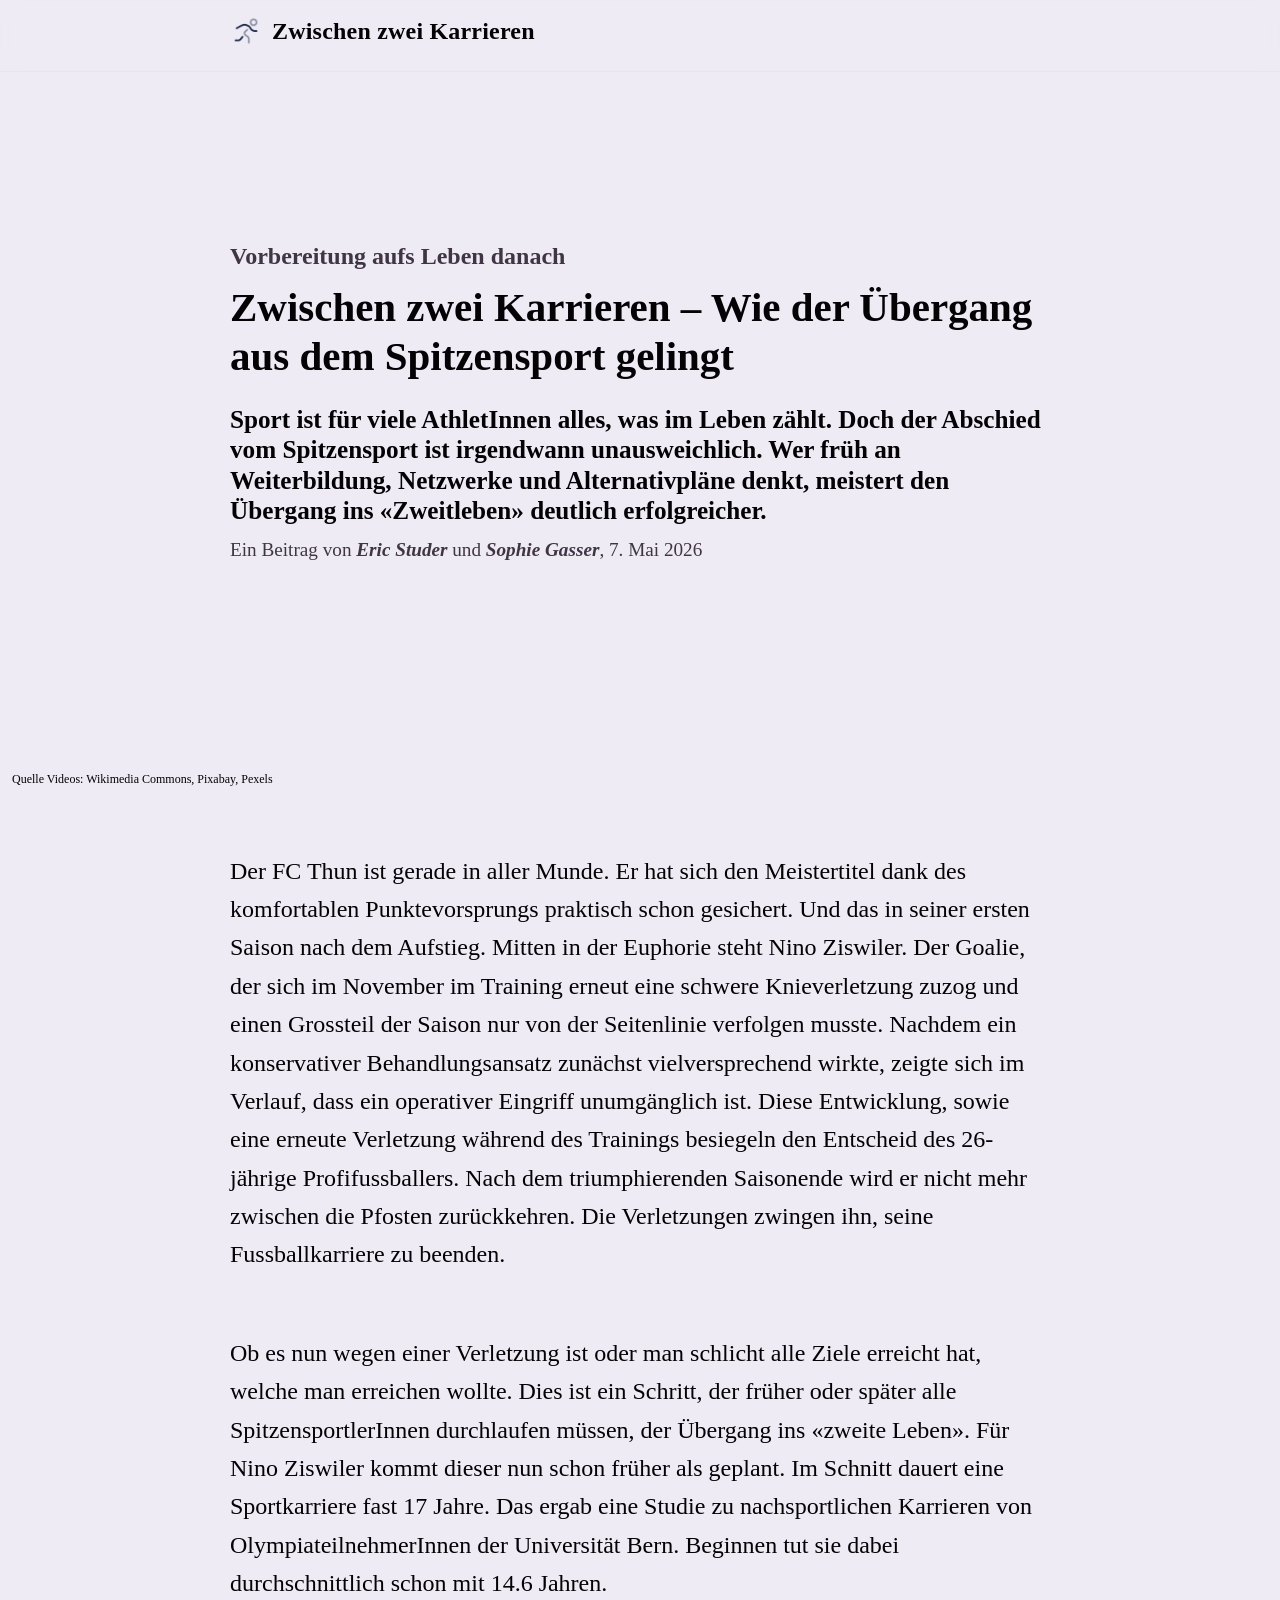
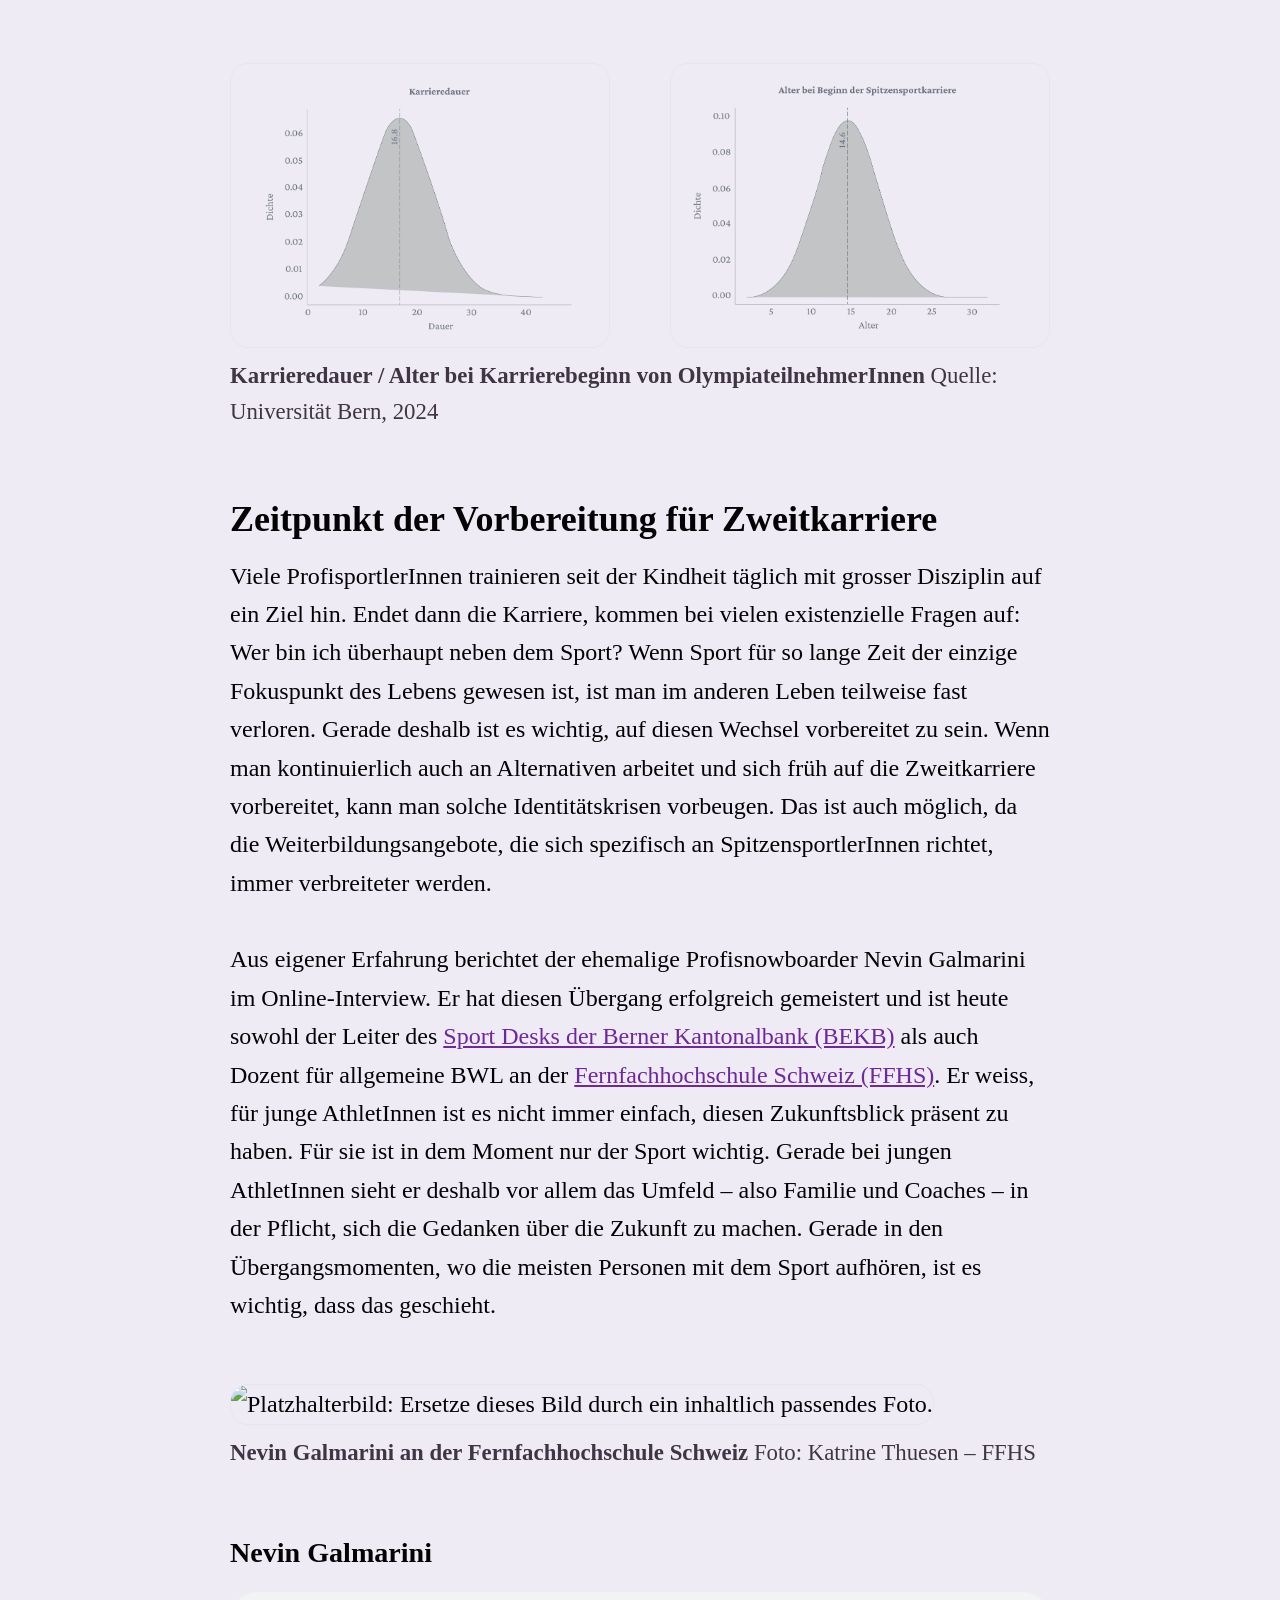
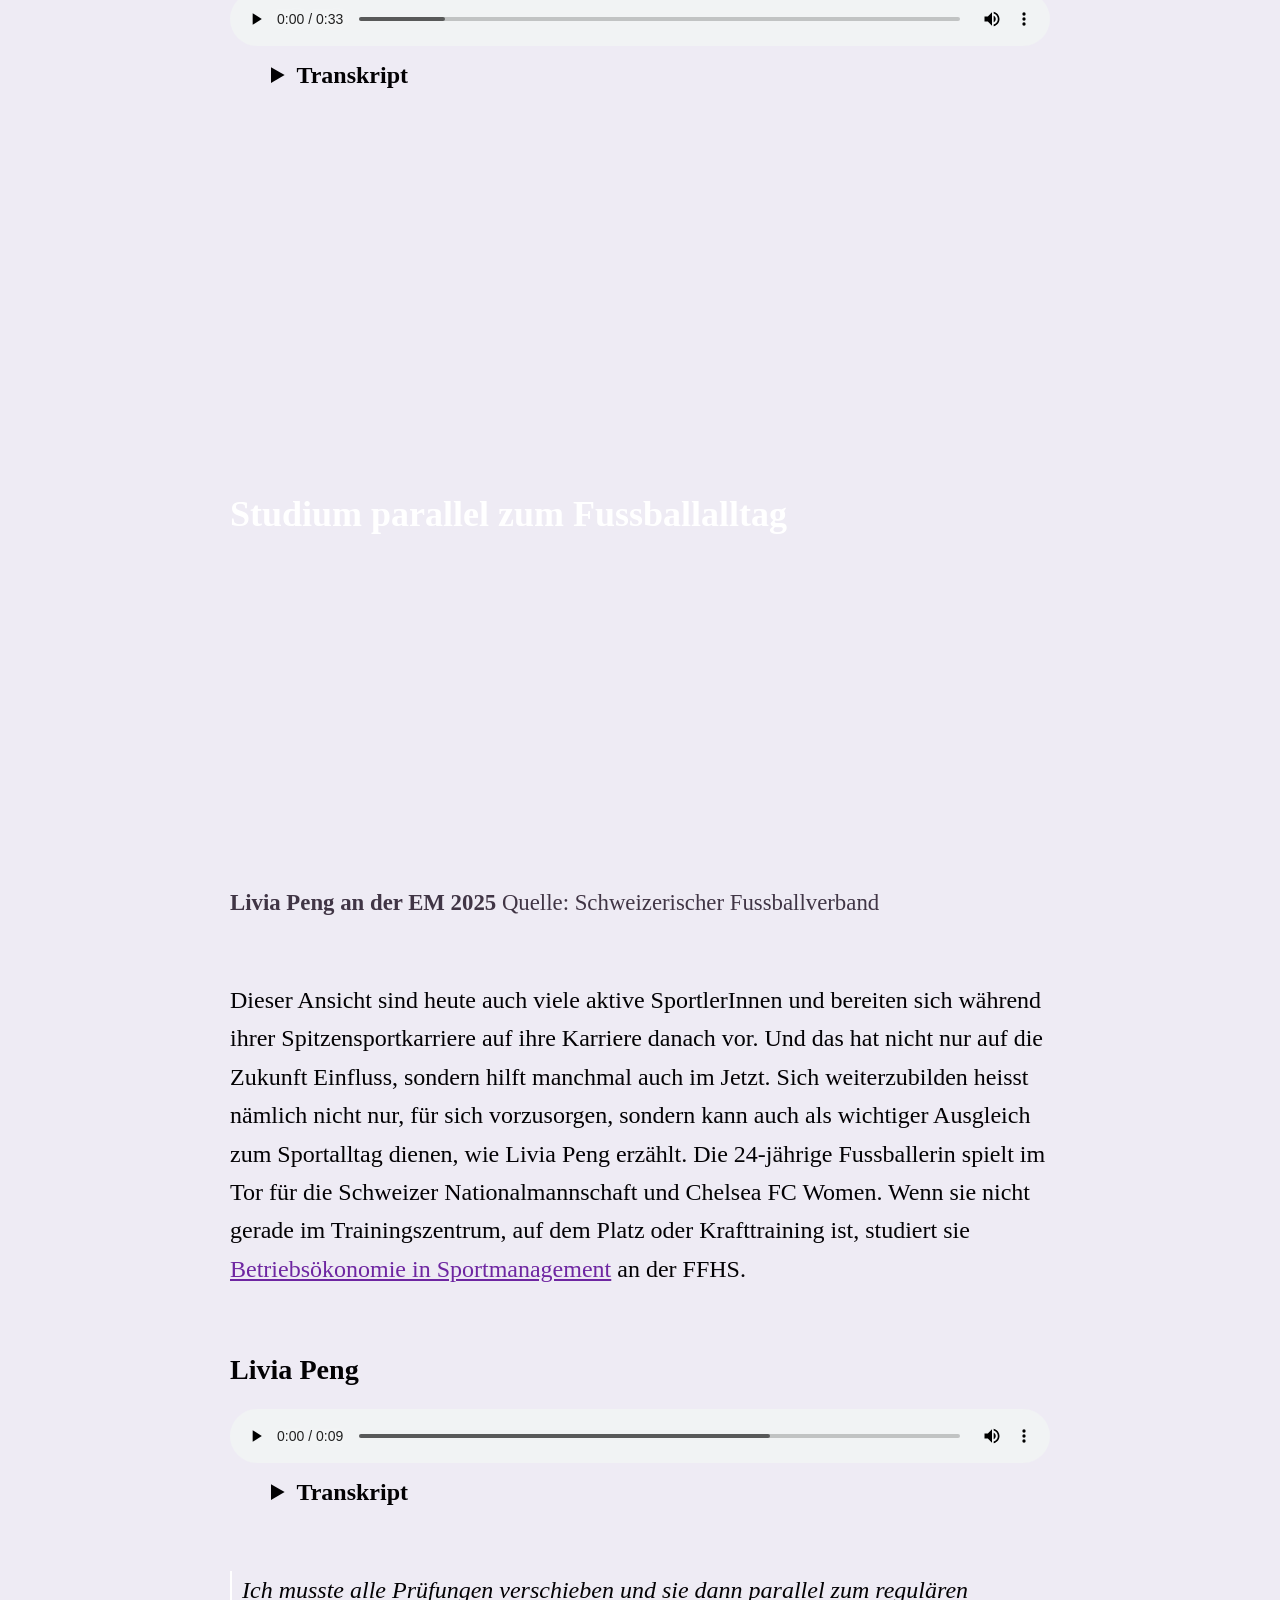
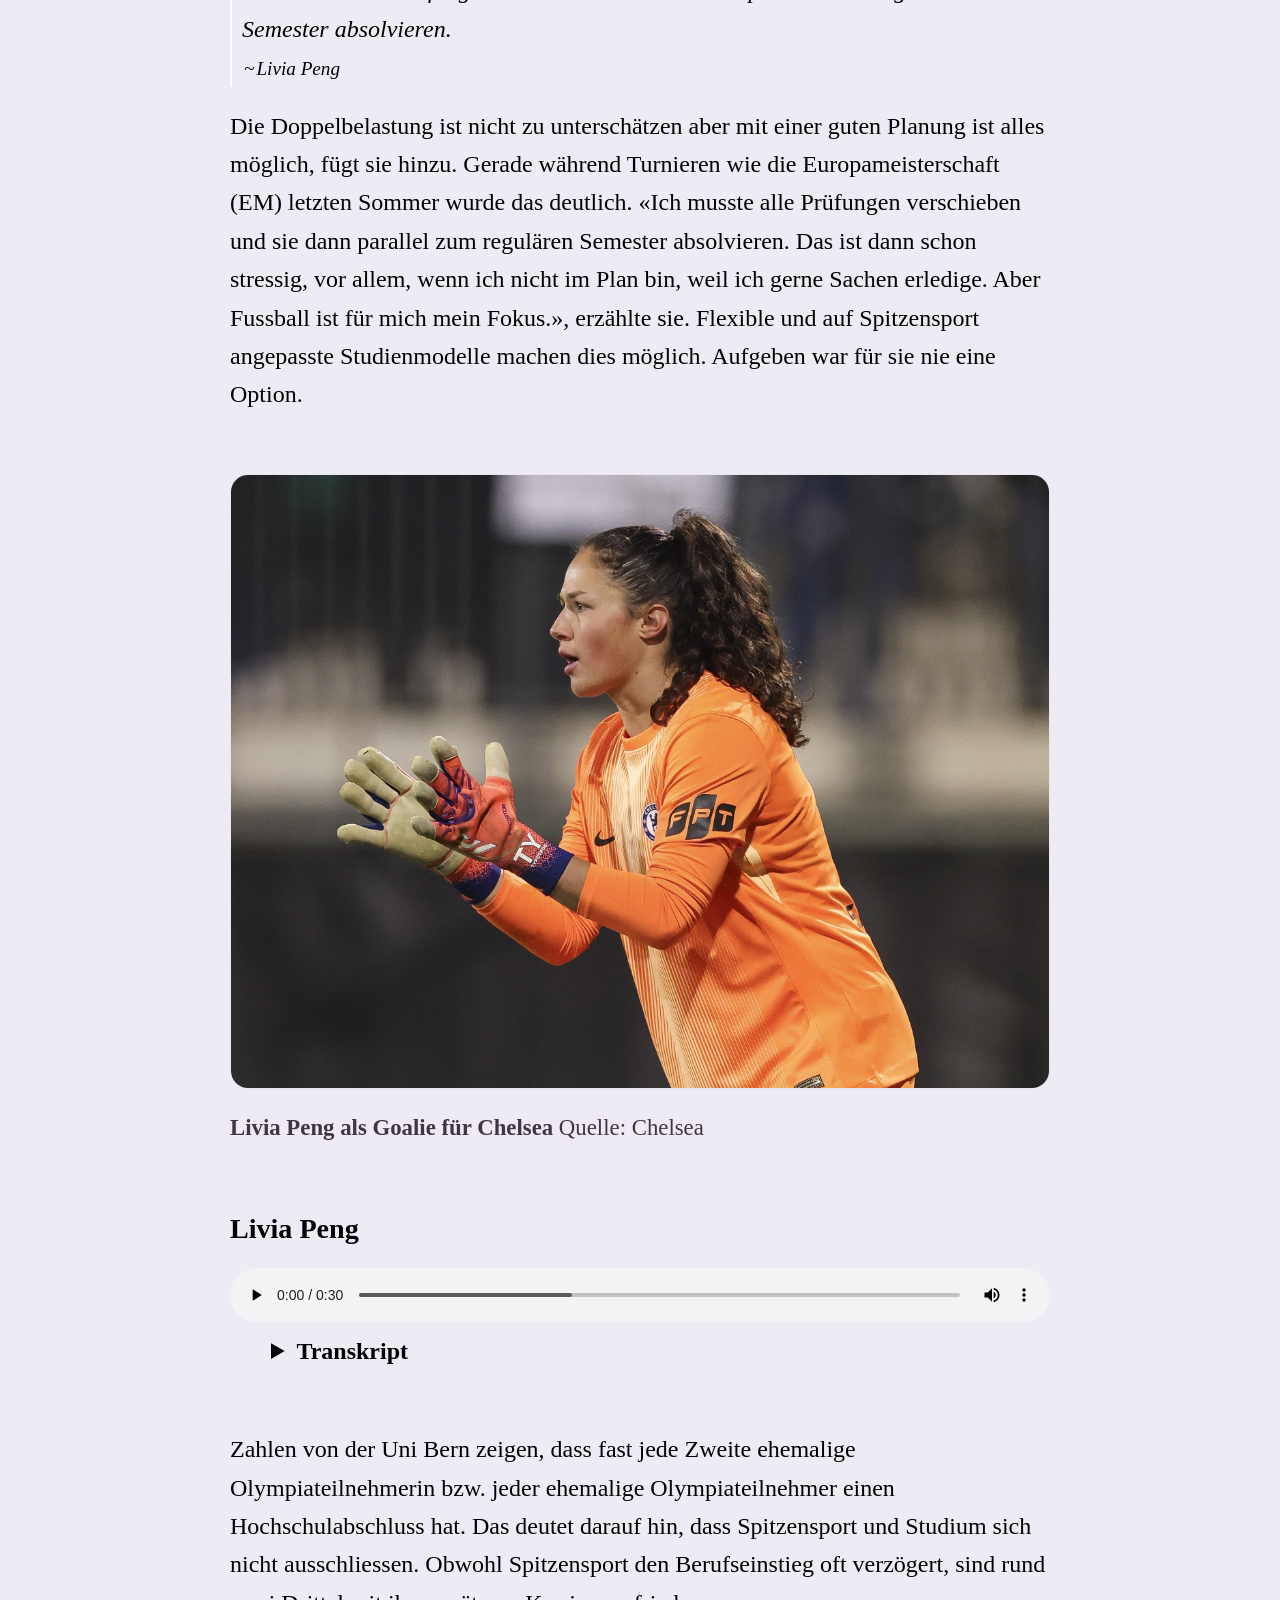
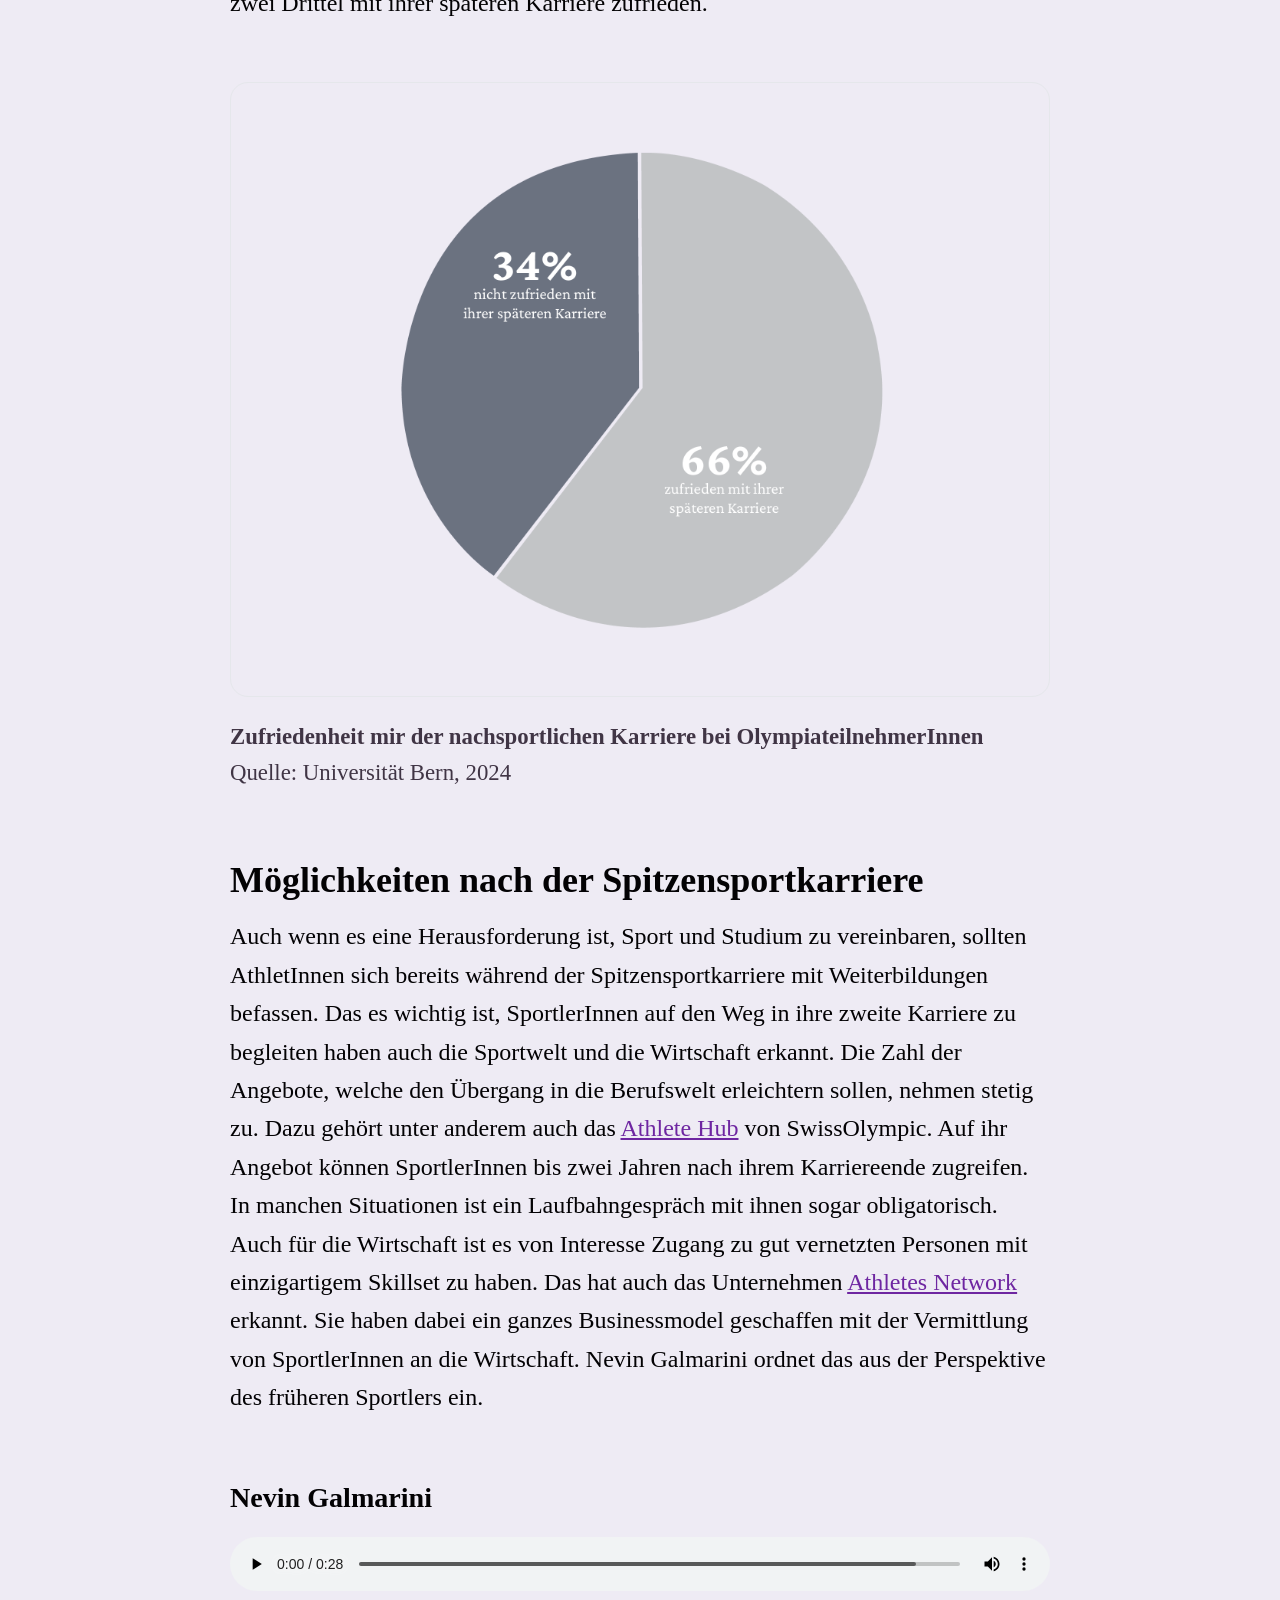
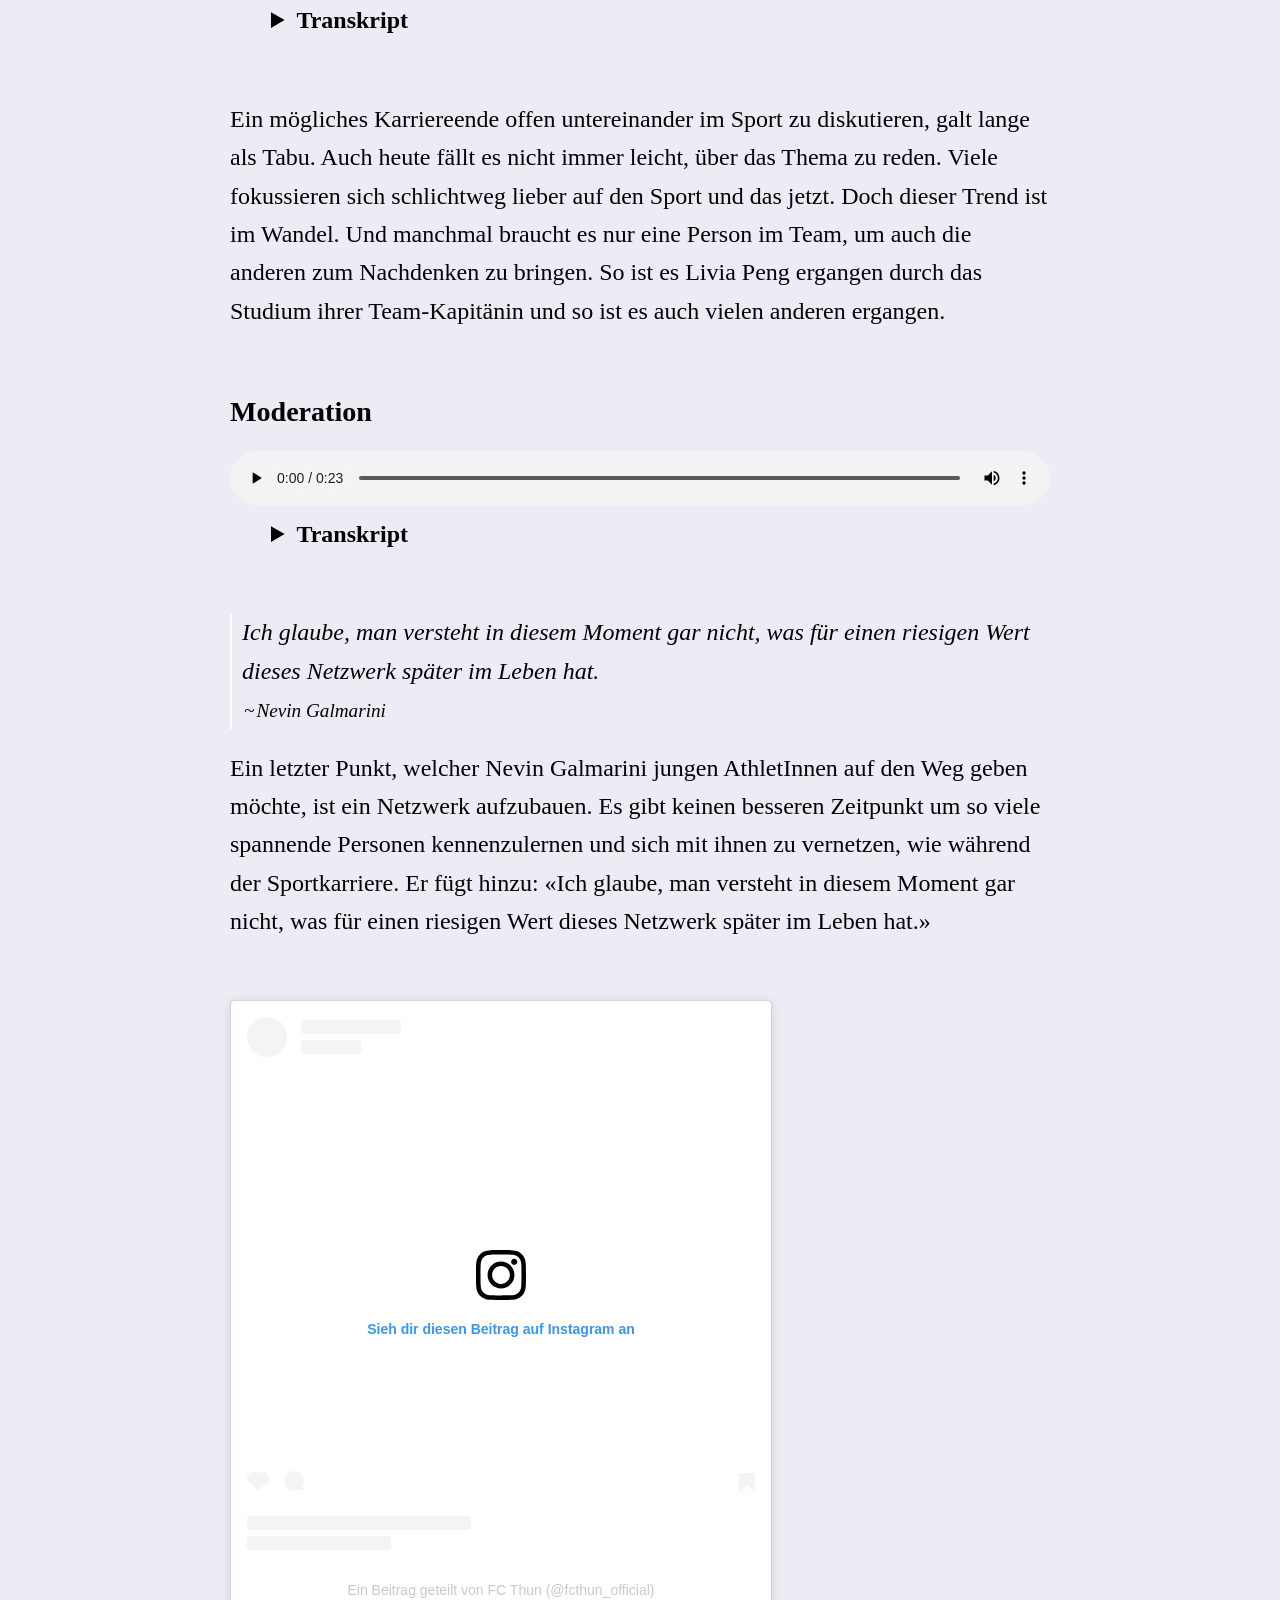
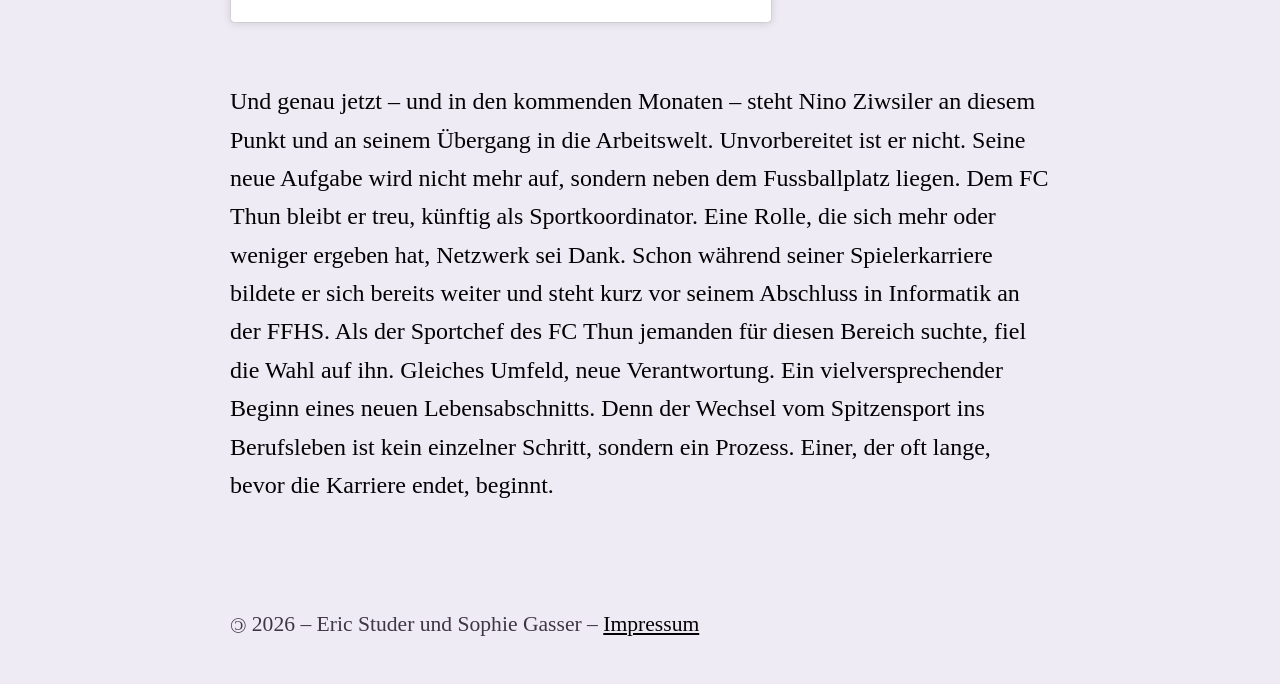
==== index.html @ c6b9bbf6 "Audio gekürzt Livia" ====
<!doctype html>
<html lang="de-CH">
  <head>
    <meta charset="utf-8" />
    <meta name="viewport" content="width=device-width, initial-scale=1" />
    <title>Zwischen zwei Karrieren</title>
    <link rel="icon" type="image/x-icon" href="assets/images/icon.ico">

    <meta name="description" content="Standardisierte Vorlage für einen Multimediabeitrag (Fokus: Inhalt)." />
    <link rel="stylesheet" href="css/style.css" />
    <link href="https://api.fontshare.com/v2/css?f[]=crimson-pro@1,2&display=swap" rel="stylesheet"> 
  </head>

  <body>
    <header class="site-header">
      <div class="container">
        <div class="brand"><img src="assets/images/logo.png" alt="Logo" class="logo"> Zwischen zwei Karrieren</div>
      </div>
    </header>

    <main class="page">
      <article>
          <!-- !!! FIX !!! Reihenfolge der Inhalte im content-header bis inkl. erstem Textblock ist vorgegeben !!! FIX !!! -->
          <!-- Content-Header -->
          <div class="background-container" id="header-container">
            <video src="assets/videos/header-video.webm" autoplay muted playsinline loop></video>
            <div class="overlay"></div>
            <span class="video-sources">Quelle Videos: Wikimedia Commons, Pixabay, Pexels</span>
          </div>
          
          <header class="content-header">
            <div class="header-top">
              <!-- Oberzeile -->
              <p class="preheadline">Vorbereitung aufs Leben danach</p>
              <!-- Ende - Oberzeile -->
    
              <!-- Titel -->
              <h1 class="headline" id="headline-title">Zwischen zwei Karrieren – Wie der Übergang aus dem Spitzensport gelingt</h1>
              <!-- Ende - Titel -->
    
              <!-- Lead -->
              <p class="lead">
                Sport ist für viele AthletInnen alles, was im Leben zählt. Doch der Abschied vom Spitzensport ist irgendwann unausweichlich. Wer früh an Weiterbildung, Netzwerke und Alternativpläne denkt, meistert den Übergang ins «Zweitleben» deutlich erfolgreicher. 
              </p>
              <!-- Ende - Lead -->
    
              <!-- Autor:innenzeile-->
              <p class="author-line content-block">
                Ein Beitrag von <span class="author-name">Eric Studer</span> und <span class="author-name">Sophie Gasser</span>,
                <time datetime="2026-05-07">7. Mai 2026</time>
              </p>
              <!-- Ende - Autor:innenzeile-->
            </div>
            
          </header>

          
        <section class="container">

            <div class="header-bottom">
              <p class="content-block">
                Der FC Thun ist gerade in aller Munde. Er hat sich den Meistertitel dank des komfortablen Punktevorsprungs praktisch schon gesichert. Und das in seiner ersten Saison nach dem Aufstieg. Mitten in der Euphorie steht Nino Ziswiler. Der Goalie, der sich im November im Training erneut eine schwere Knieverletzung zuzog und einen Grossteil der Saison nur von der Seitenlinie verfolgen musste. Nachdem ein konservativer Behandlungsansatz zunächst vielversprechend wirkte, zeigte sich im Verlauf, dass ein operativer Eingriff unumgänglich ist. Diese Entwicklung, sowie eine erneute Verletzung während des Trainings besiegeln den Entscheid des 26-jährige Profifussballers. Nach dem triumphierenden Saisonende wird er nicht mehr zwischen die Pfosten zurückkehren. Die Verletzungen zwingen ihn, seine Fussballkarriere zu beenden.
              </p>
            </div>
          <!-- Ende - Content-Header -->
  
          <!-- VARIABLE: Inhalte können ab hier in der Reihenfolge angepasst werden -->
  
          <div class="content-block text-block">
            <p>
Ob es nun wegen einer Verletzung ist oder man schlicht alle Ziele erreicht hat, welche man erreichen wollte. Dies ist ein Schritt, der früher oder später alle SpitzensportlerInnen durchlaufen müssen, der Übergang ins «zweite Leben». Für Nino Ziswiler kommt dieser nun schon früher als geplant. Im Schnitt dauert eine Sportkarriere fast 17 Jahre. Das ergab eine Studie zu nachsportlichen Karrieren von OlympiateilnehmerInnen der Universität Bern. Beginnen tut sie dabei durchschnittlich schon mit 14.6 Jahren.            </p>
          </div>

          <figure class="content-block">
            <div class="multiple-images">
              <img
              class="figure-image"
              src="assets/images/grafik_dauer.png"
              alt="Grafik, die die Dauer von Karrieren von SpitzensportlerInnen darstellt."
              loading="lazy" />
              <img
                class="figure-image"
                src="assets/images/grafik_alter.png"
                alt="Grafik, die das Alter von SpitzensportlerInnen darstellt."
                loading="lazy" />
            </div>
            <figcaption class="figure-caption">
              <strong>Karrieredauer / Alter bei Karrierebeginn von OlympiateilnehmerInnen</strong> Quelle: Universität Bern, 2024
            </figcaption>
          </figure>
  
          <div class="content-block text-block">          
            <h2 class="subheadline">Zeitpunkt der Vorbereitung für Zweitkarriere</h2>
            <p>
              Viele ProfisportlerInnen trainieren seit der Kindheit täglich mit grosser Disziplin auf ein Ziel hin. Endet dann die Karriere, kommen bei vielen existenzielle Fragen auf: Wer bin ich überhaupt neben dem Sport? Wenn Sport für so lange Zeit der einzige Fokuspunkt des Lebens gewesen ist, ist man im anderen Leben teilweise fast verloren. Gerade deshalb ist es wichtig, auf diesen Wechsel vorbereitet zu sein. Wenn man kontinuierlich auch an Alternativen arbeitet und sich früh auf die Zweitkarriere vorbereitet, kann man solche Identitätskrisen vorbeugen. Das ist auch möglich, da die Weiterbildungsangebote, die sich spezifisch an SpitzensportlerInnen richtet, immer verbreiteter werden. 
            </p>
            <br>
            <p>
              Aus eigener Erfahrung berichtet der ehemalige Profisnowboarder Nevin Galmarini im Online-Interview. Er hat diesen Übergang erfolgreich gemeistert und ist heute sowohl der Leiter des <a href="https://www.bekb.ch/de/sportdesk" target="_blank">Sport Desks der Berner Kantonalbank (BEKB)</a> als auch Dozent für allgemeine BWL an der <a href="https://www.ffhs.ch/de/studium/e-learning/sport-und-studium" target="_blank">Fernfachhochschule Schweiz (FFHS)</a>. Er weiss, für junge AthletInnen ist es nicht immer einfach, diesen Zukunftsblick präsent zu haben. Für sie ist in dem Moment nur der Sport wichtig. Gerade bei jungen AthletInnen sieht er deshalb vor allem das Umfeld – also Familie und Coaches – in der Pflicht, sich die Gedanken über die Zukunft zu machen. Gerade in den Übergangsmomenten, wo die meisten Personen mit dem Sport aufhören, ist es wichtig, dass das geschieht. 
            </p>
          </div>
  
          <figure class="content-block">
            <img
              class="figure-image"
              src="assets/images/nevin-laptop-2.jpg"
              alt="Platzhalterbild: Ersetze dieses Bild durch ein inhaltlich passendes Foto."
              loading="lazy" />
            <figcaption class="figure-caption">
              <strong>Nevin Galmarini an der Fernfachhochschule Schweiz</strong> Foto: Katrine Thuesen – FFHS
            </figcaption>
          </figure>
  
          <div class="audio-card content-block">
            <h3 class="audio-label">Nevin Galmarini</h3>
            <audio class="audio" controls preload="metadata">
              <source src="assets/audio/nevin-transitions.mp3" type="audio/mpeg" />
              Dein Browser unterstützt das Audio-Element nicht.
            </audio>
            <details class="text-toggle">
              <summary>Transkript</summary>
              <p>
                Nevin Galmarini: In diesen Transitions ist es wichtig, um sich diese Gedanken zu machen, und zu sehen: Was habe ich für Optionen? Was gibt es überhaupt? Was gibt es für Wege? Ist es schlimm, wenn ich ein, zwei Jahre nicht studieren gehe, und vielleicht erst später mit dem Studium anfange? Ist es schlimm, wenn ich eine Lehre mache, die vielleicht etwas verzögert ist, in einem Sportlehrebetrieb? Gibt es das überhaupt? Ich glaube, dort ist es wichtig, dass man gute Informationen bekommt, und sich auch dann diese Gedanken macht.
              </p>
            </details>
          </div>
        
        </section>
        
        <section class="container">
          <div id="subheadline-2">
            <h2>Studium parallel zum Fussballalltag </h2>
          </div>
          <figure class="content-block">
            
            <figcaption class="figure-caption">
              <strong>Livia Peng an der EM 2025</strong> Quelle: Schweizerischer Fussballverband
            </figcaption>
          </figure>
          <div class="content-block text-block">          
            
            <p>
              Dieser Ansicht sind heute auch viele aktive SportlerInnen und bereiten sich während ihrer Spitzensportkarriere auf ihre Karriere danach vor. Und das hat nicht nur auf die Zukunft Einfluss, sondern hilft manchmal auch im Jetzt. Sich weiterzubilden heisst nämlich nicht nur, für sich vorzusorgen, sondern kann auch als wichtiger Ausgleich zum Sportalltag dienen, wie Livia Peng erzählt. Die 24-jährige Fussballerin spielt im Tor für die Schweizer Nationalmannschaft und Chelsea FC Women. Wenn sie nicht gerade im Trainingszentrum, auf dem Platz oder Krafttraining ist, studiert sie <a href="https://www.ffhs.ch/de/bachelor/bsc-betriebsoekonomie-sportmanagement" target="_blank">Betriebsökonomie in Sportmanagement</a> an der FFHS. 
            </p>
          </div>
  
          <div class="audio-card content-block">
            <h3 class="audio-label">Livia Peng</h3>
            <audio class="audio" controls preload="metadata">
              <source src="assets/audio/livia-zitat-1.mp3" type="audio/mpeg" />
              Dein Browser unterstützt das Audio-Element nicht.
            </audio>
            <details class="text-toggle">
              <summary>Transkript</summary>
              <p>
                Livia Peng: Es bringt eine neue Energie und hilft mir, auf andere Gedanken zu kommen. Wenn ich im Fussball ein wenig Ausgleich brauche und ich mich mit dem Studium beschäftigen kann, macht mich das immer wieder glücklich.
              </p>
            </details>
          </div>
  
          <div class="content-block text-block">
            <div class="quote">
              <p>
                Ich musste alle Prüfungen verschieben und sie dann parallel zum regulären Semester absolvieren. 
              </p>
              <span class="small">Livia Peng</span>
            </div>
            <p>
              Die Doppelbelastung ist nicht zu unterschätzen aber mit einer guten Planung ist alles möglich, fügt sie hinzu. Gerade während Turnieren wie die Europameisterschaft (EM) letzten Sommer wurde das deutlich. «Ich musste alle Prüfungen verschieben und sie dann parallel zum regulären Semester absolvieren. Das ist dann schon stressig, vor allem, wenn ich nicht im Plan bin, weil ich gerne Sachen erledige. Aber Fussball ist für mich mein Fokus.», erzählte sie.  Flexible und auf Spitzensport angepasste Studienmodelle machen dies möglich. Aufgeben war für sie nie eine Option.
            </p>
          </div>

          <figure class="content-block">
            <img
              class="figure-image"
              src="assets/images/livia-2.jpeg"
              alt="Platzhalterbild: Ersetze dieses Bild durch ein inhaltlich passendes Foto."
              loading="lazy" />
            <figcaption class="figure-caption">
              <strong>Livia Peng als Goalie für Chelsea</strong> Quelle: Chelsea
            </figcaption>
          </figure>
  
          <div class="audio-card content-block">
            <h3 class="audio-label">Livia Peng</h3>
            <audio class="audio" controls preload="metadata">
              <source src="assets/audio/livia-zitat-2.mp3" type="audio/mpeg" />
              Dein Browser unterstützt das Audio-Element nicht.
            </audio>
            <details class="text-toggle">
              <summary>Transkript</summary>
              <p>
                Livia Peng: Ganz ehrlich, Zweifel hatte ich schon. Aber wenn ich etwas anfange, mache ich es auch fertig. Manchmal denke ich mir schon, es wäre schön, einfach mal nichts zu machen. Einfach mal entspannen. Aber ich glaube nicht, dass ich glücklicher wäre.
              </p>
            </details>
          </div>
  
          <div class="content-block text-block">          
            <p>
              Zahlen von der Uni Bern zeigen, dass fast jede Zweite ehemalige Olympiateilnehmerin bzw. jeder ehemalige Olympiateilnehmer einen Hochschulabschluss hat. Das deutet darauf hin, dass Spitzensport und Studium sich nicht ausschliessen. Obwohl Spitzensport den Berufseinstieg oft verzögert, sind rund zwei Drittel mit ihrer späteren Karriere zufrieden.
            </p>
          </div>
  
          <figure class="content-block">
            <img
              class="figure-image "
              src="assets/images/grafik-zufriedenheit-karriere.png"
              alt="Platzhalterbild: Ersetze dieses Bild durch ein inhaltlich passendes Foto."
              loading="lazy" />
            <figcaption class="figure-caption">
              <strong>Zufriedenheit mir der nachsportlichen Karriere bei OlympiateilnehmerInnen</strong> Quelle: Universität Bern, 2024
            </figcaption>
          </figure>
        </section>
        
        <section class="container">
          <div class="content-block text-block">          
            <h2 class="subheadline">Möglichkeiten nach der Spitzensportkarriere</h2>
            <p>
              Auch wenn es eine Herausforderung ist, Sport und Studium zu vereinbaren, sollten AthletInnen sich bereits während der Spitzensportkarriere mit Weiterbildungen befassen. Das es wichtig ist, SportlerInnen auf den Weg in ihre zweite Karriere zu begleiten haben auch die Sportwelt und die Wirtschaft erkannt. Die Zahl der Angebote, welche den Übergang in die Berufswelt erleichtern sollen, nehmen stetig zu. Dazu gehört unter anderem auch das <a href="https://www.swissolympic.ch/athlete-hub">Athlete Hub</a> von SwissOlympic. Auf ihr Angebot können SportlerInnen bis zwei Jahren nach ihrem Karriereende zugreifen. In manchen Situationen ist ein Laufbahngespräch mit ihnen sogar obligatorisch. Auch für die Wirtschaft ist es von Interesse Zugang zu gut vernetzten Personen mit einzigartigem Skillset zu haben. Das hat auch das Unternehmen <a href="https://www.athletes-network.com/">Athletes Network</a> erkannt. Sie haben dabei ein ganzes Businessmodel geschaffen mit der Vermittlung von SportlerInnen an die Wirtschaft. Nevin Galmarini ordnet das aus der Perspektive des früheren Sportlers ein. 
            </p>
          </div>
  
          <div class="audio-card content-block">
            <h3 class="audio-label">Nevin Galmarini</h3>
            <audio class="audio" controls preload="metadata">
              <source src="assets/audio/nevin-angebote.mp3" type="audio/mpeg" />
              Dein Browser unterstützt das Audio-Element nicht.
            </audio>
            <details class="text-toggle">
              <summary>Transkript</summary>
              <p>
                Nevin Galmarini: Ob es bei den Angeboten für Athletinnen und Athleten eigentlich etwas fehlt, glaube ich, ehrlich gesagt, nicht. Sondern spannend ist, es gibt zum Beispiel von SwissOlympic, ein ganzer Prospekt und Varianten von Angeboten, die man beziehen kann. Die Realität ist einfach, die werden nicht genutzt, oder die werden erst viel, viel zu spät genutzt, oder man schämt sich so fest und nutzt sie gar nicht und hätte eigentlich sollen.
              </p>
            </details>
          </div>
  
          <div class="content-block text-block">
            <p>
              Ein mögliches Karriereende offen untereinander im Sport zu diskutieren, galt lange als Tabu. Auch heute fällt es nicht immer leicht, über das Thema zu reden. Viele fokussieren sich schlichtweg lieber auf den Sport und das jetzt. Doch dieser Trend ist im Wandel. Und manchmal braucht es nur eine Person im Team, um auch die anderen zum Nachdenken zu bringen. So ist es Livia Peng ergangen durch das Studium ihrer Team-Kapitänin und so ist es auch vielen anderen ergangen.
            </p>
          </div>

          <div class="audio-card content-block">
            <h3 class="audio-label">Moderation</h3>
            <audio class="audio" controls preload="metadata">
              <source src="assets/audio/moderation.mp3" type="audio/mpeg" />
              Dein Browser unterstützt das Audio-Element nicht.
            </audio>
            <details class="text-toggle">
              <summary>Transkript</summary>
              <p>
                In unseren Gesprächen kamen viele Möglichkeiten für Sportlerinnen und Sportlern auf. In einem Punkt sind sich jedoch alle einig. Wie wichtig es ist, sich vorzubereiten und damit auch möglichst früh zu starten. Dabei muss man nicht von Anfang an wissen, wo man am Schluss sein möchte. Was wichtig ist, ist, sich selbst mögliche Wege zu öffnen und wertvolle Kontakte zu knüpfen.
              </p>
            </details>
          </div>

          <div class="content-block text-block">
            <div class="quote">
              <p>
                Ich glaube, man versteht in diesem Moment gar nicht, was für einen riesigen Wert dieses Netzwerk später im Leben hat.
              </p>
              <span class="small">Nevin Galmarini</span>
            </div>
            <p>
              Ein letzter Punkt, welcher Nevin Galmarini jungen AthletInnen auf den Weg geben möchte, ist ein Netzwerk aufzubauen. Es gibt keinen besseren Zeitpunkt um so viele spannende Personen kennenzulernen und sich mit ihnen zu vernetzen, wie während der Sportkarriere. Er fügt hinzu: «Ich glaube, man versteht in diesem Moment gar nicht, was für einen riesigen Wert dieses Netzwerk später im Leben hat.»
            </p>
          </div>
  
          <div class="content-block social-block">
            <blockquote class="instagram-media" data-instgrm-captioned data-instgrm-permalink="https://www.instagram.com/reel/DWT8vRECIku/?utm_source=ig_embed&amp;utm_campaign=loading" data-instgrm-version="14" style=" background:#FFF; border:0; border-radius:3px; box-shadow:0 0 1px 0 rgba(0,0,0,0.5),0 1px 10px 0 rgba(0,0,0,0.15); margin: 1px; max-width:540px; min-width:326px; padding:0; width:99.375%; width:-webkit-calc(100% - 2px); width:calc(100% - 2px);"><div style="padding:16px;"> <a href="https://www.instagram.com/reel/DWT8vRECIku/?utm_source=ig_embed&amp;utm_campaign=loading" style=" background:#FFFFFF; line-height:0; padding:0 0; text-align:center; text-decoration:none; width:100%;" target="_blank"> <div style=" display: flex; flex-direction: row; align-items: center;"> <div style="background-color: #F4F4F4; border-radius: 50%; flex-grow: 0; height: 40px; margin-right: 14px; width: 40px;"></div> <div style="display: flex; flex-direction: column; flex-grow: 1; justify-content: center;"> <div style=" background-color: #F4F4F4; border-radius: 4px; flex-grow: 0; height: 14px; margin-bottom: 6px; width: 100px;"></div> <div style=" background-color: #F4F4F4; border-radius: 4px; flex-grow: 0; height: 14px; width: 60px;"></div></div></div><div style="padding: 19% 0;"></div> <div style="display:block; height:50px; margin:0 auto 12px; width:50px;"><svg width="50px" height="50px" viewBox="0 0 60 60" version="1.1" xmlns="https://www.w3.org/2000/svg" xmlns:xlink="https://www.w3.org/1999/xlink"><g stroke="none" stroke-width="1" fill="none" fill-rule="evenodd"><g transform="translate(-511.000000, -20.000000)" fill="#000000"><g><path d="M556.869,30.41 C554.814,30.41 553.148,32.076 553.148,34.131 C553.148,36.186 554.814,37.852 556.869,37.852 C558.924,37.852 560.59,36.186 560.59,34.131 C560.59,32.076 558.924,30.41 556.869,30.41 M541,60.657 C535.114,60.657 530.342,55.887 530.342,50 C530.342,44.114 535.114,39.342 541,39.342 C546.887,39.342 551.658,44.114 551.658,50 C551.658,55.887 546.887,60.657 541,60.657 M541,33.886 C532.1,33.886 524.886,41.1 524.886,50 C524.886,58.899 532.1,66.113 541,66.113 C549.9,66.113 557.115,58.899 557.115,50 C557.115,41.1 549.9,33.886 541,33.886 M565.378,62.101 C565.244,65.022 564.756,66.606 564.346,67.663 C563.803,69.06 563.154,70.057 562.106,71.106 C561.058,72.155 560.06,72.803 558.662,73.347 C557.607,73.757 556.021,74.244 553.102,74.378 C549.944,74.521 548.997,74.552 541,74.552 C533.003,74.552 532.056,74.521 528.898,74.378 C525.979,74.244 524.393,73.757 523.338,73.347 C521.94,72.803 520.942,72.155 519.894,71.106 C518.846,70.057 518.197,69.06 517.654,67.663 C517.244,66.606 516.755,65.022 516.623,62.101 C516.479,58.943 516.448,57.996 516.448,50 C516.448,42.003 516.479,41.056 516.623,37.899 C516.755,34.978 517.244,33.391 517.654,32.338 C518.197,30.938 518.846,29.942 519.894,28.894 C520.942,27.846 521.94,27.196 523.338,26.654 C524.393,26.244 525.979,25.756 528.898,25.623 C532.057,25.479 533.004,25.448 541,25.448 C548.997,25.448 549.943,25.479 553.102,25.623 C556.021,25.756 557.607,26.244 558.662,26.654 C560.06,27.196 561.058,27.846 562.106,28.894 C563.154,29.942 563.803,30.938 564.346,32.338 C564.756,33.391 565.244,34.978 565.378,37.899 C565.522,41.056 565.552,42.003 565.552,50 C565.552,57.996 565.522,58.943 565.378,62.101 M570.82,37.631 C570.674,34.438 570.167,32.258 569.425,30.349 C568.659,28.377 567.633,26.702 565.965,25.035 C564.297,23.368 562.623,22.342 560.652,21.575 C558.743,20.834 556.562,20.326 553.369,20.18 C550.169,20.033 549.148,20 541,20 C532.853,20 531.831,20.033 528.631,20.18 C525.438,20.326 523.257,20.834 521.349,21.575 C519.376,22.342 517.703,23.368 516.035,25.035 C514.368,26.702 513.342,28.377 512.574,30.349 C511.834,32.258 511.326,34.438 511.181,37.631 C511.035,40.831 511,41.851 511,50 C511,58.147 511.035,59.17 511.181,62.369 C511.326,65.562 511.834,67.743 512.574,69.651 C513.342,71.625 514.368,73.296 516.035,74.965 C517.703,76.634 519.376,77.658 521.349,78.425 C523.257,79.167 525.438,79.673 528.631,79.82 C531.831,79.965 532.853,80.001 541,80.001 C549.148,80.001 550.169,79.965 553.369,79.82 C556.562,79.673 558.743,79.167 560.652,78.425 C562.623,77.658 564.297,76.634 565.965,74.965 C567.633,73.296 568.659,71.625 569.425,69.651 C570.167,67.743 570.674,65.562 570.82,62.369 C570.966,59.17 571,58.147 571,50 C571,41.851 570.966,40.831 570.82,37.631"></path></g></g></g></svg></div><div style="padding-top: 8px;"> <div style=" color:#3897f0; font-family:Arial,sans-serif; font-size:14px; font-style:normal; font-weight:550; line-height:18px;">Sieh dir diesen Beitrag auf Instagram an</div></div><div style="padding: 12.5% 0;"></div> <div style="display: flex; flex-direction: row; margin-bottom: 14px; align-items: center;"><div> <div style="background-color: #F4F4F4; border-radius: 50%; height: 12.5px; width: 12.5px; transform: translateX(0px) translateY(7px);"></div> <div style="background-color: #F4F4F4; height: 12.5px; transform: rotate(-45deg) translateX(3px) translateY(1px); width: 12.5px; flex-grow: 0; margin-right: 14px; margin-left: 2px;"></div> <div style="background-color: #F4F4F4; border-radius: 50%; height: 12.5px; width: 12.5px; transform: translateX(9px) translateY(-18px);"></div></div><div style="margin-left: 8px;"> <div style=" background-color: #F4F4F4; border-radius: 50%; flex-grow: 0; height: 20px; width: 20px;"></div> <div style=" width: 0; height: 0; border-top: 2px solid transparent; border-left: 6px solid #f4f4f4; border-bottom: 2px solid transparent; transform: translateX(16px) translateY(-4px) rotate(30deg)"></div></div><div style="margin-left: auto;"> <div style=" width: 0px; border-top: 8px solid #F4F4F4; border-right: 8px solid transparent; transform: translateY(16px);"></div> <div style=" background-color: #F4F4F4; flex-grow: 0; height: 12px; width: 16px; transform: translateY(-4px);"></div> <div style=" width: 0; height: 0; border-top: 8px solid #F4F4F4; border-left: 8px solid transparent; transform: translateY(-4px) translateX(8px);"></div></div></div> <div style="display: flex; flex-direction: column; flex-grow: 1; justify-content: center; margin-bottom: 24px;"> <div style=" background-color: #F4F4F4; border-radius: 4px; flex-grow: 0; height: 14px; margin-bottom: 6px; width: 224px;"></div> <div style=" background-color: #F4F4F4; border-radius: 4px; flex-grow: 0; height: 14px; width: 144px;"></div></div></a><p style=" color:#c9c8cd; font-family:Arial,sans-serif; font-size:14px; line-height:17px; margin-bottom:0; margin-top:8px; overflow:hidden; padding:8px 0 7px; text-align:center; text-overflow:ellipsis; white-space:nowrap;"><a href="https://www.instagram.com/reel/DWT8vRECIku/?utm_source=ig_embed&amp;utm_campaign=loading" style=" color:#c9c8cd; font-family:Arial,sans-serif; font-size:14px; font-style:normal; font-weight:normal; line-height:17px; text-decoration:none;" target="_blank">Ein Beitrag geteilt von FC Thun (@fcthun_official)</a></p></div></blockquote>
            <script async src="https://www.instagram.com/embed.js"></script>
          </div>
  
          <div class="content-block text-block">          
            <p>
              Und genau jetzt – und in den kommenden Monaten – steht Nino Ziwsiler an diesem Punkt und an seinem Übergang in die Arbeitswelt. Unvorbereitet ist er nicht. Seine neue Aufgabe wird nicht mehr auf, sondern neben dem Fussballplatz liegen. Dem FC Thun bleibt er treu, künftig als Sportkoordinator. Eine Rolle, die sich mehr oder weniger ergeben hat, Netzwerk sei Dank. Schon während seiner Spielerkarriere bildete er sich bereits weiter und steht kurz vor seinem Abschluss in Informatik an der FFHS. Als der Sportchef des FC Thun jemanden für diesen Bereich suchte, fiel die Wahl auf ihn. Gleiches Umfeld, neue Verantwortung. Ein vielversprechender Beginn eines neuen Lebensabschnitts.  Denn der Wechsel vom Spitzensport ins Berufsleben ist kein einzelner Schritt, sondern ein Prozess. Einer, der oft lange, bevor die Karriere endet, beginnt.
            </p>
          </div>
        </section>

        <!-- Footer ist OPTIONAL -->
        
      </article>
    </main>
    <footer >
      <p class="small">
        <span class="copyleft">©</span> 2026 – Eric Studer und Sophie Gasser – <a href="impressum.html">Impressum</a>
      </p>
    </footer>
  </body>
</html>
---- css/style.css ----
:root{
  font-size: 24px;

  --max-width: 820px;
  --page-pad: clamp(1rem, 3vw, 2rem);

  --bg: #030204;
  --surface: #1b131a;
  --text: #eeebf4;
  --muted: #ece5f5;
  --line: #332a3a;
  --accent: #bb68f7;

  --ga-large: 2.5rem;
  --ga-medium: 1rem;
  --ga-small: 0.5rem;

  --radius: 18px;
  --shadow: 0 10px 30px rgba(0,0,0,.35);
  --logo-bg: var(--text);
}

@media (prefers-color-scheme: light){
  :root{
    --bg: #eeebf4;
    --surface: #faf8fc;
    --text: #030204;
    --muted: #403545;
    --line: #e5e7eb;
    --accent: #6e26a1;
    --shadow: 0 12px 30px rgba(2, 6, 23, .08);
    --logo-bg: #00000000;
  }
}

/* reset */
*{ 
  margin: 0 0;
  padding: 0 0;
  box-sizing: border-box;
}

html{ 
  scroll-behavior: smooth; 
}

body{
  margin: 0;
  font-family: 'Crimson Pro', serif;
  line-height: 1.6;
  background: var(--bg);
  color: var(--text);
  -webkit-font-smoothing: antialiased;
  -moz-osx-font-smoothing: grayscale;
}

.container{
  margin-inline: auto;
}

article {
  display: flex;
  flex-direction: column;
  position: relative;
  z-index: 0;
}

.container>*,
.content-header>*,
.site-header>*,
footer>*,
#subheadline-2 h2,
#impressum {
  width: min(var(--max-width), 100% - 2*var(--page-pad));
  margin: auto;
}

details {
  width: 90%;
  margin: auto;
}

/* Logo Icon */

.brand {
  display: flex;
  align-items: center;
  gap: 8px;
  text-decoration: none;
  color: var(--text);
}

.logo {
  width: 32px;
  height: 32px;
  background: var(--logo-bg);
  border-radius: 4px;
  padding: 2px;
}

/* Header */

.background-container {
  height: 80vh;
  width: 100vw;
  position: fixed;
  z-index: -1;
  margin-bottom: 20vh;
  background: var(--bg);
}

#image-fullscreen-1 {
height: 0;
  position: sticky;
  top: 70px;
  z-index: -1;
  margin:0;
  pointer-events:none;
}

#image-fullscreen-1 img {
  display:block;
  min-height: 80vh;
  width:100%;
  height:auto;
}

#subheadline-2 {
	width: 100%;
	position: relative;
	z-index: 0;
	margin: 0;
	height: 80vh;
	display: flex;
	align-items: center;
	justify-content: center;
	background-image: linear-gradient(to right, rgba(0,0,0,0.55), rgba(0,0,0,0.35)), url("../assets/images/livia-1.jpeg");
	background-attachment: fixed;
	background-size: cover;
	background-position: center;
	color: white;
}

video {
  height: 80vh;
  position: absolute;
  z-index: -3;
  min-width: 100%;
  object-fit: cover;
}

.video-sources {
  position: absolute;
  bottom: 2px;
  font-size: 12px;
  font-weight: 300;
  left: 12px;
}

.overlay {
  background: var(--bg);
  opacity: 0.55;
  width: 100%;
  height: 100%;
  position: absolute;
  z-index: -2;
}

.header-top {
  height: 80vh;
  display: flex;
  flex-direction: column;
  justify-content: center;
}

.header-bottom {
  margin-top: var(--ga-large);
  background: var(--bg);
}

section {
  background: var(--bg);
}

.image-small {
  max-width: 650px;
  margin: auto;
  display: block;
}

.site-header {
  position: sticky;
  top: 0;
  z-index: 50;
  background: color-mix(in srgb, var(--bg) 35%, transparent);
  backdrop-filter: blur(10px);
  border-bottom: 1px solid var(--line);
}

.site-header .container{
  padding-block: 12px;
}

.brand{
  display: inline-flex;
  align-items: center;
  gap: 10px;
  font-weight: 700;
  letter-spacing: .2px;
}


/* Inhalt */
.page{
  padding-block: 0 60px 28px;
}

.content-block{
  margin-bottom: var(--ga-large);
}

/* Inhalt -Header */

.content-header {
  line-height: 1.2;
}

.preheadline{
  margin: 0 0 var(--ga-small);
  color: var(--muted);
  font-weight: 800;
}

.headline{
  margin: 0 auto var(--ga-medium);
  font-size: clamp(1.5rem, 3.2vw, 2.3rem);
  line-height: 1.2;
  font-weight: 650;
}

.lead{
  margin: 0 auto var(--ga-small);
  font-size: 1.05rem;
  font-weight: 600;
}

.author-line{
  color: var(--muted);
  font-size: .8rem;
  margin-bottom: var(--ga-large);
}

.author-name {
  font-style: italic;
  font-weight: 800;
}


/* Audio */
.audio-card{
  margin: var(--ga-large) auto;
  display: grid;
  gap: 10px;
}

.audio-label{
  margin: 0;
}

.audio{
  width: 100%;
  height: var(--ga-large);
}


/* Text */
.text-block .subheadline{
  margin-top: 0;
}

.subheadline{
  margin: 0 auto 8px;
}

.quote {
  border-left: 2px solid white;
  margin: 20px auto;
  padding: 0 10px;
  font-style: italic;
}

a {
  color: var(--accent);
}

span.small {
  font-size: 0.8rem;
}

span.small::before {
  content: "~";
  position: relative;
  padding: 2px;
}

/* Bild */

.social-block iframe {
  margin-left: auto !important;
  margin-right: auto !important;
  max-width: 450px;
  min-width: 300px;
}

figure {
    margin-inline-start: 0px;
    margin-inline-end: 0px;
}

.figure-image{
  width: 100%;
  height: auto;
  border-radius: var(--radius);
  border: 1px solid var(--line);
}

.figure-graph {
  width: 80%;
  height: auto;
  margin: auto;
  display: block;
}

.figure-caption{
  margin-top: 10px;
  color: var(--muted);
  font-size: .95rem;
}

.multiple-images {
  display: flex;
  gap: var(--ga-large);
}

.multiple-images > .figure-image {
  flex: 1 1 0;
  min-width: 0; /* important so Chrome can shrink it */
  max-width: 100%;
}


/* Zusammenfassung oder Transkription 
für Menschen mit Hörbeeinträchtigung */
.text-toggle summary {
  cursor: pointer;
  font-weight: 700;
}

.text-toggle[open] summary {
  margin-bottom: .5rem;
}


/* Footer */
footer{
  color: var(--muted);
  font-size: .9rem;
  padding-inline: 6px;
  height: calc(2 * var(--ga-large));
  background: var(--bg);
  display: flex;
  align-items: center;
  position: relative;
  z-index: 1;
}

footer>* {
  margin-inline: auto;
  width: min(var(--max-width), 100% - 2*var(--page-pad));
}

.copyleft {
  display: inline-block;   /* wichtig, damit transform sauber greift */
  transform: rotate(180deg);
}

footer a {
  color: var(--text);
}

#impressum {
  margin-top: 20vh;
}

@media screen and (max-width: 650px) {
  :root{
    font-size: 20px;
  }
  .multiple-images {
    flex-direction: column;
  }
  #subheadline-2 {
    background-position-x: center, 62%;
    max-height: 50vh;
    background-attachment: scroll;
  }
}

@media screen and (max-width: 500px) {
  .background-container,
  .header-top,
  video {
    height: 100vh;
  }
  .video-sources {
    bottom: calc(2 * var(--ga-large));
  }
}

@media screen and (max-width: 350px) {
  .preheadline {
    padding-top: 10vh;
  }
  #subheadline-2 {
    background-position-x: center, 65%;
  }
}
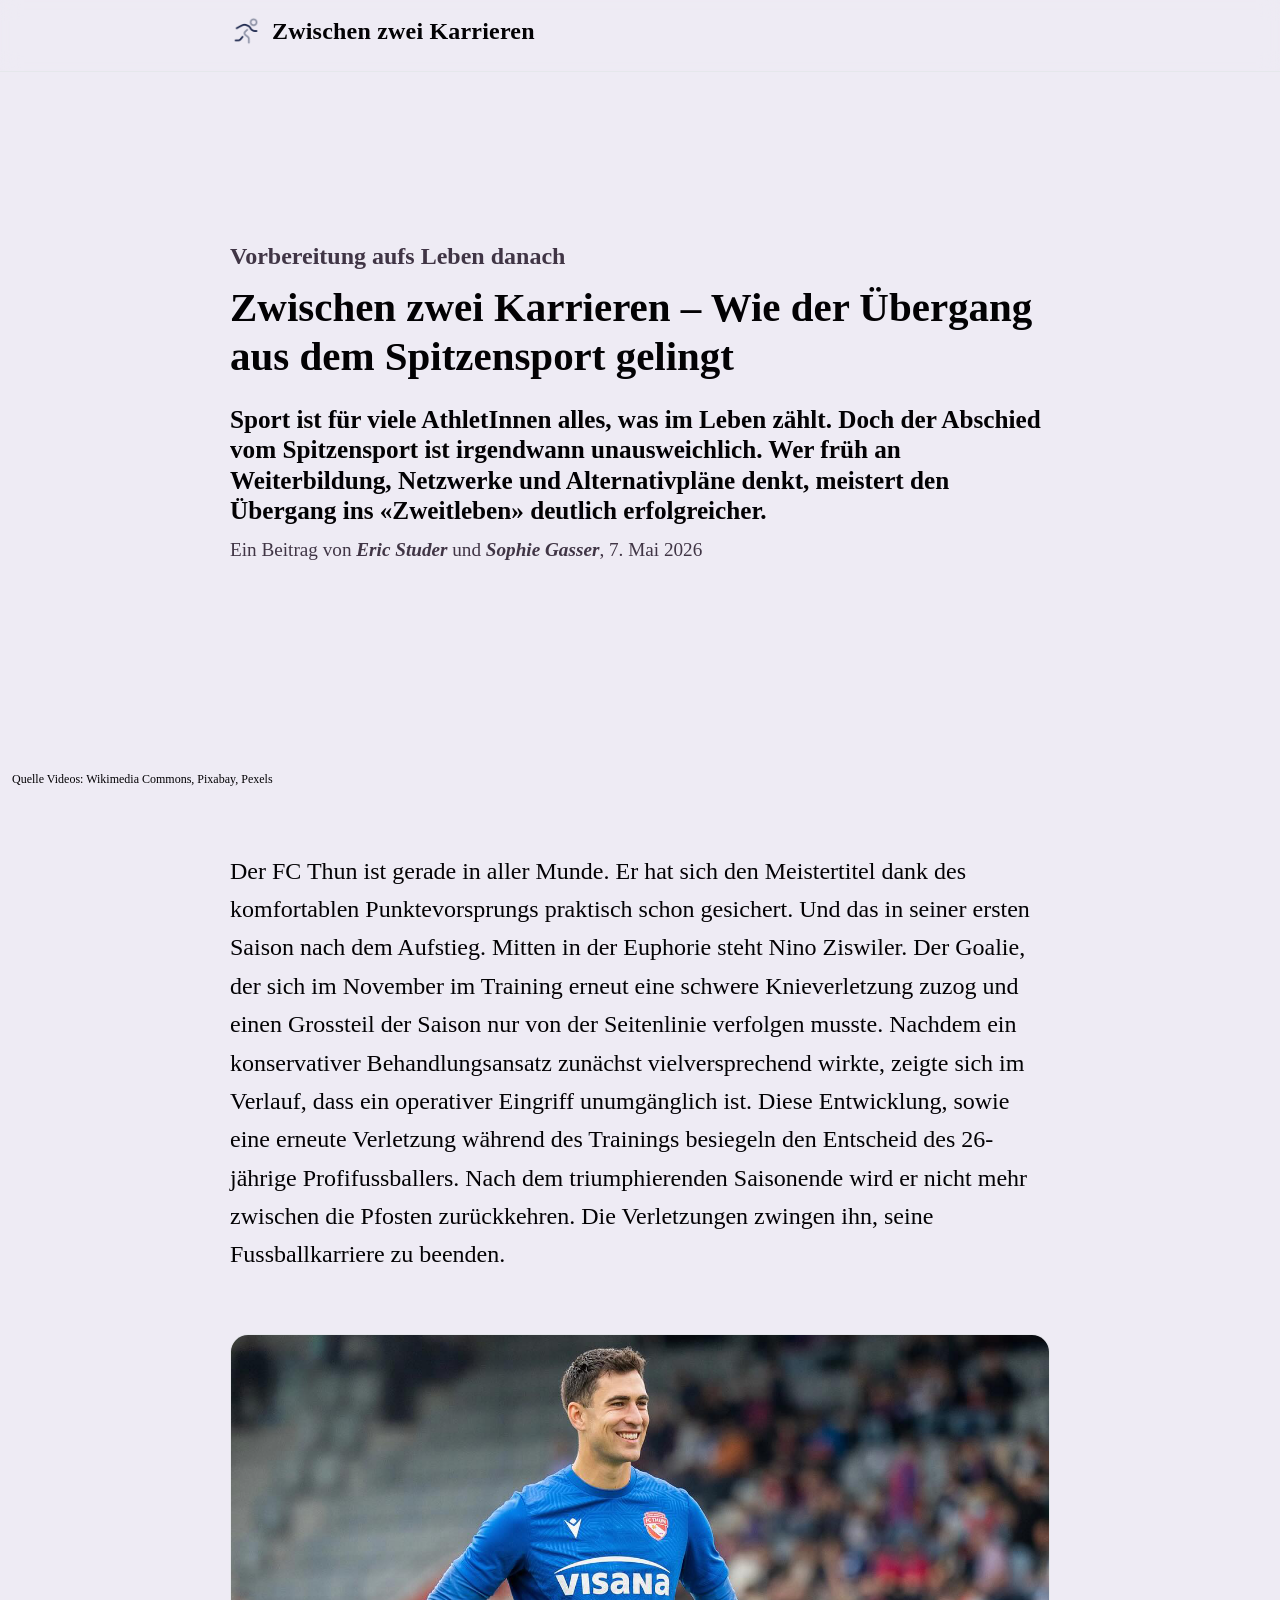
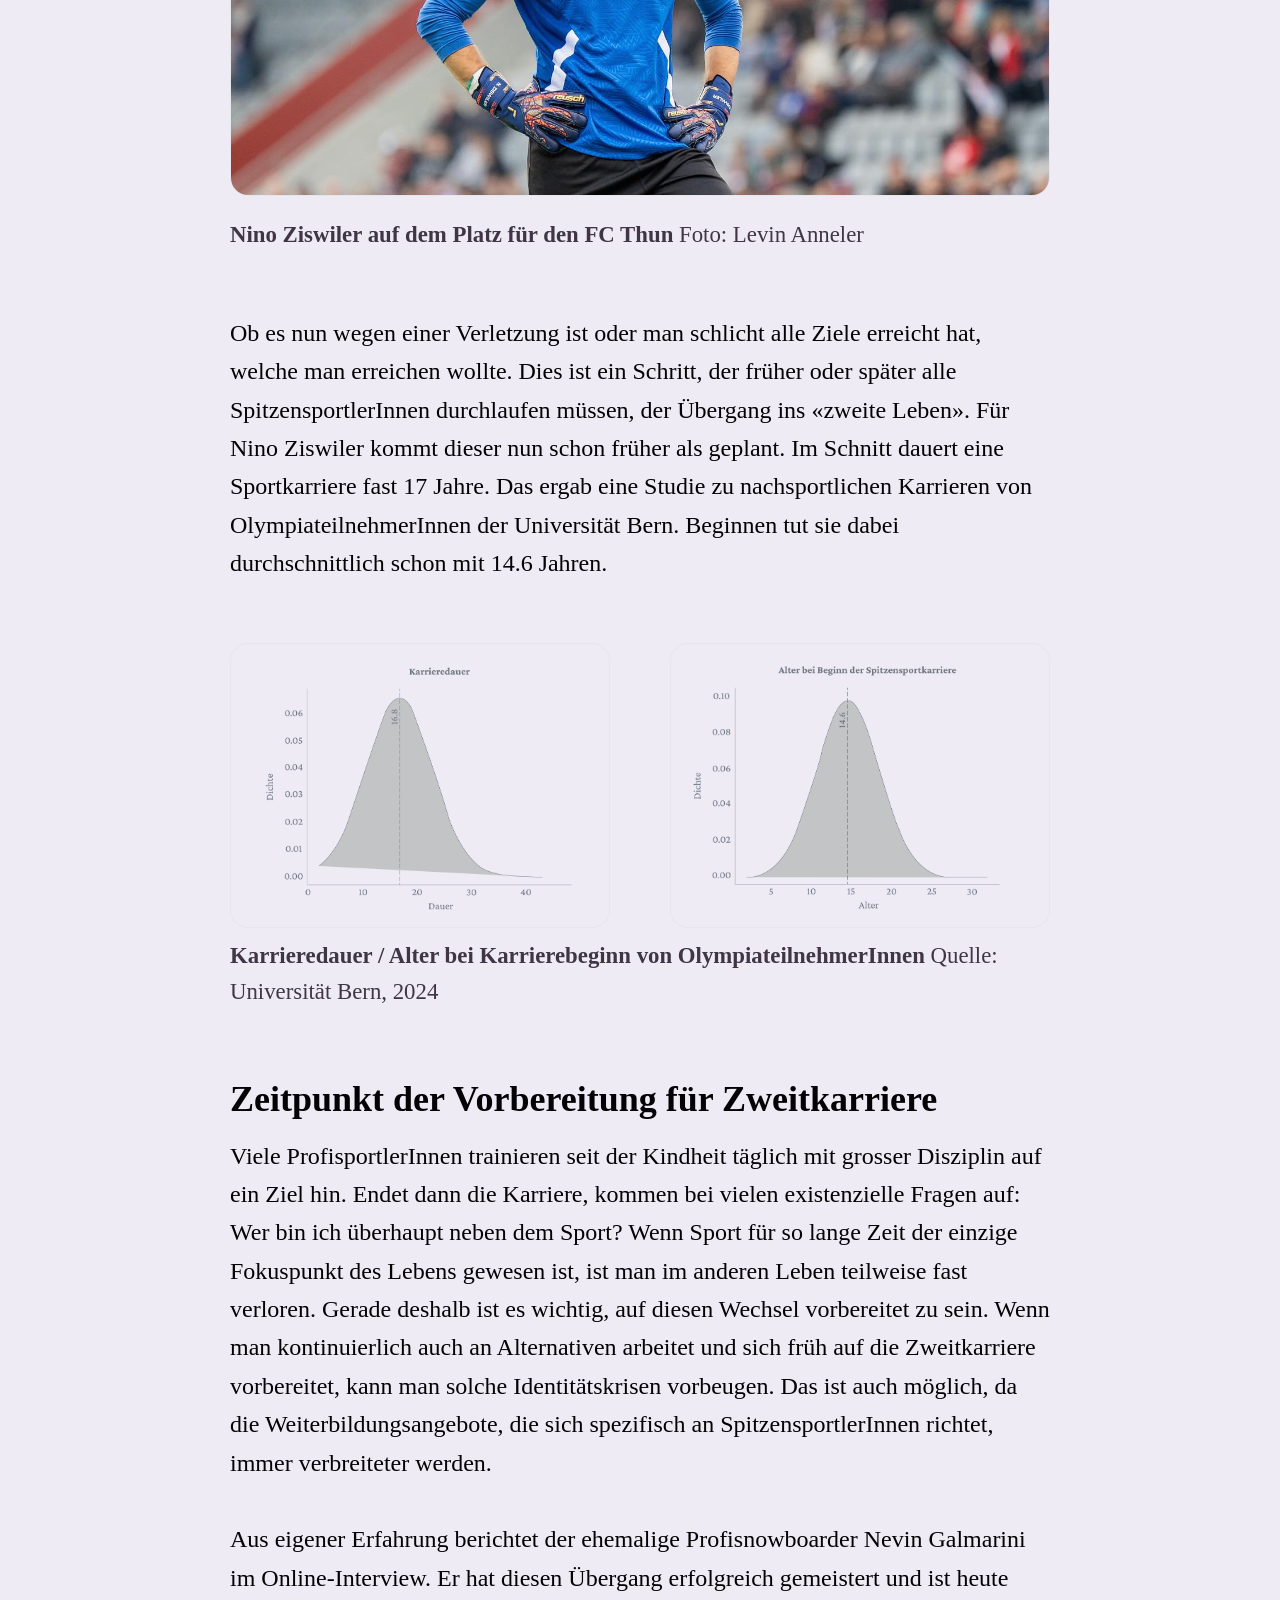
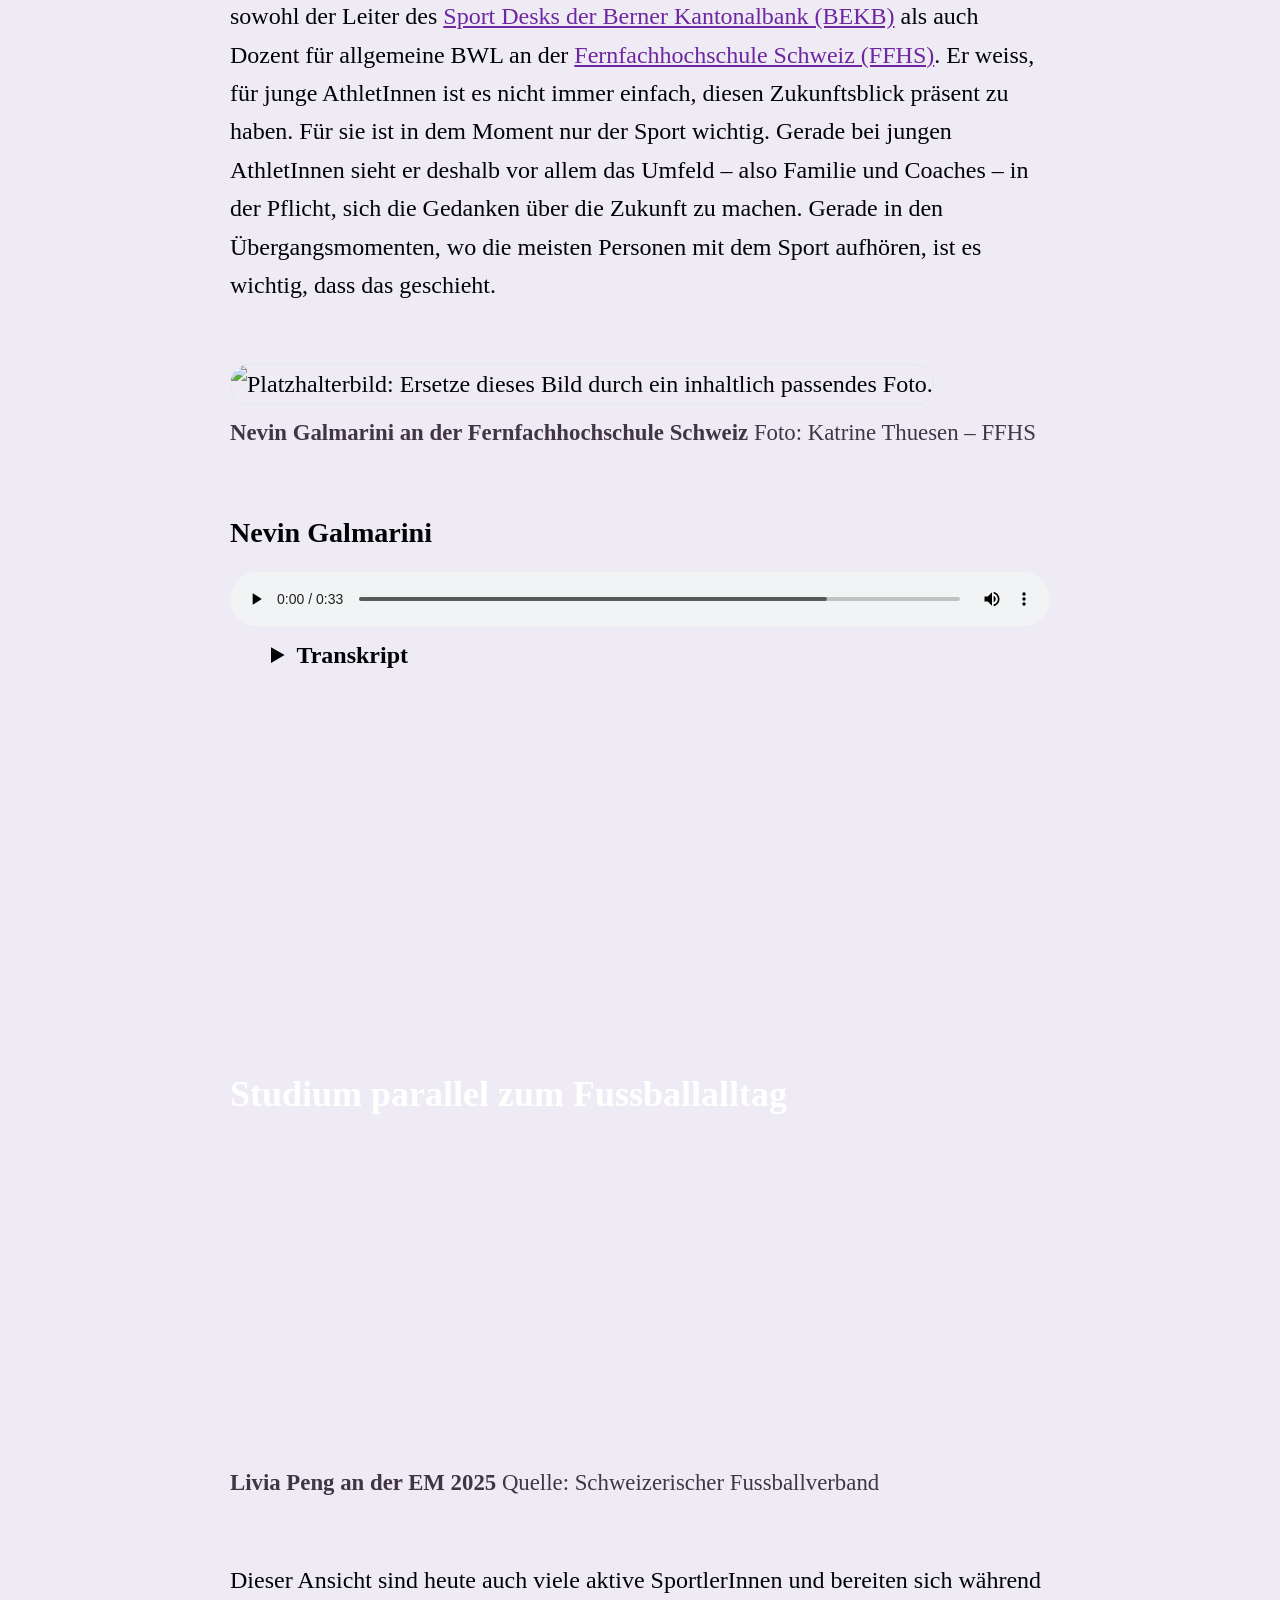
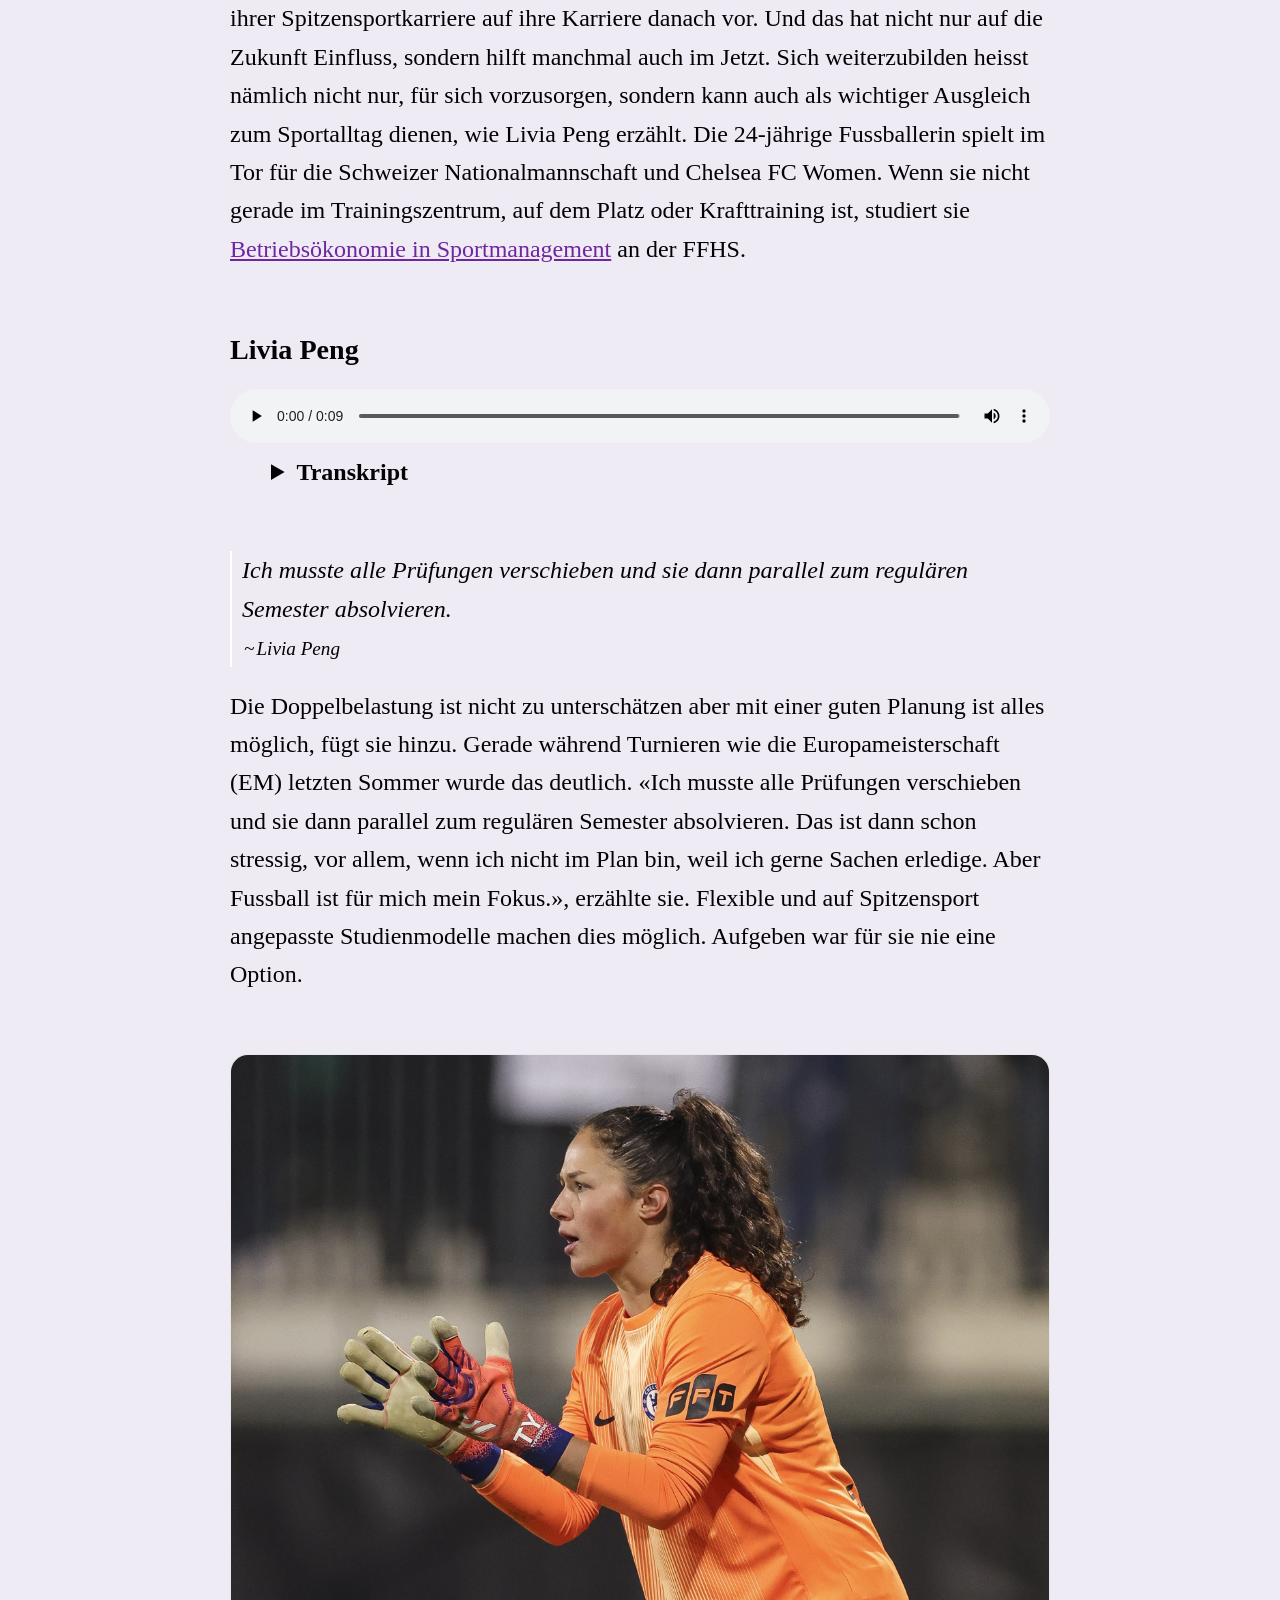
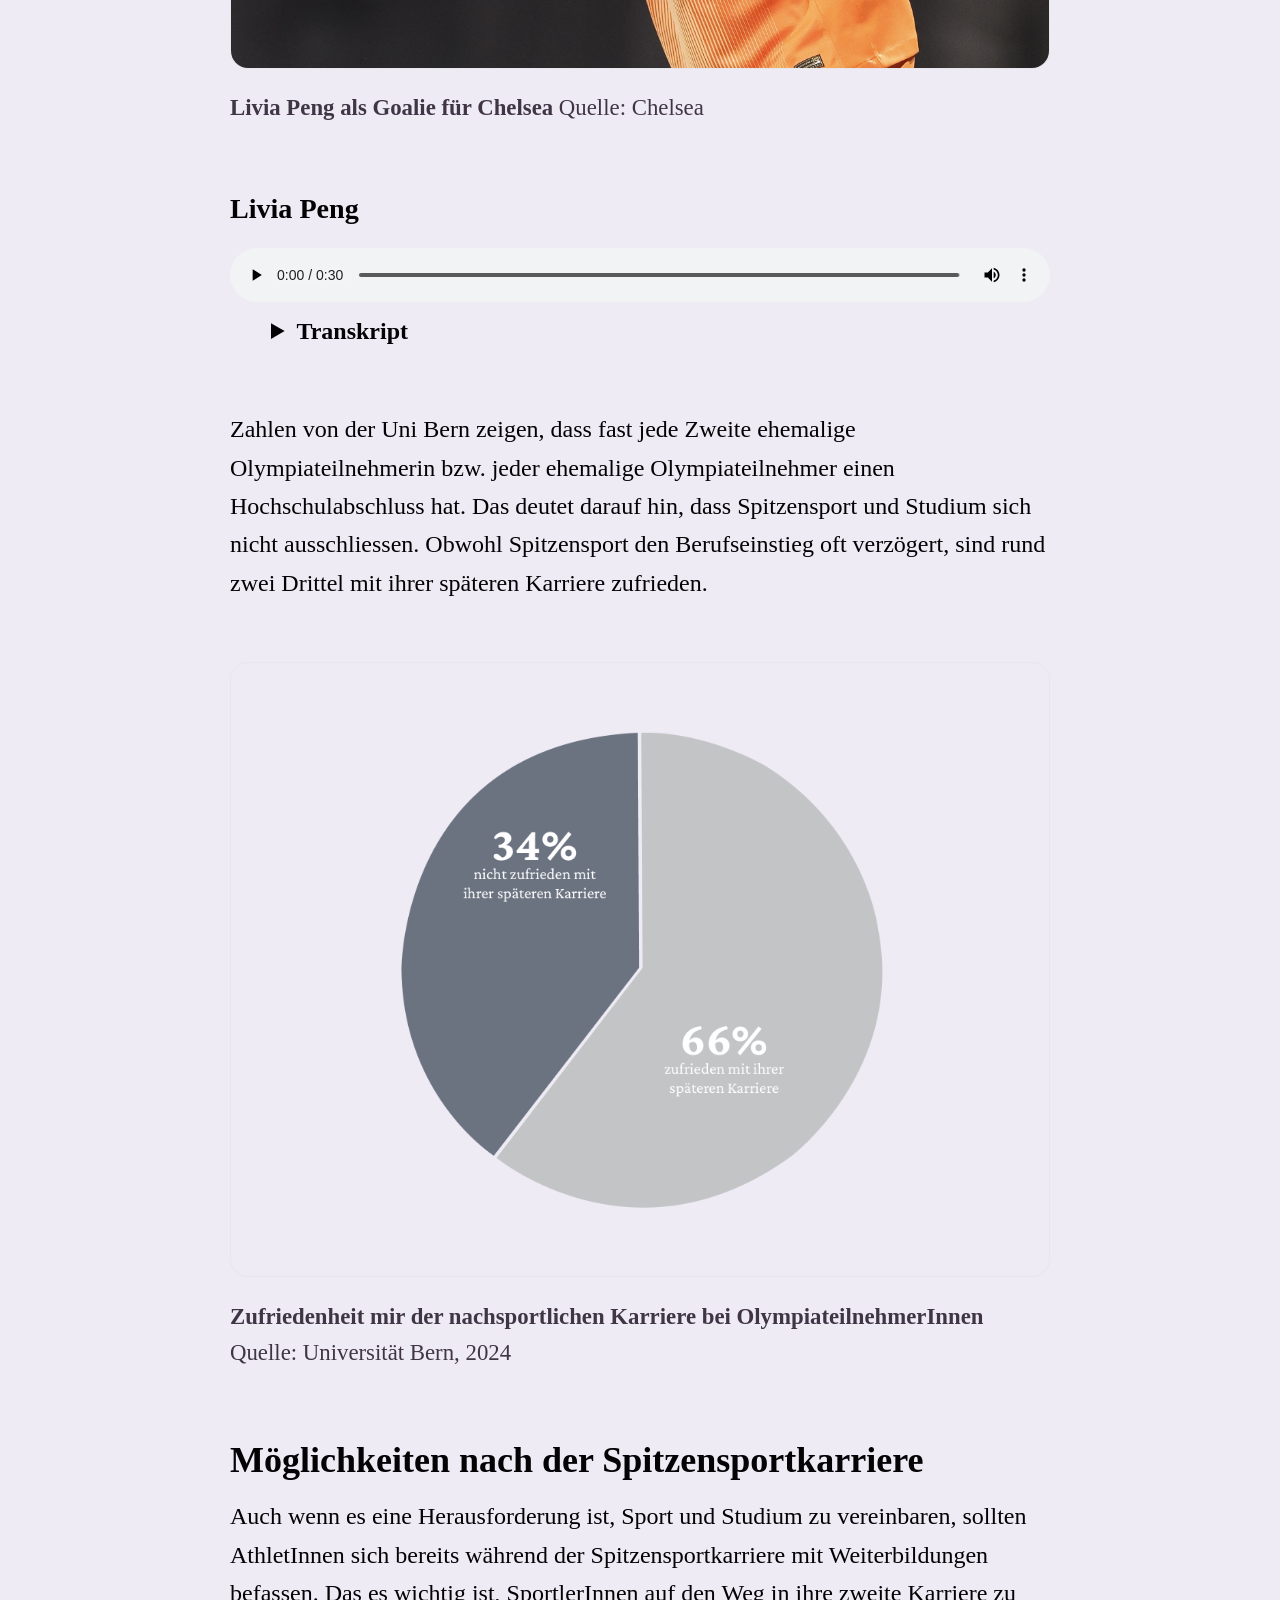
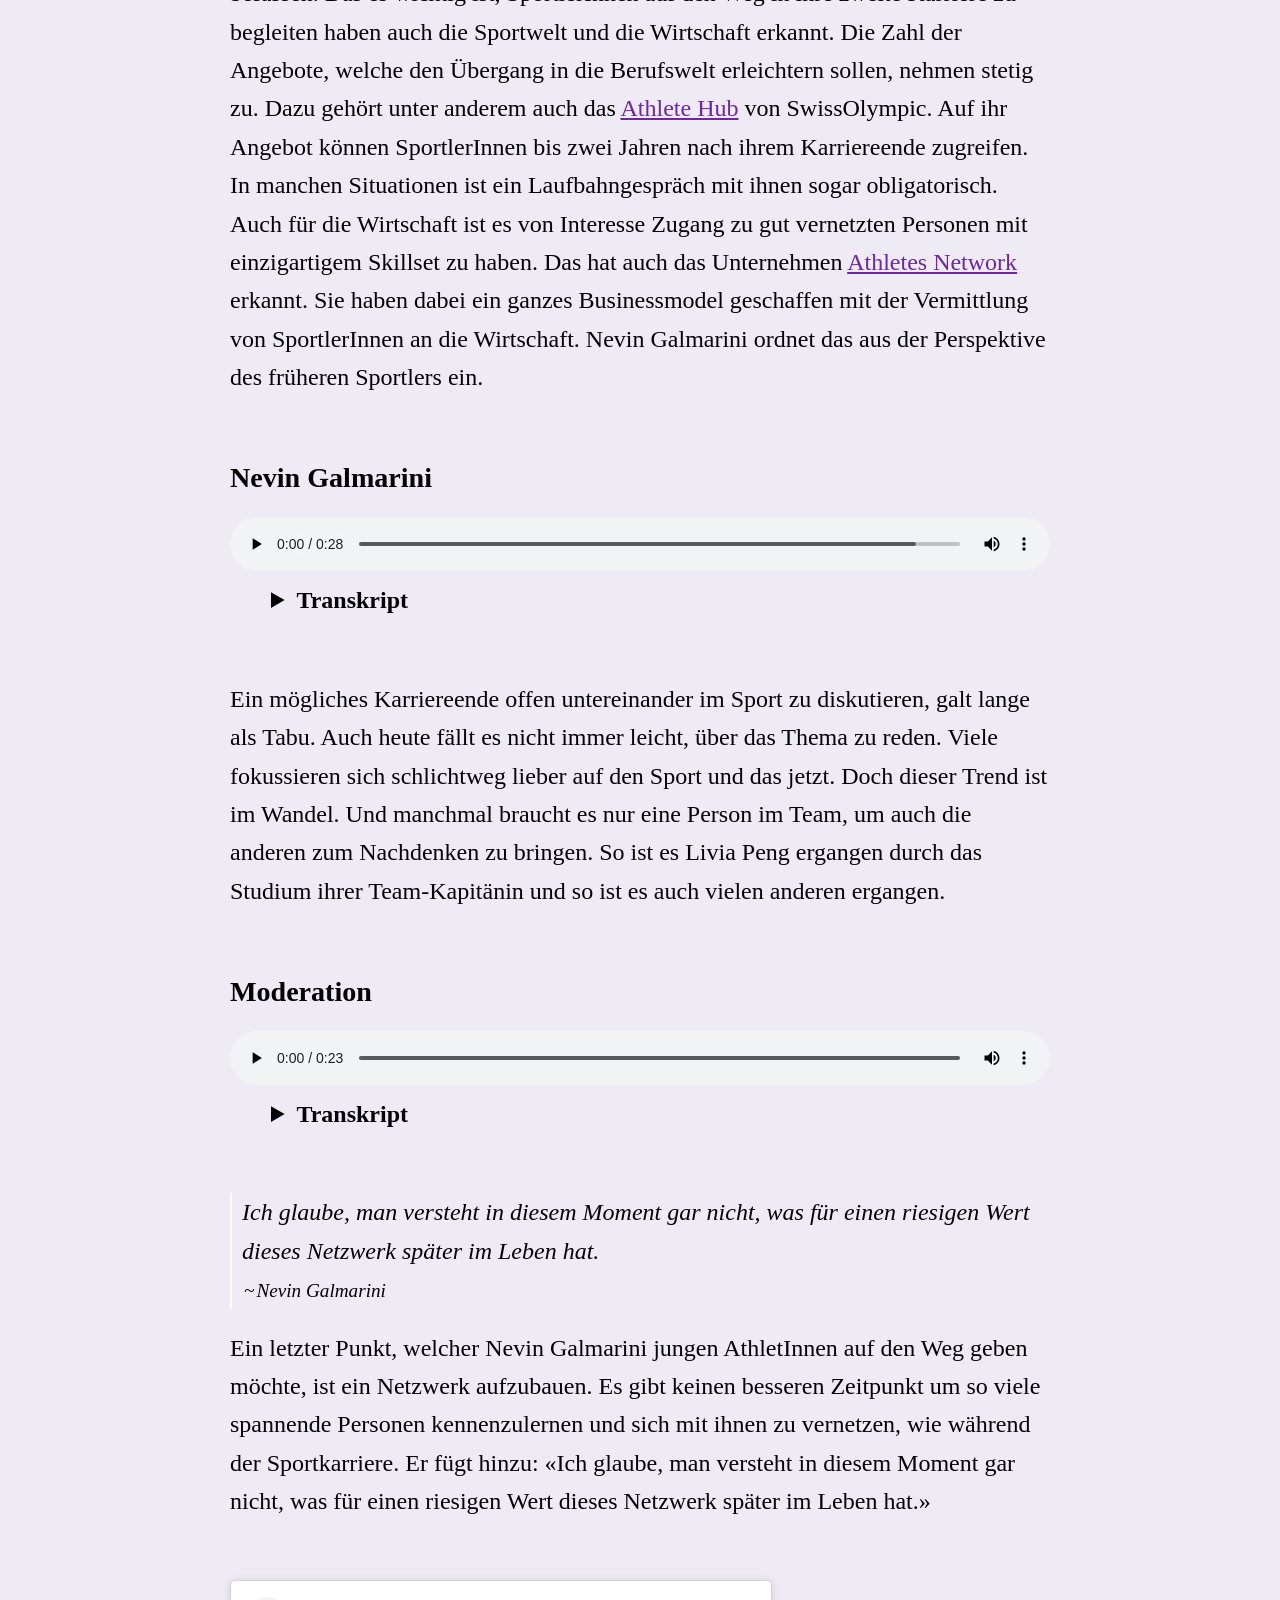
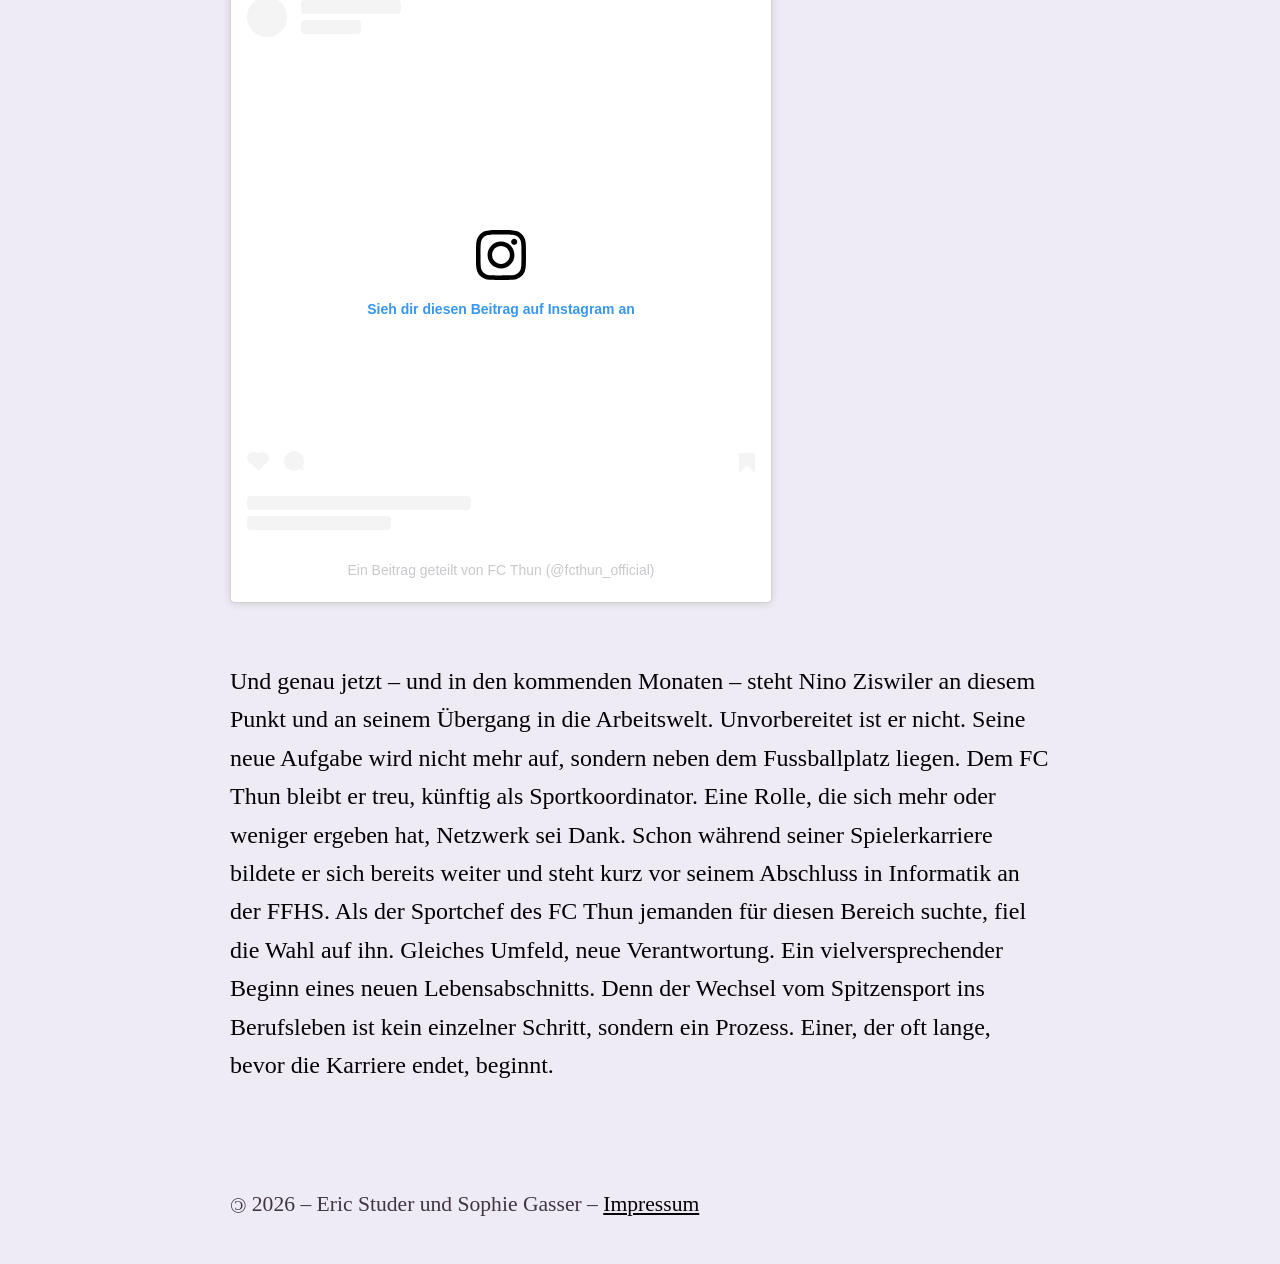
==== commit 21534b6b: "Bild NIno" ====
--- a/index.html
+++ b/index.html
@@ -65,6 +65,17 @@
           <!-- Ende - Content-Header -->
   
           <!-- VARIABLE: Inhalte können ab hier in der Reihenfolge angepasst werden -->
+
+          <figure class="content-block">
+            <img
+              class="figure-image"
+              src="assets/images/nino-1.png"
+              alt="Nino Ziswiler auf dem Platz für den FC Thun."
+              loading="lazy" />
+            <figcaption class="figure-caption">
+              <strong>Nino Ziswiler auf dem Platz für den FC Thun</strong> Foto: Levin Anneler
+            </figcaption>
+          </figure>
   
           <div class="content-block text-block">
             <p>
@@ -274,7 +285,7 @@
   
           <div class="content-block text-block">          
             <p>
-              Und genau jetzt – und in den kommenden Monaten – steht Nino Ziwsiler an diesem Punkt und an seinem Übergang in die Arbeitswelt. Unvorbereitet ist er nicht. Seine neue Aufgabe wird nicht mehr auf, sondern neben dem Fussballplatz liegen. Dem FC Thun bleibt er treu, künftig als Sportkoordinator. Eine Rolle, die sich mehr oder weniger ergeben hat, Netzwerk sei Dank. Schon während seiner Spielerkarriere bildete er sich bereits weiter und steht kurz vor seinem Abschluss in Informatik an der FFHS. Als der Sportchef des FC Thun jemanden für diesen Bereich suchte, fiel die Wahl auf ihn. Gleiches Umfeld, neue Verantwortung. Ein vielversprechender Beginn eines neuen Lebensabschnitts.  Denn der Wechsel vom Spitzensport ins Berufsleben ist kein einzelner Schritt, sondern ein Prozess. Einer, der oft lange, bevor die Karriere endet, beginnt.
+              Und genau jetzt – und in den kommenden Monaten – steht Nino Ziswiler an diesem Punkt und an seinem Übergang in die Arbeitswelt. Unvorbereitet ist er nicht. Seine neue Aufgabe wird nicht mehr auf, sondern neben dem Fussballplatz liegen. Dem FC Thun bleibt er treu, künftig als Sportkoordinator. Eine Rolle, die sich mehr oder weniger ergeben hat, Netzwerk sei Dank. Schon während seiner Spielerkarriere bildete er sich bereits weiter und steht kurz vor seinem Abschluss in Informatik an der FFHS. Als der Sportchef des FC Thun jemanden für diesen Bereich suchte, fiel die Wahl auf ihn. Gleiches Umfeld, neue Verantwortung. Ein vielversprechender Beginn eines neuen Lebensabschnitts.  Denn der Wechsel vom Spitzensport ins Berufsleben ist kein einzelner Schritt, sondern ein Prozess. Einer, der oft lange, bevor die Karriere endet, beginnt.
             </p>
           </div>
         </section>
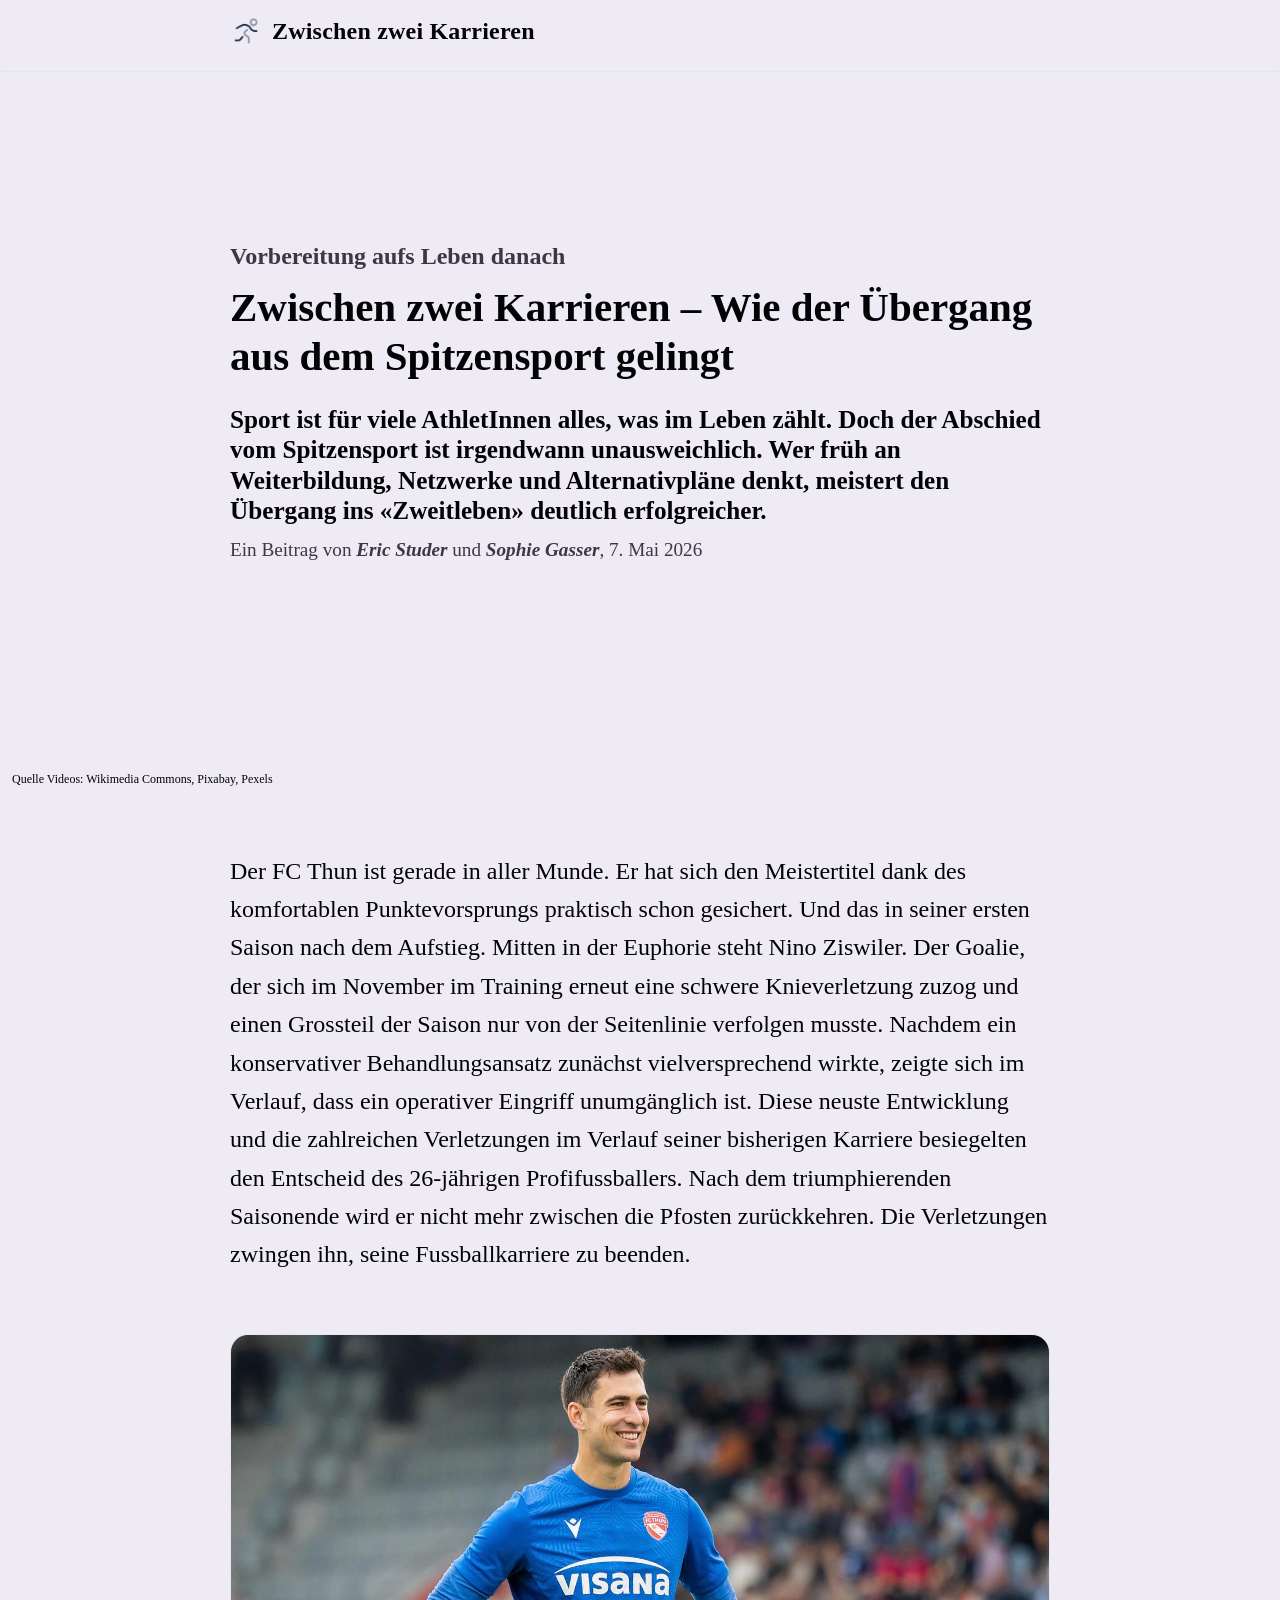
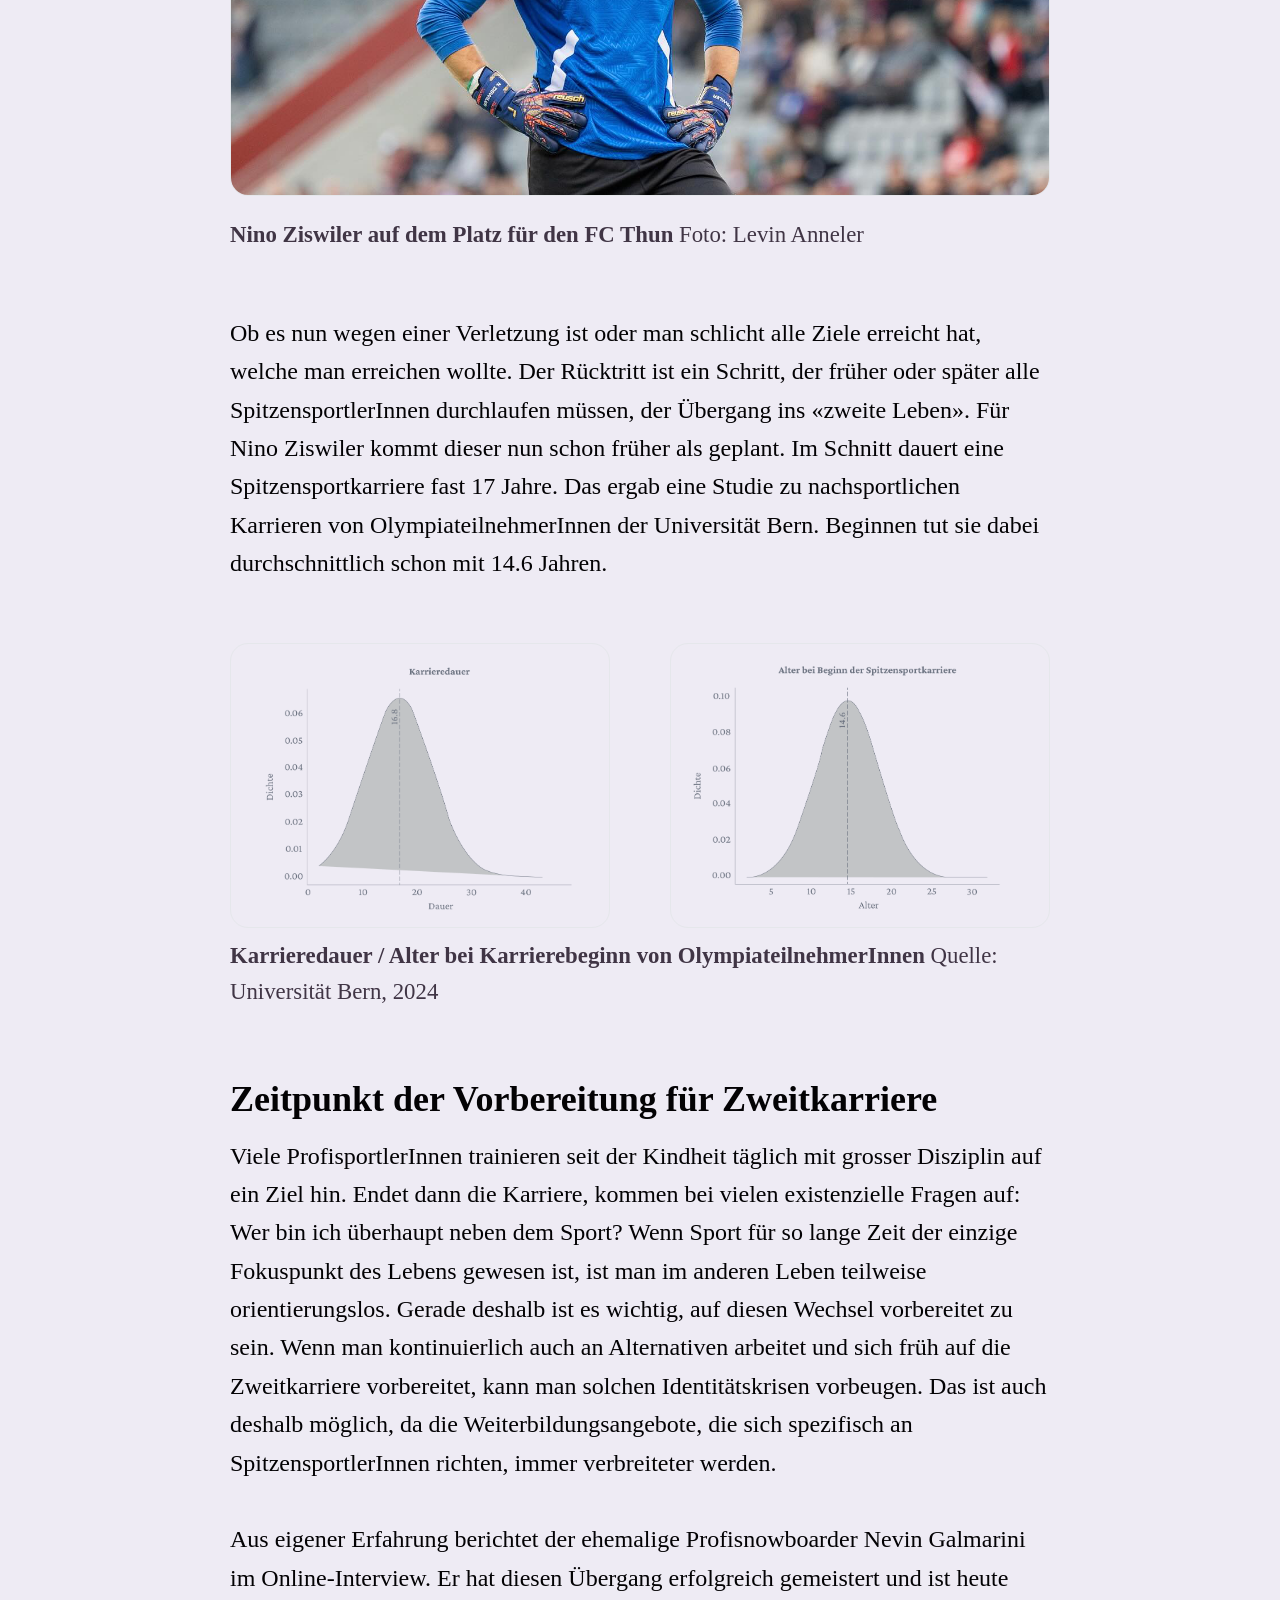
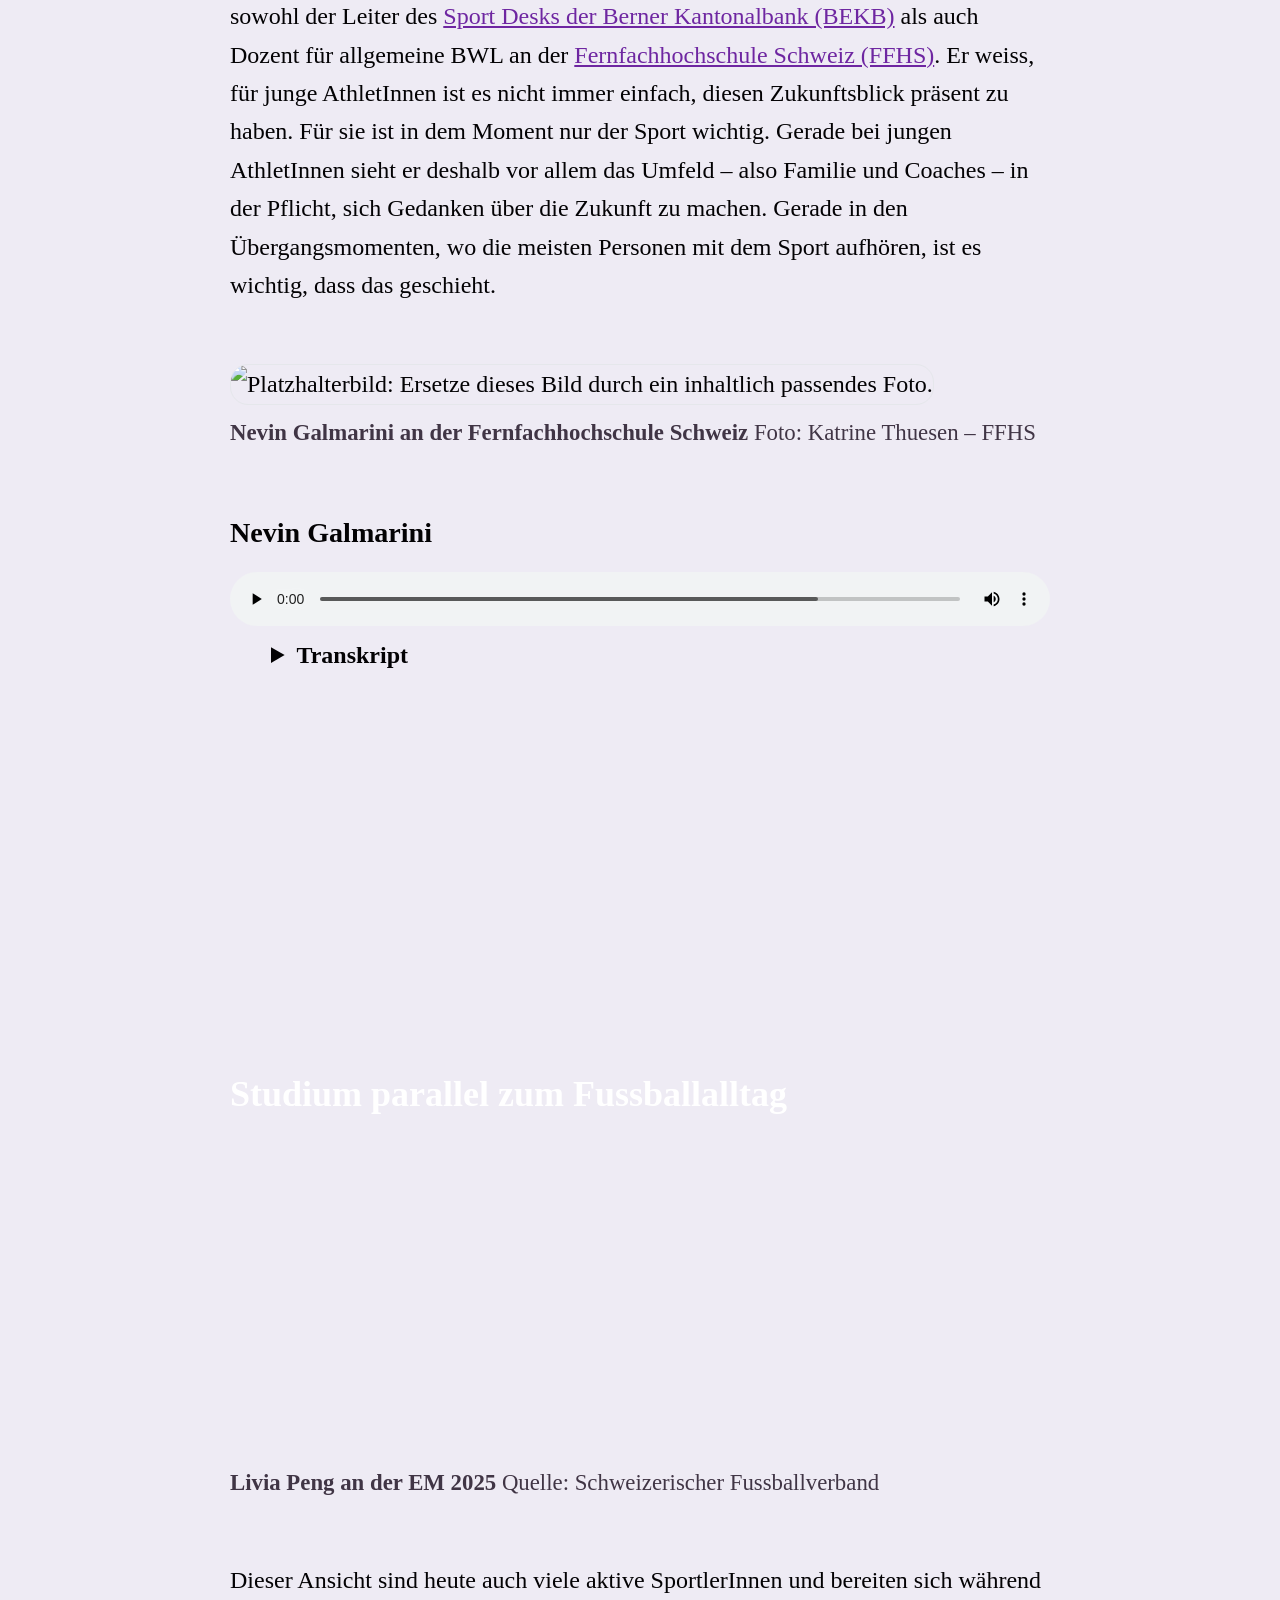
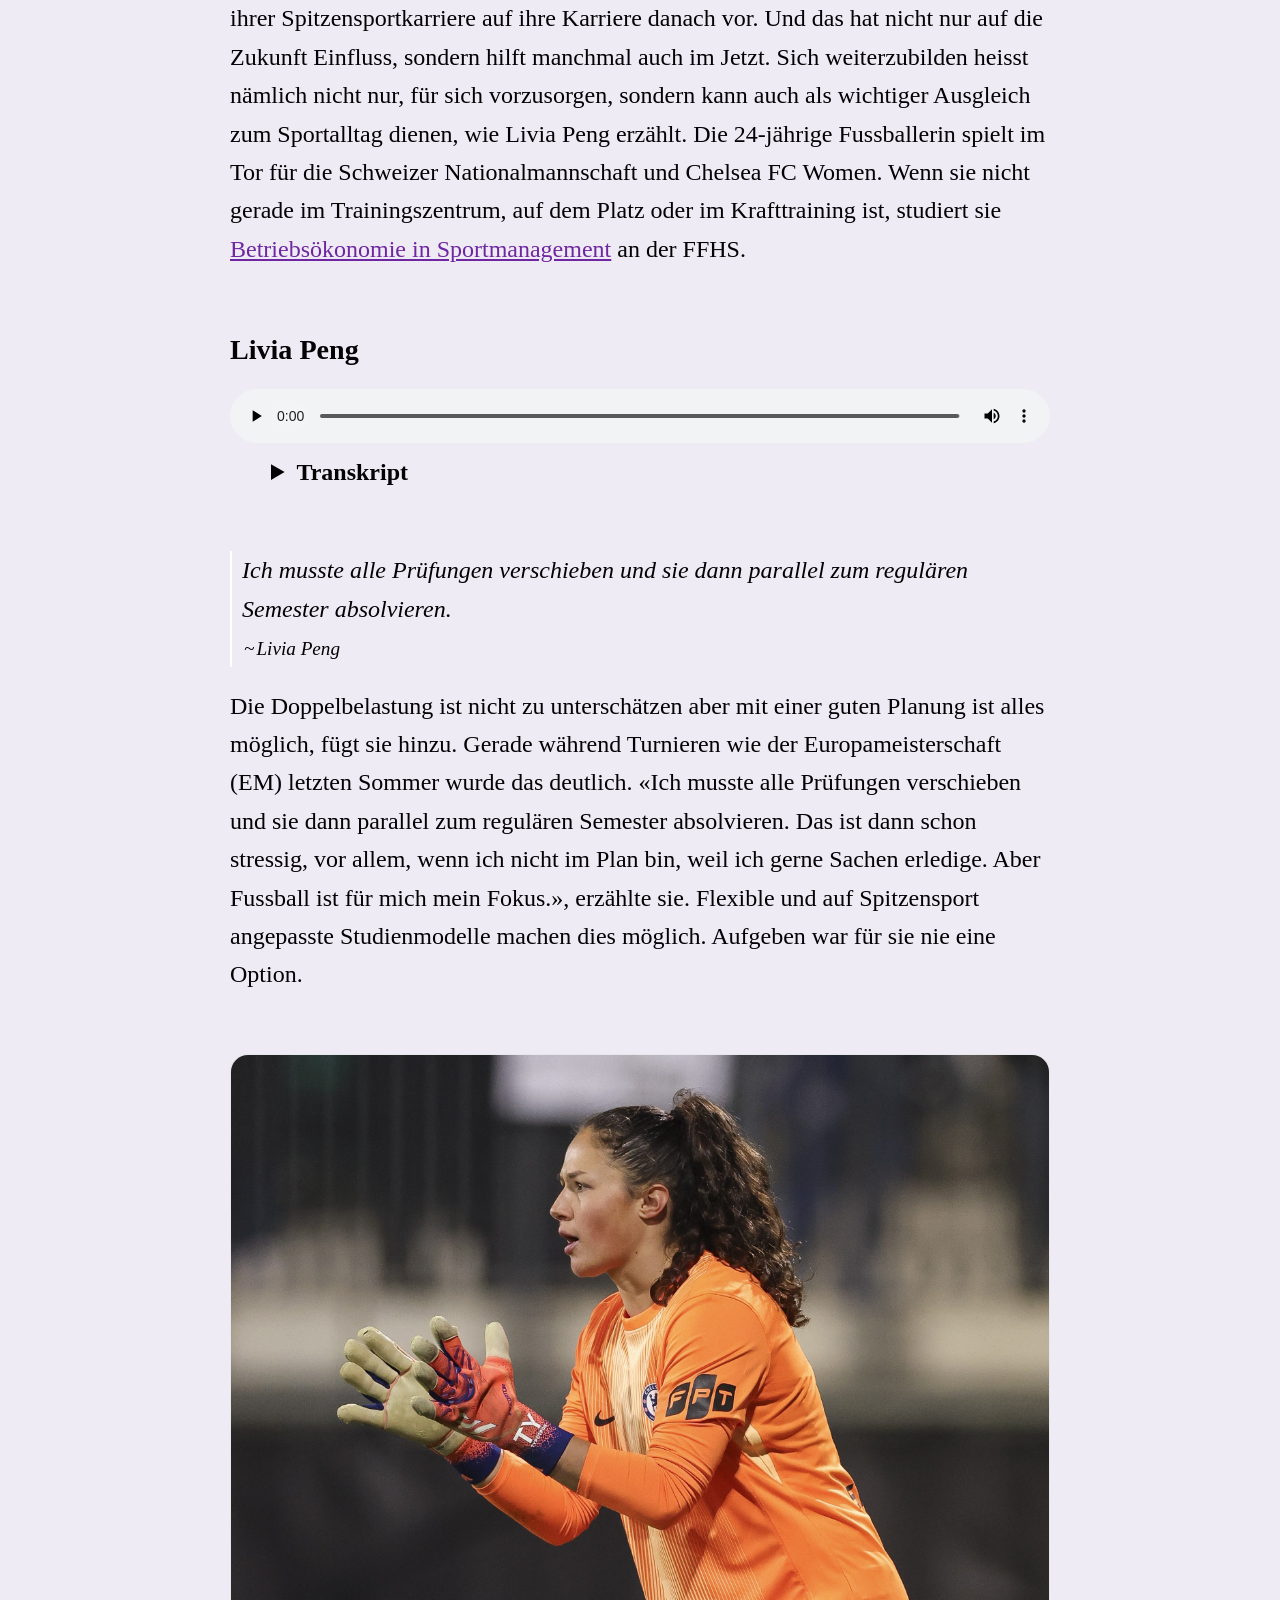
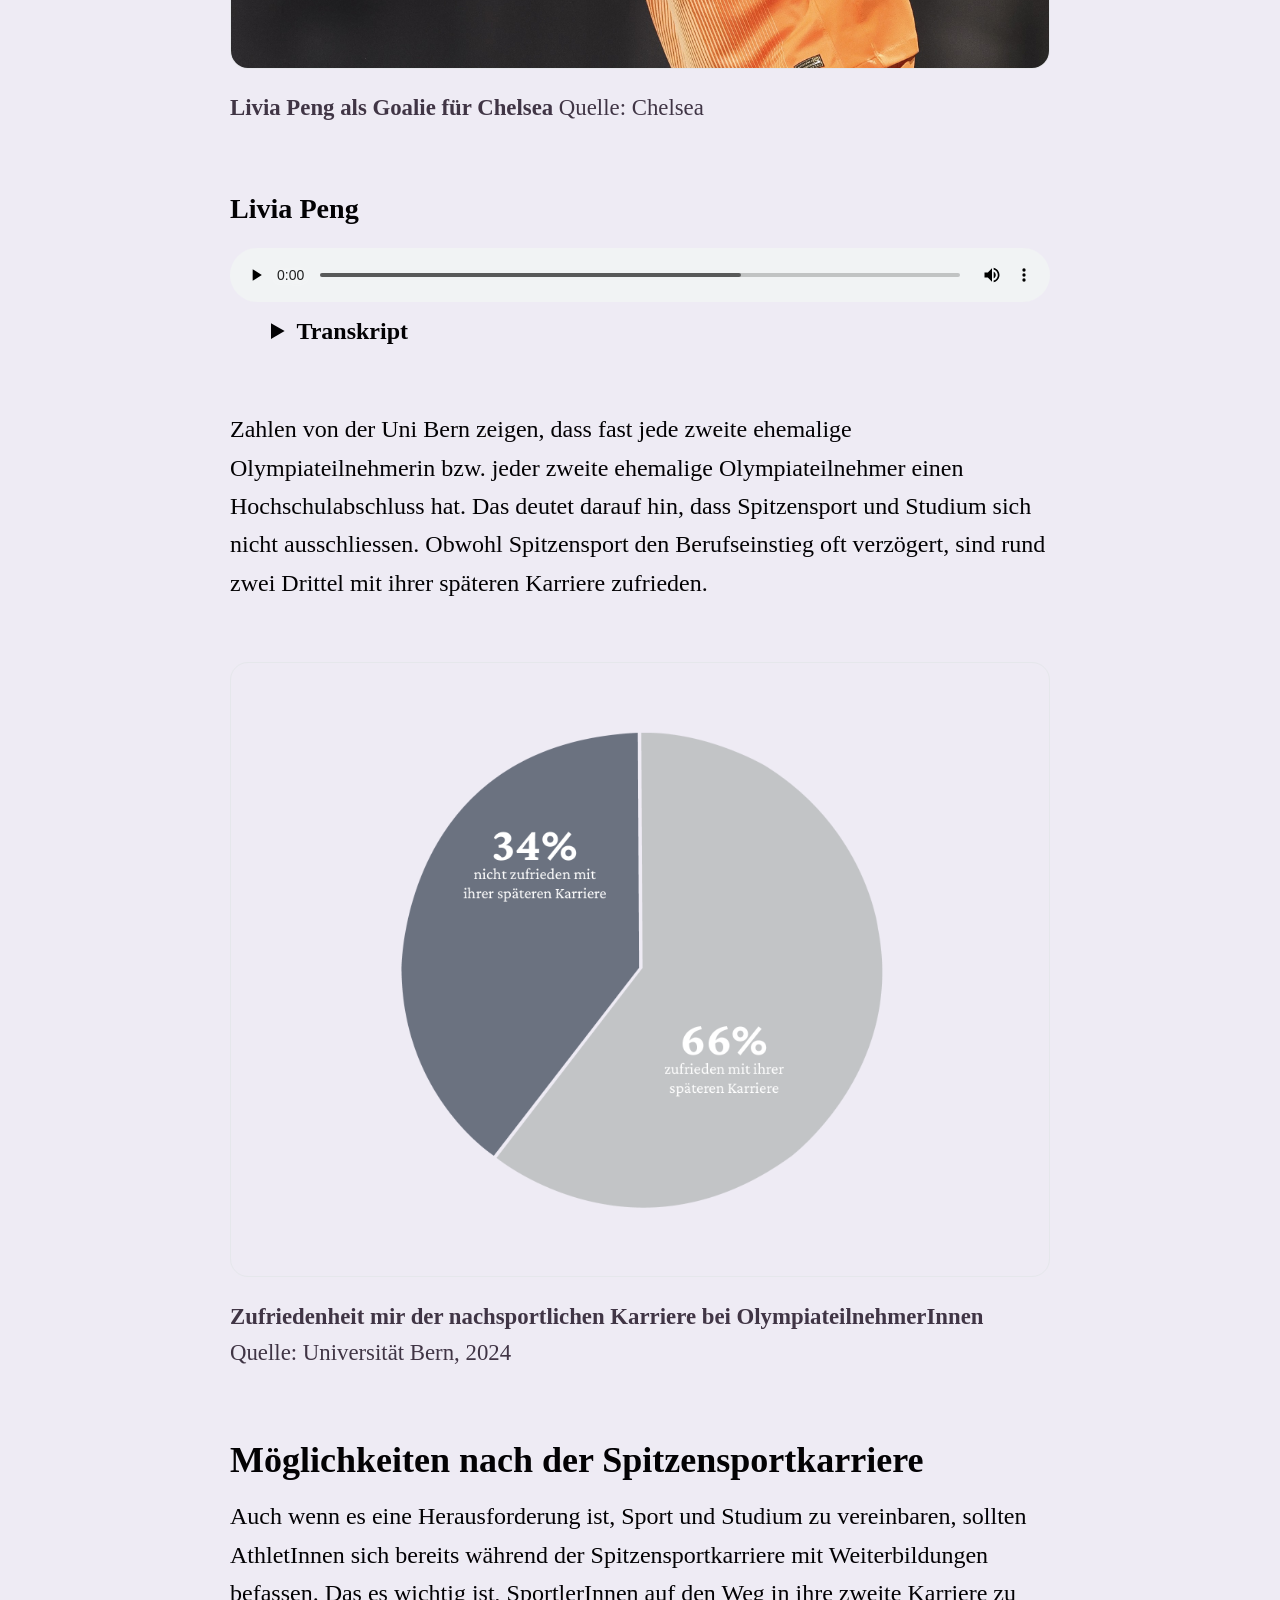
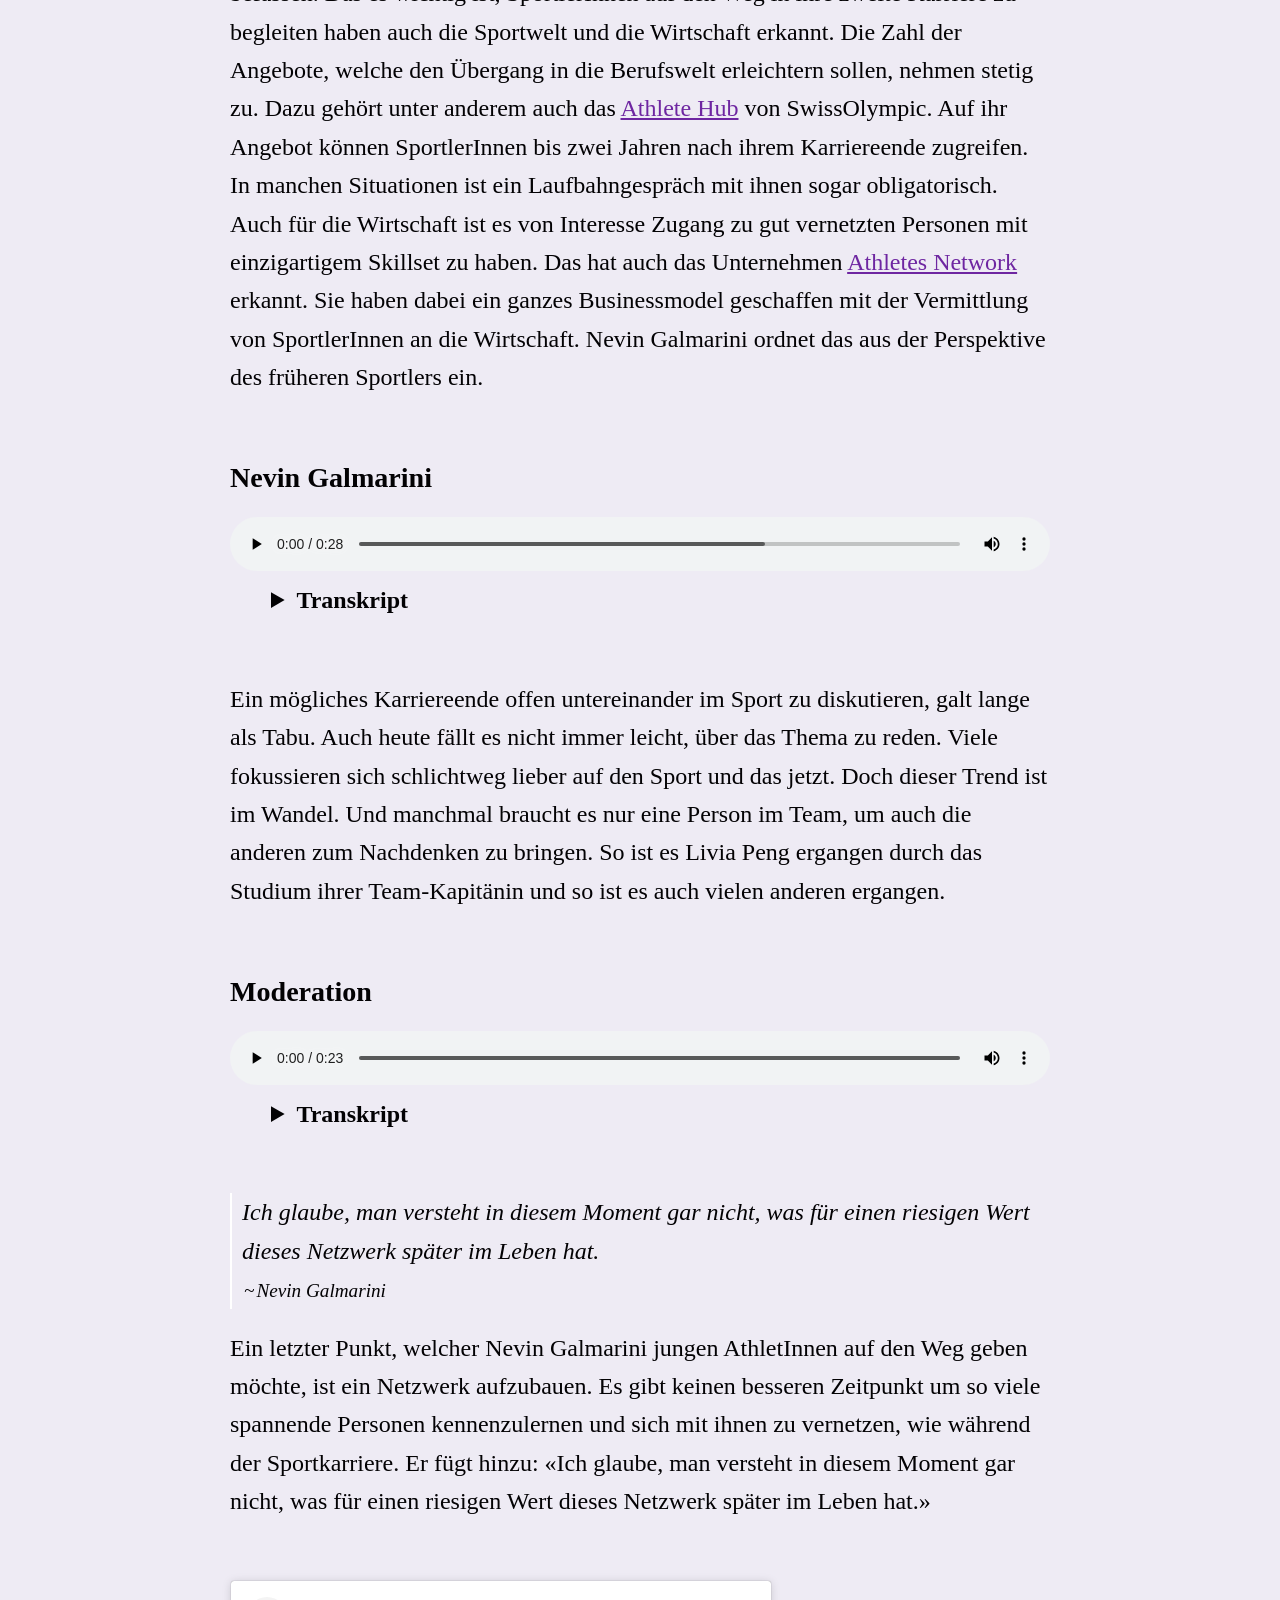
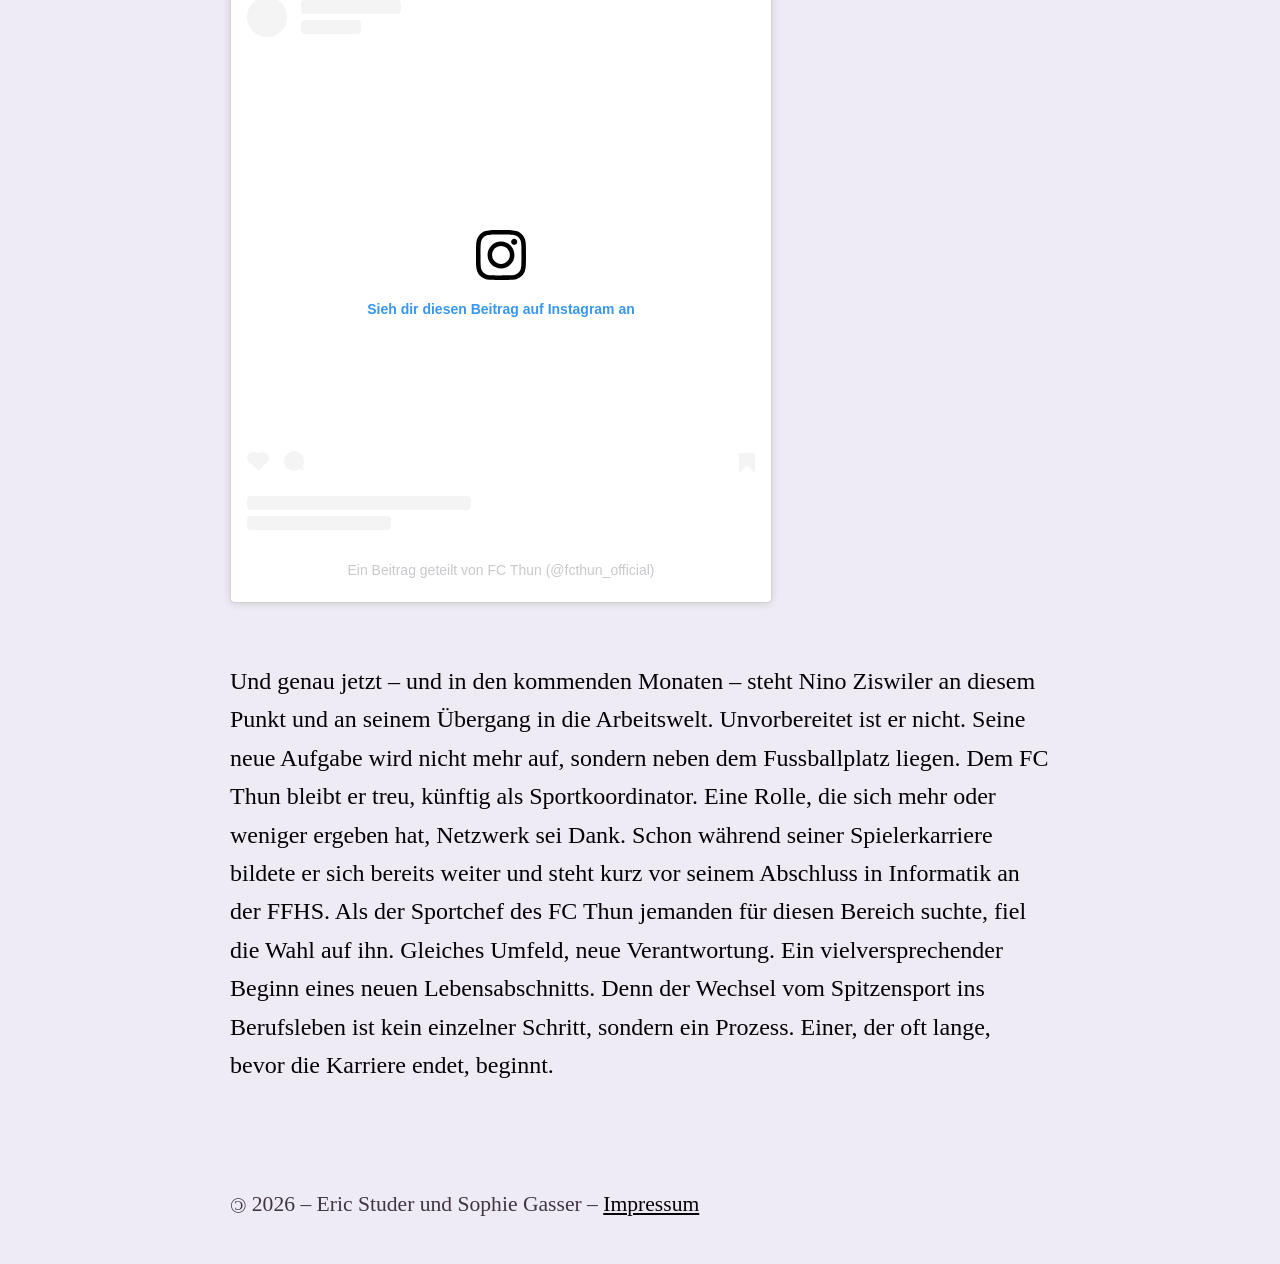
==== commit 35475b0c: "kleine Textanpassungen" ====
--- a/index.html
+++ b/index.html
@@ -59,7 +59,7 @@
 
             <div class="header-bottom">
               <p class="content-block">
-                Der FC Thun ist gerade in aller Munde. Er hat sich den Meistertitel dank des komfortablen Punktevorsprungs praktisch schon gesichert. Und das in seiner ersten Saison nach dem Aufstieg. Mitten in der Euphorie steht Nino Ziswiler. Der Goalie, der sich im November im Training erneut eine schwere Knieverletzung zuzog und einen Grossteil der Saison nur von der Seitenlinie verfolgen musste. Nachdem ein konservativer Behandlungsansatz zunächst vielversprechend wirkte, zeigte sich im Verlauf, dass ein operativer Eingriff unumgänglich ist. Diese Entwicklung, sowie eine erneute Verletzung während des Trainings besiegeln den Entscheid des 26-jährige Profifussballers. Nach dem triumphierenden Saisonende wird er nicht mehr zwischen die Pfosten zurückkehren. Die Verletzungen zwingen ihn, seine Fussballkarriere zu beenden.
+                Der FC Thun ist gerade in aller Munde. Er hat sich den Meistertitel dank des komfortablen Punktevorsprungs praktisch schon gesichert. Und das in seiner ersten Saison nach dem Aufstieg. Mitten in der Euphorie steht Nino Ziswiler. Der Goalie, der sich im November im Training erneut eine schwere Knieverletzung zuzog und einen Grossteil der Saison nur von der Seitenlinie verfolgen musste. Nachdem ein konservativer Behandlungsansatz zunächst vielversprechend wirkte, zeigte sich im Verlauf, dass ein operativer Eingriff unumgänglich ist. Diese neuste Entwicklung und die zahlreichen Verletzungen im Verlauf seiner bisherigen Karriere besiegelten den Entscheid des 26-jährigen Profifussballers. Nach dem triumphierenden Saisonende wird er nicht mehr zwischen die Pfosten zurückkehren. Die Verletzungen zwingen ihn, seine Fussballkarriere zu beenden.
               </p>
             </div>
           <!-- Ende - Content-Header -->
@@ -79,7 +79,7 @@
   
           <div class="content-block text-block">
             <p>
-Ob es nun wegen einer Verletzung ist oder man schlicht alle Ziele erreicht hat, welche man erreichen wollte. Dies ist ein Schritt, der früher oder später alle SpitzensportlerInnen durchlaufen müssen, der Übergang ins «zweite Leben». Für Nino Ziswiler kommt dieser nun schon früher als geplant. Im Schnitt dauert eine Sportkarriere fast 17 Jahre. Das ergab eine Studie zu nachsportlichen Karrieren von OlympiateilnehmerInnen der Universität Bern. Beginnen tut sie dabei durchschnittlich schon mit 14.6 Jahren.            </p>
+Ob es nun wegen einer Verletzung ist oder man schlicht alle Ziele erreicht hat, welche man erreichen wollte. Der Rücktritt ist ein Schritt, der früher oder später alle SpitzensportlerInnen durchlaufen müssen, der Übergang ins «zweite Leben». Für Nino Ziswiler kommt dieser nun schon früher als geplant. Im Schnitt dauert eine Spitzensportkarriere fast 17 Jahre. Das ergab eine Studie zu nachsportlichen Karrieren von OlympiateilnehmerInnen der Universität Bern. Beginnen tut sie dabei durchschnittlich schon mit 14.6 Jahren.            </p>
           </div>
 
           <figure class="content-block">
@@ -103,11 +103,11 @@
           <div class="content-block text-block">          
             <h2 class="subheadline">Zeitpunkt der Vorbereitung für Zweitkarriere</h2>
             <p>
-              Viele ProfisportlerInnen trainieren seit der Kindheit täglich mit grosser Disziplin auf ein Ziel hin. Endet dann die Karriere, kommen bei vielen existenzielle Fragen auf: Wer bin ich überhaupt neben dem Sport? Wenn Sport für so lange Zeit der einzige Fokuspunkt des Lebens gewesen ist, ist man im anderen Leben teilweise fast verloren. Gerade deshalb ist es wichtig, auf diesen Wechsel vorbereitet zu sein. Wenn man kontinuierlich auch an Alternativen arbeitet und sich früh auf die Zweitkarriere vorbereitet, kann man solche Identitätskrisen vorbeugen. Das ist auch möglich, da die Weiterbildungsangebote, die sich spezifisch an SpitzensportlerInnen richtet, immer verbreiteter werden. 
+              Viele ProfisportlerInnen trainieren seit der Kindheit täglich mit grosser Disziplin auf ein Ziel hin. Endet dann die Karriere, kommen bei vielen existenzielle Fragen auf: Wer bin ich überhaupt neben dem Sport? Wenn Sport für so lange Zeit der einzige Fokuspunkt des Lebens gewesen ist, ist man im anderen Leben teilweise orientierungslos. Gerade deshalb ist es wichtig, auf diesen Wechsel vorbereitet zu sein. Wenn man kontinuierlich auch an Alternativen arbeitet und sich früh auf die Zweitkarriere vorbereitet, kann man solchen Identitätskrisen vorbeugen. Das ist auch deshalb möglich, da die Weiterbildungsangebote, die sich spezifisch an SpitzensportlerInnen richten, immer verbreiteter werden. 
             </p>
             <br>
             <p>
-              Aus eigener Erfahrung berichtet der ehemalige Profisnowboarder Nevin Galmarini im Online-Interview. Er hat diesen Übergang erfolgreich gemeistert und ist heute sowohl der Leiter des <a href="https://www.bekb.ch/de/sportdesk" target="_blank">Sport Desks der Berner Kantonalbank (BEKB)</a> als auch Dozent für allgemeine BWL an der <a href="https://www.ffhs.ch/de/studium/e-learning/sport-und-studium" target="_blank">Fernfachhochschule Schweiz (FFHS)</a>. Er weiss, für junge AthletInnen ist es nicht immer einfach, diesen Zukunftsblick präsent zu haben. Für sie ist in dem Moment nur der Sport wichtig. Gerade bei jungen AthletInnen sieht er deshalb vor allem das Umfeld – also Familie und Coaches – in der Pflicht, sich die Gedanken über die Zukunft zu machen. Gerade in den Übergangsmomenten, wo die meisten Personen mit dem Sport aufhören, ist es wichtig, dass das geschieht. 
+              Aus eigener Erfahrung berichtet der ehemalige Profisnowboarder Nevin Galmarini im Online-Interview. Er hat diesen Übergang erfolgreich gemeistert und ist heute sowohl der Leiter des <a href="https://www.bekb.ch/de/sportdesk" target="_blank">Sport Desks der Berner Kantonalbank (BEKB)</a> als auch Dozent für allgemeine BWL an der <a href="https://www.ffhs.ch/de/studium/e-learning/sport-und-studium" target="_blank">Fernfachhochschule Schweiz (FFHS)</a>. Er weiss, für junge AthletInnen ist es nicht immer einfach, diesen Zukunftsblick präsent zu haben. Für sie ist in dem Moment nur der Sport wichtig. Gerade bei jungen AthletInnen sieht er deshalb vor allem das Umfeld – also Familie und Coaches – in der Pflicht, sich Gedanken über die Zukunft zu machen. Gerade in den Übergangsmomenten, wo die meisten Personen mit dem Sport aufhören, ist es wichtig, dass das geschieht. 
             </p>
           </div>
   
@@ -131,7 +131,7 @@
             <details class="text-toggle">
               <summary>Transkript</summary>
               <p>
-                Nevin Galmarini: In diesen Transitions ist es wichtig, um sich diese Gedanken zu machen, und zu sehen: Was habe ich für Optionen? Was gibt es überhaupt? Was gibt es für Wege? Ist es schlimm, wenn ich ein, zwei Jahre nicht studieren gehe, und vielleicht erst später mit dem Studium anfange? Ist es schlimm, wenn ich eine Lehre mache, die vielleicht etwas verzögert ist, in einem Sportlehrebetrieb? Gibt es das überhaupt? Ich glaube, dort ist es wichtig, dass man gute Informationen bekommt, und sich auch dann diese Gedanken macht.
+                Nevin Galmarini: In diesen Transitions ist es wichtig, um sich diese Gedanken zu machen, und zu sehen: Was habe ich für Optionen? Was gibt es überhaupt? Was gibt es für Wege? Ist es schlimm, wenn ich ein, zwei Jahre nicht studieren gehe, und vielleicht erst später mit dem Studium anfange? Ist es schlimm, wenn ich eine Lehre mache, die vielleicht etwas verzögert ist, in einem Sportlehrbetrieb? Gibt es das überhaupt? Ich glaube, dort ist es wichtig, dass man gute Informationen bekommt, und sich dann auch diese Gedanken macht.
               </p>
             </details>
           </div>
@@ -151,7 +151,7 @@
           <div class="content-block text-block">          
             
             <p>
-              Dieser Ansicht sind heute auch viele aktive SportlerInnen und bereiten sich während ihrer Spitzensportkarriere auf ihre Karriere danach vor. Und das hat nicht nur auf die Zukunft Einfluss, sondern hilft manchmal auch im Jetzt. Sich weiterzubilden heisst nämlich nicht nur, für sich vorzusorgen, sondern kann auch als wichtiger Ausgleich zum Sportalltag dienen, wie Livia Peng erzählt. Die 24-jährige Fussballerin spielt im Tor für die Schweizer Nationalmannschaft und Chelsea FC Women. Wenn sie nicht gerade im Trainingszentrum, auf dem Platz oder Krafttraining ist, studiert sie <a href="https://www.ffhs.ch/de/bachelor/bsc-betriebsoekonomie-sportmanagement" target="_blank">Betriebsökonomie in Sportmanagement</a> an der FFHS. 
+              Dieser Ansicht sind heute auch viele aktive SportlerInnen und bereiten sich während ihrer Spitzensportkarriere auf ihre Karriere danach vor. Und das hat nicht nur auf die Zukunft Einfluss, sondern hilft manchmal auch im Jetzt. Sich weiterzubilden heisst nämlich nicht nur, für sich vorzusorgen, sondern kann auch als wichtiger Ausgleich zum Sportalltag dienen, wie Livia Peng erzählt. Die 24-jährige Fussballerin spielt im Tor für die Schweizer Nationalmannschaft und Chelsea FC Women. Wenn sie nicht gerade im Trainingszentrum, auf dem Platz oder im Krafttraining ist, studiert sie <a href="https://www.ffhs.ch/de/bachelor/bsc-betriebsoekonomie-sportmanagement" target="_blank">Betriebsökonomie in Sportmanagement</a> an der FFHS. 
             </p>
           </div>
   
@@ -177,7 +177,7 @@
               <span class="small">Livia Peng</span>
             </div>
             <p>
-              Die Doppelbelastung ist nicht zu unterschätzen aber mit einer guten Planung ist alles möglich, fügt sie hinzu. Gerade während Turnieren wie die Europameisterschaft (EM) letzten Sommer wurde das deutlich. «Ich musste alle Prüfungen verschieben und sie dann parallel zum regulären Semester absolvieren. Das ist dann schon stressig, vor allem, wenn ich nicht im Plan bin, weil ich gerne Sachen erledige. Aber Fussball ist für mich mein Fokus.», erzählte sie.  Flexible und auf Spitzensport angepasste Studienmodelle machen dies möglich. Aufgeben war für sie nie eine Option.
+              Die Doppelbelastung ist nicht zu unterschätzen aber mit einer guten Planung ist alles möglich, fügt sie hinzu. Gerade während Turnieren wie der Europameisterschaft (EM) letzten Sommer wurde das deutlich. «Ich musste alle Prüfungen verschieben und sie dann parallel zum regulären Semester absolvieren. Das ist dann schon stressig, vor allem, wenn ich nicht im Plan bin, weil ich gerne Sachen erledige. Aber Fussball ist für mich mein Fokus.», erzählte sie.  Flexible und auf Spitzensport angepasste Studienmodelle machen dies möglich. Aufgeben war für sie nie eine Option.
             </p>
           </div>
 
@@ -208,7 +208,7 @@
   
           <div class="content-block text-block">          
             <p>
-              Zahlen von der Uni Bern zeigen, dass fast jede Zweite ehemalige Olympiateilnehmerin bzw. jeder ehemalige Olympiateilnehmer einen Hochschulabschluss hat. Das deutet darauf hin, dass Spitzensport und Studium sich nicht ausschliessen. Obwohl Spitzensport den Berufseinstieg oft verzögert, sind rund zwei Drittel mit ihrer späteren Karriere zufrieden.
+              Zahlen von der Uni Bern zeigen, dass fast jede zweite ehemalige Olympiateilnehmerin bzw. jeder zweite ehemalige Olympiateilnehmer einen Hochschulabschluss hat. Das deutet darauf hin, dass Spitzensport und Studium sich nicht ausschliessen. Obwohl Spitzensport den Berufseinstieg oft verzögert, sind rund zwei Drittel mit ihrer späteren Karriere zufrieden.
             </p>
           </div>
   
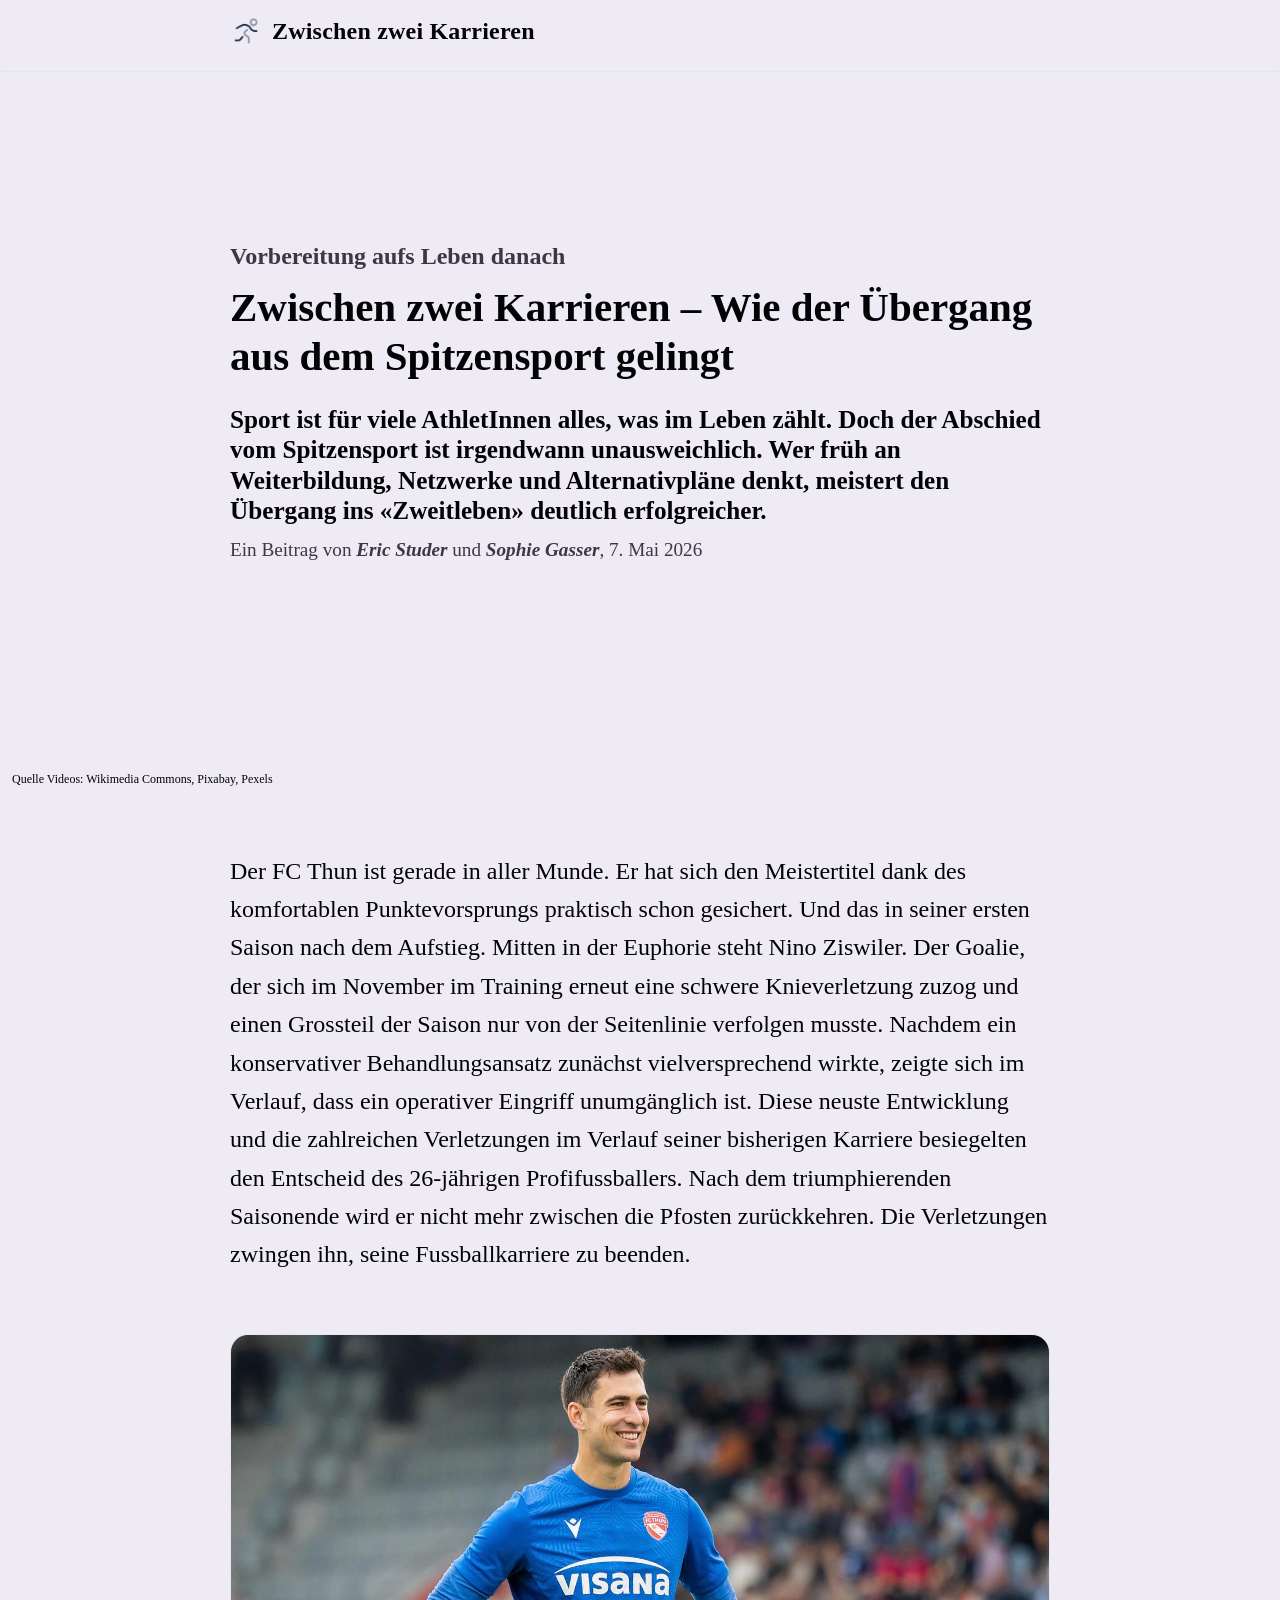
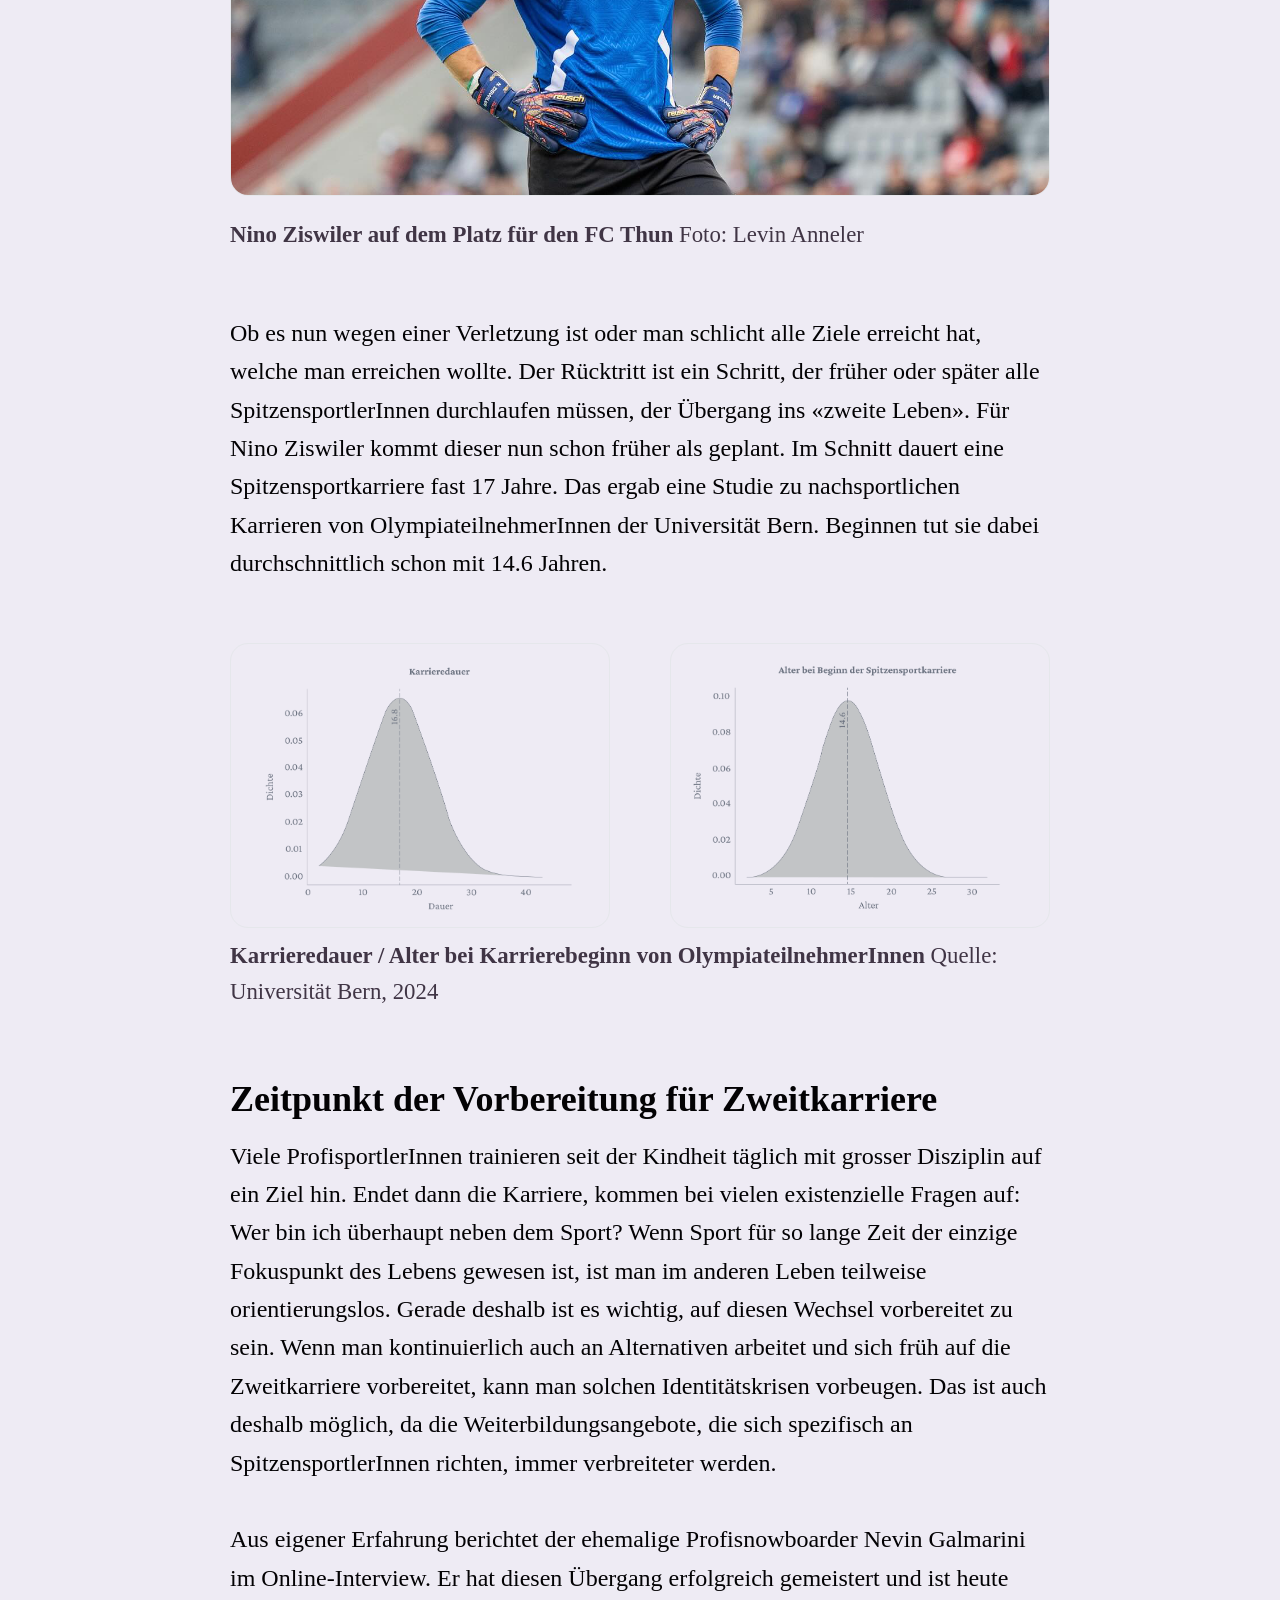
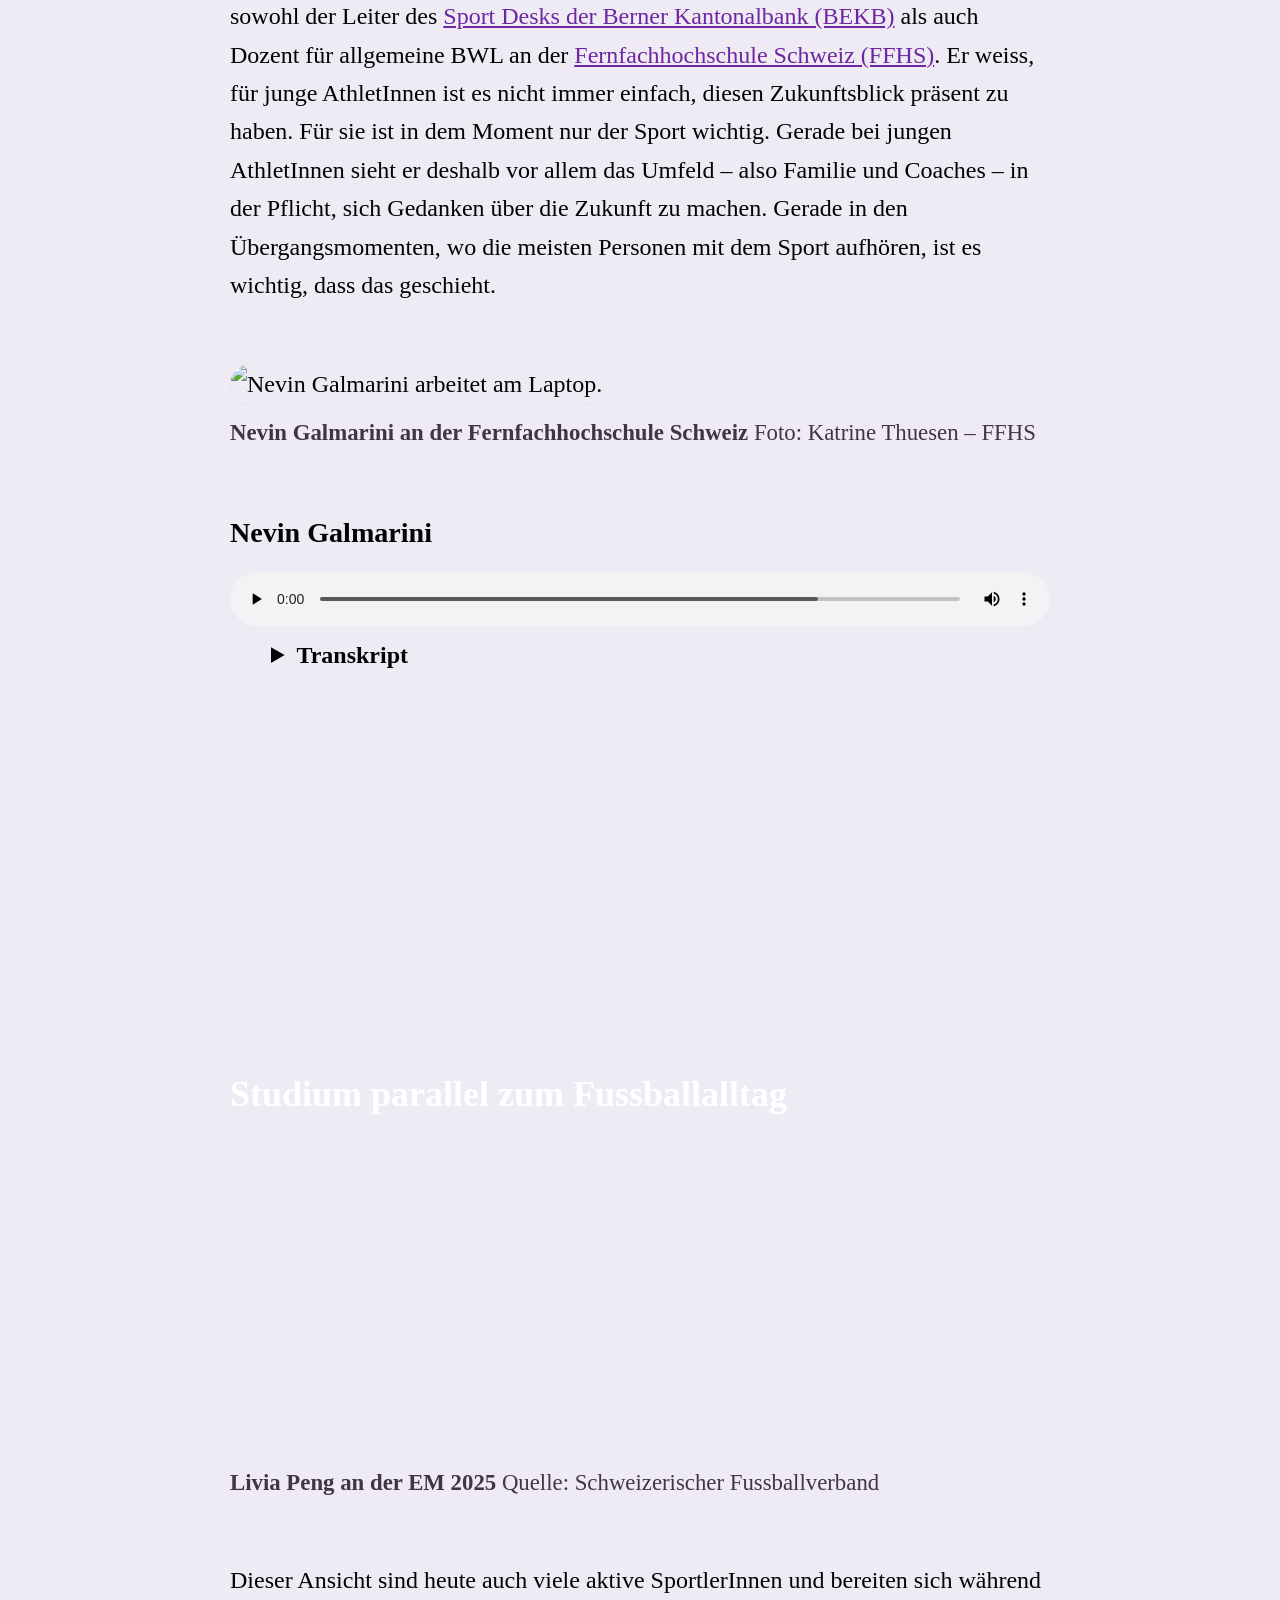
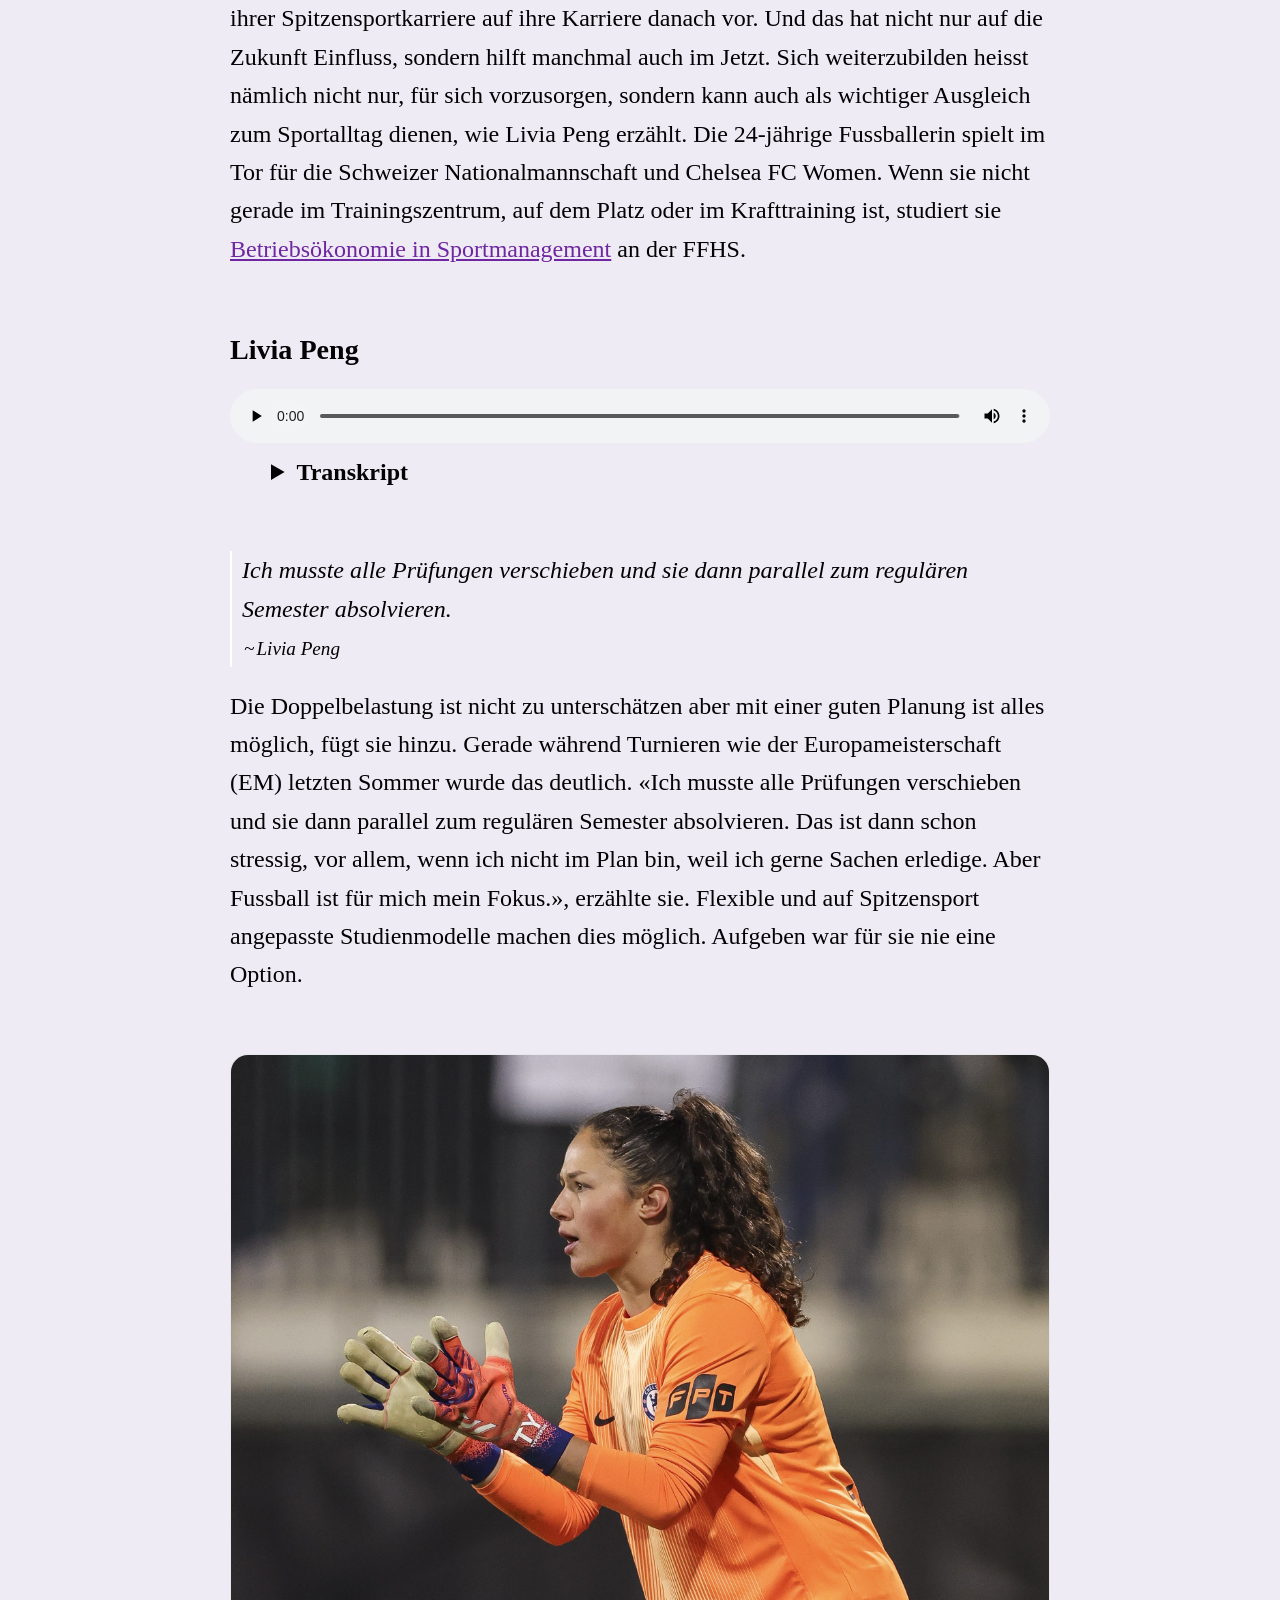
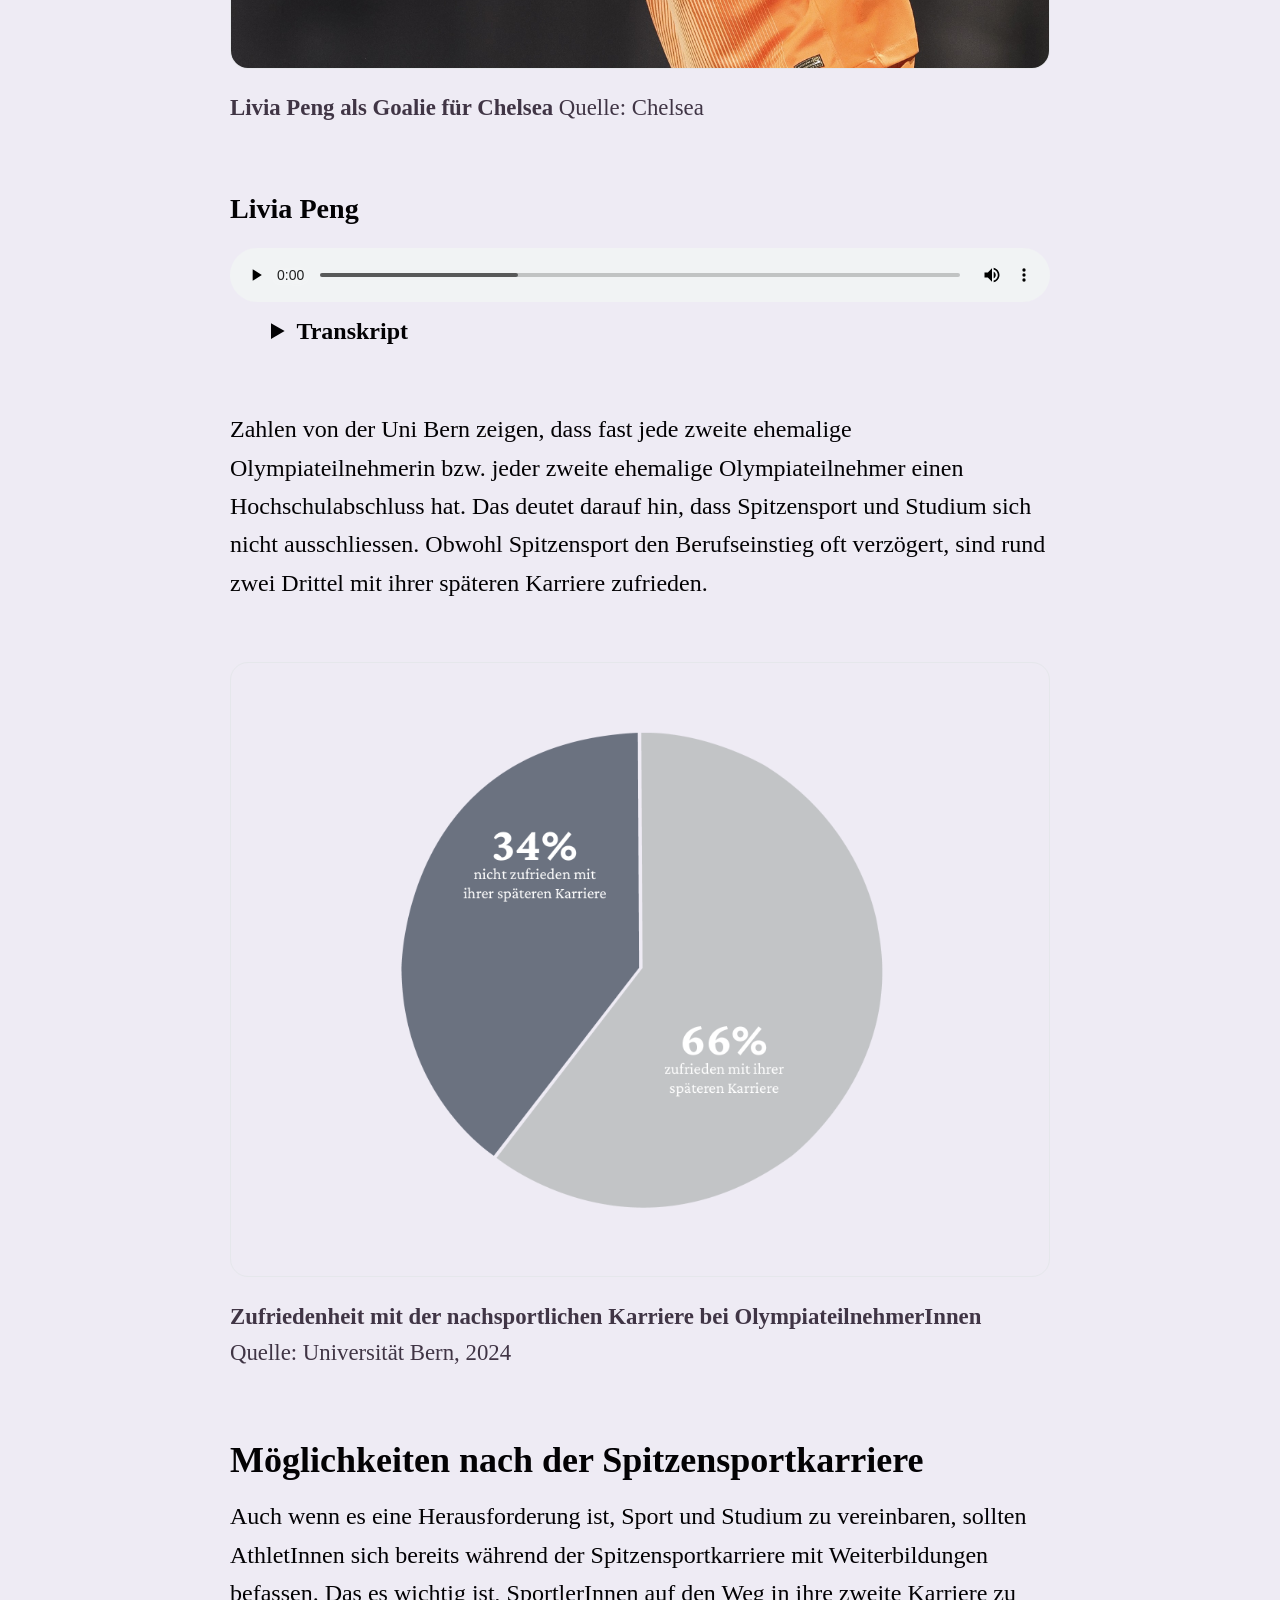
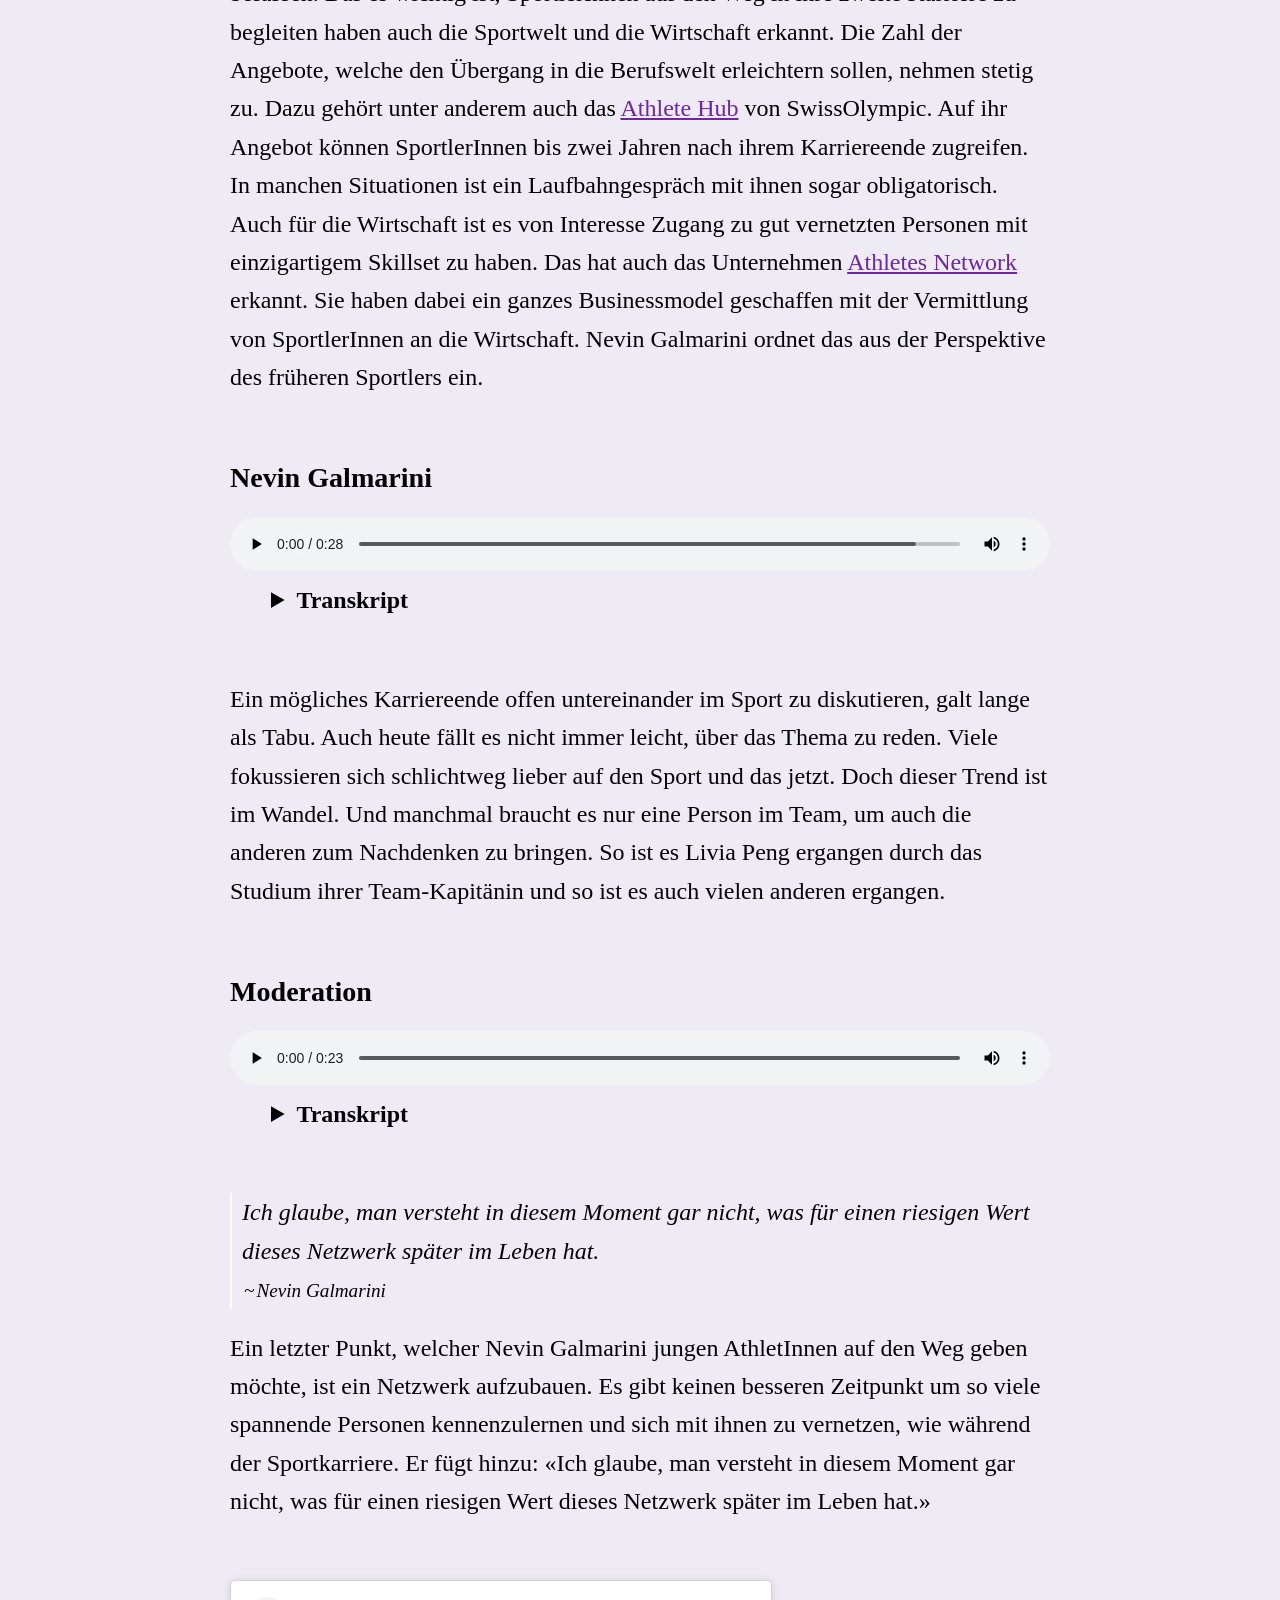
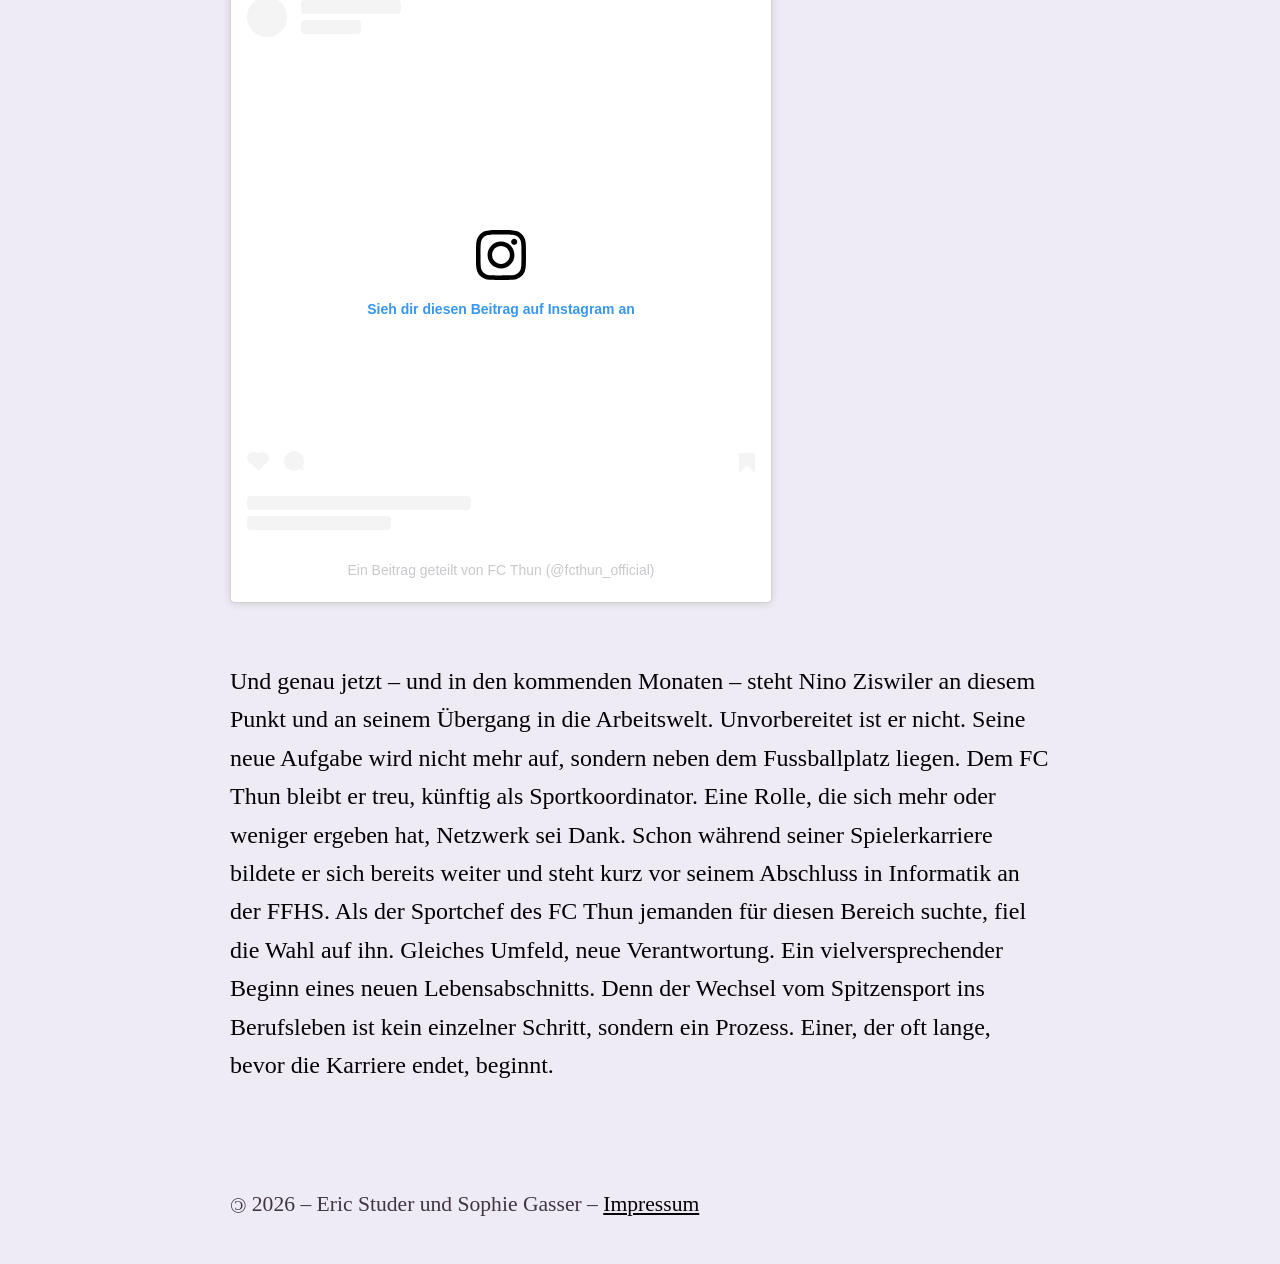
==== commit 55f1d3fe: "Alt-Texte ergänzt" ====
--- a/index.html
+++ b/index.html
@@ -23,7 +23,7 @@
           <!-- !!! FIX !!! Reihenfolge der Inhalte im content-header bis inkl. erstem Textblock ist vorgegeben !!! FIX !!! -->
           <!-- Content-Header -->
           <div class="background-container" id="header-container">
-            <video src="assets/videos/header-video.webm" autoplay muted playsinline loop></video>
+            <video src="assets/videos/header-video.webm" alt="Videos von verschiedenen Sportarten wie Snowboard und Fussball werden abgespielt." autoplay muted playsinline loop></video>
             <div class="overlay"></div>
             <span class="video-sources">Quelle Videos: Wikimedia Commons, Pixabay, Pexels</span>
           </div>
@@ -115,7 +115,7 @@
             <img
               class="figure-image"
               src="assets/images/nevin-laptop-2.jpg"
-              alt="Platzhalterbild: Ersetze dieses Bild durch ein inhaltlich passendes Foto."
+              alt="Nevin Galmarini arbeitet am Laptop."
               loading="lazy" />
             <figcaption class="figure-caption">
               <strong>Nevin Galmarini an der Fernfachhochschule Schweiz</strong> Foto: Katrine Thuesen – FFHS
@@ -185,7 +185,7 @@
             <img
               class="figure-image"
               src="assets/images/livia-2.jpeg"
-              alt="Platzhalterbild: Ersetze dieses Bild durch ein inhaltlich passendes Foto."
+              alt="Livia Peng als Goalie für Chelsea."
               loading="lazy" />
             <figcaption class="figure-caption">
               <strong>Livia Peng als Goalie für Chelsea</strong> Quelle: Chelsea
@@ -216,10 +216,10 @@
             <img
               class="figure-image "
               src="assets/images/grafik-zufriedenheit-karriere.png"
-              alt="Platzhalterbild: Ersetze dieses Bild durch ein inhaltlich passendes Foto."
-              loading="lazy" />
-            <figcaption class="figure-caption">
-              <strong>Zufriedenheit mir der nachsportlichen Karriere bei OlympiateilnehmerInnen</strong> Quelle: Universität Bern, 2024
+              alt="Zufriedenheit mit der nachsportlichen Karriere bei OlympiateilnehmerInnen."
+              loading="lazy" />
+            <figcaption class="figure-caption">
+              <strong>Zufriedenheit mit der nachsportlichen Karriere bei OlympiateilnehmerInnen</strong> Quelle: Universität Bern, 2024
             </figcaption>
           </figure>
         </section>
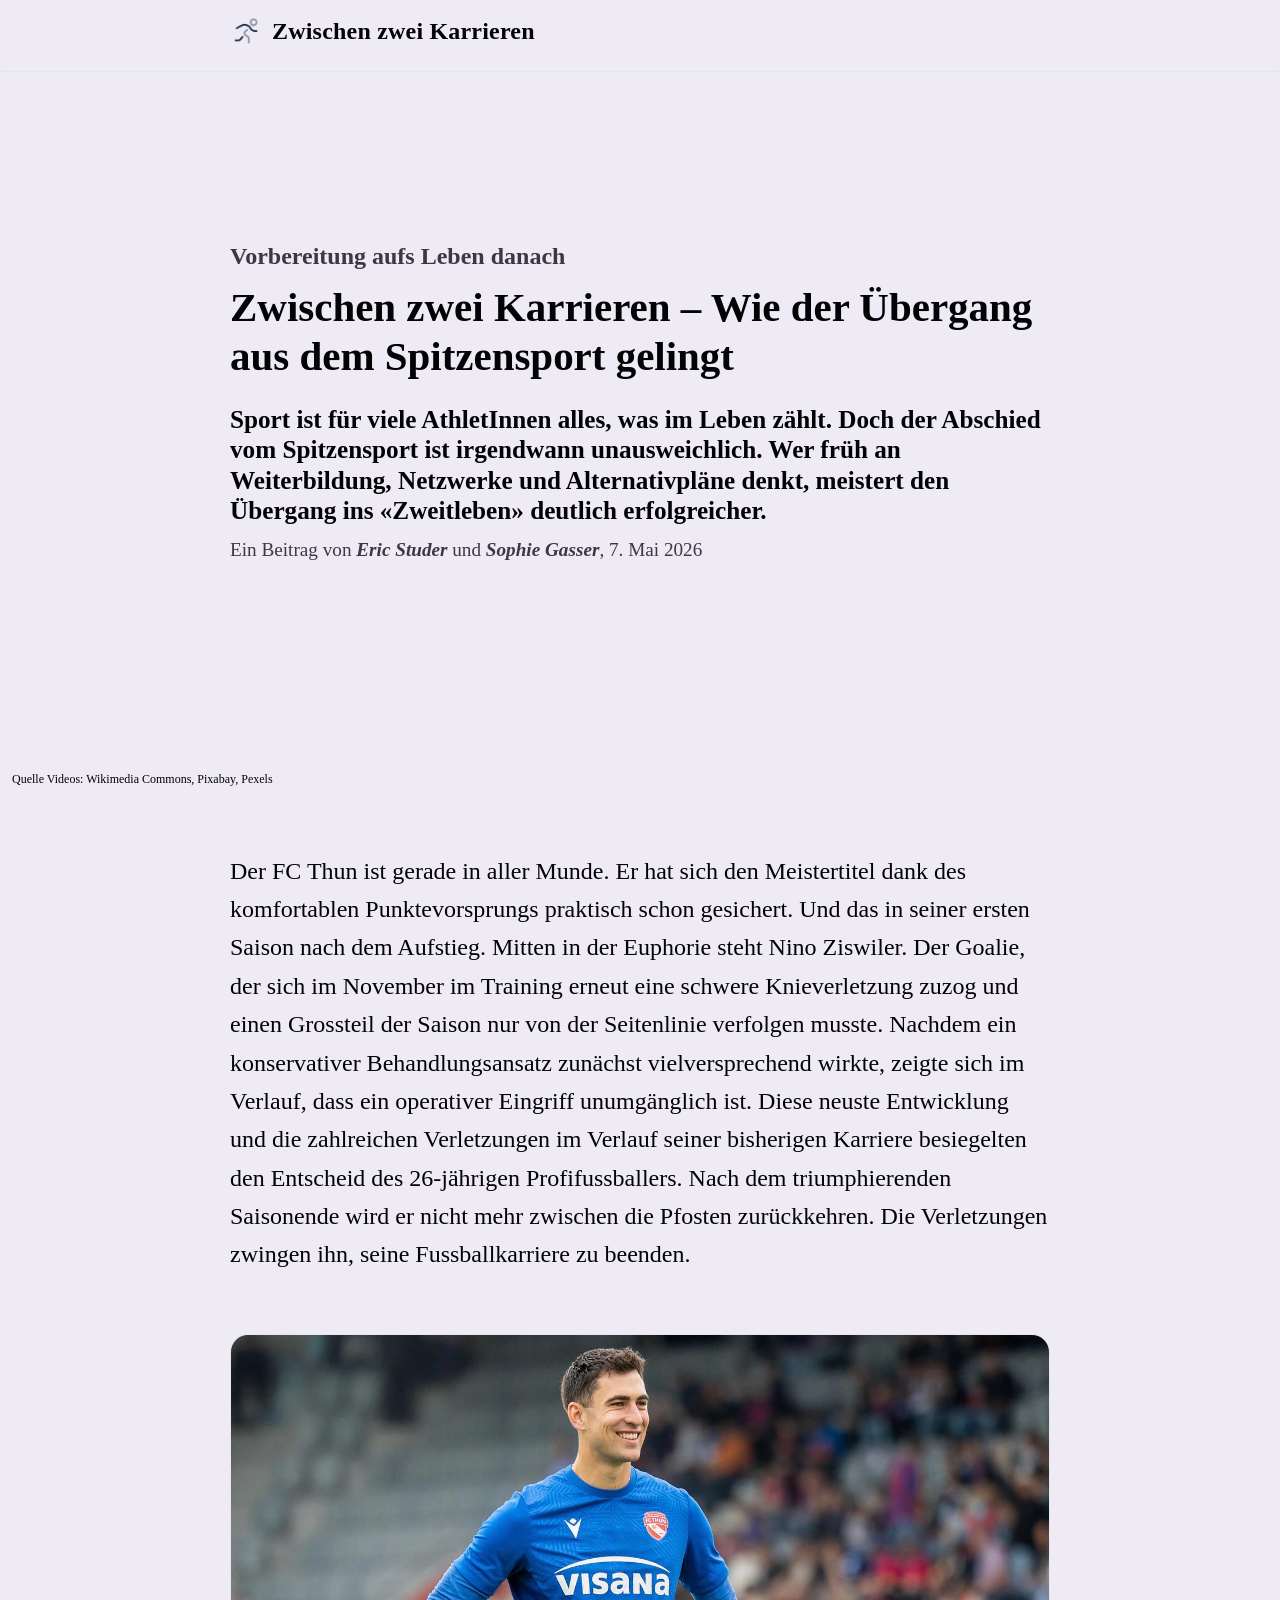
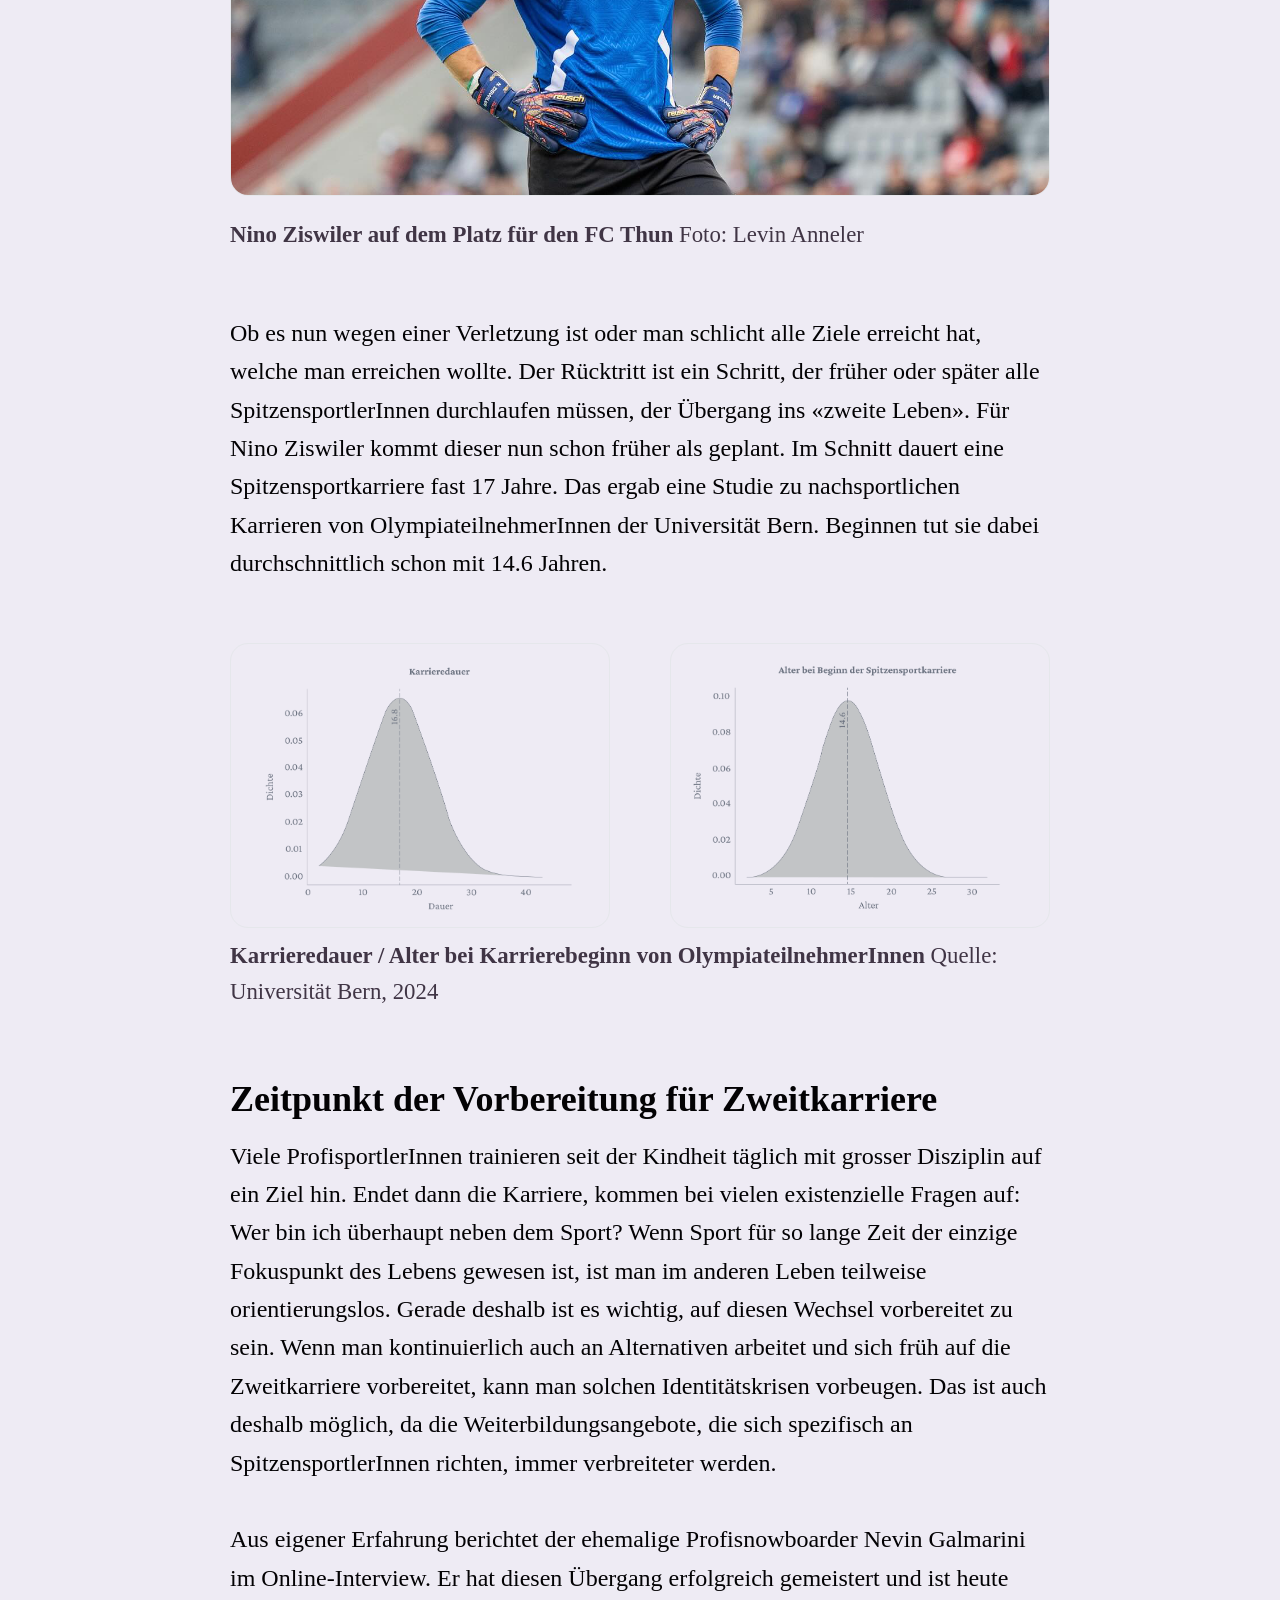
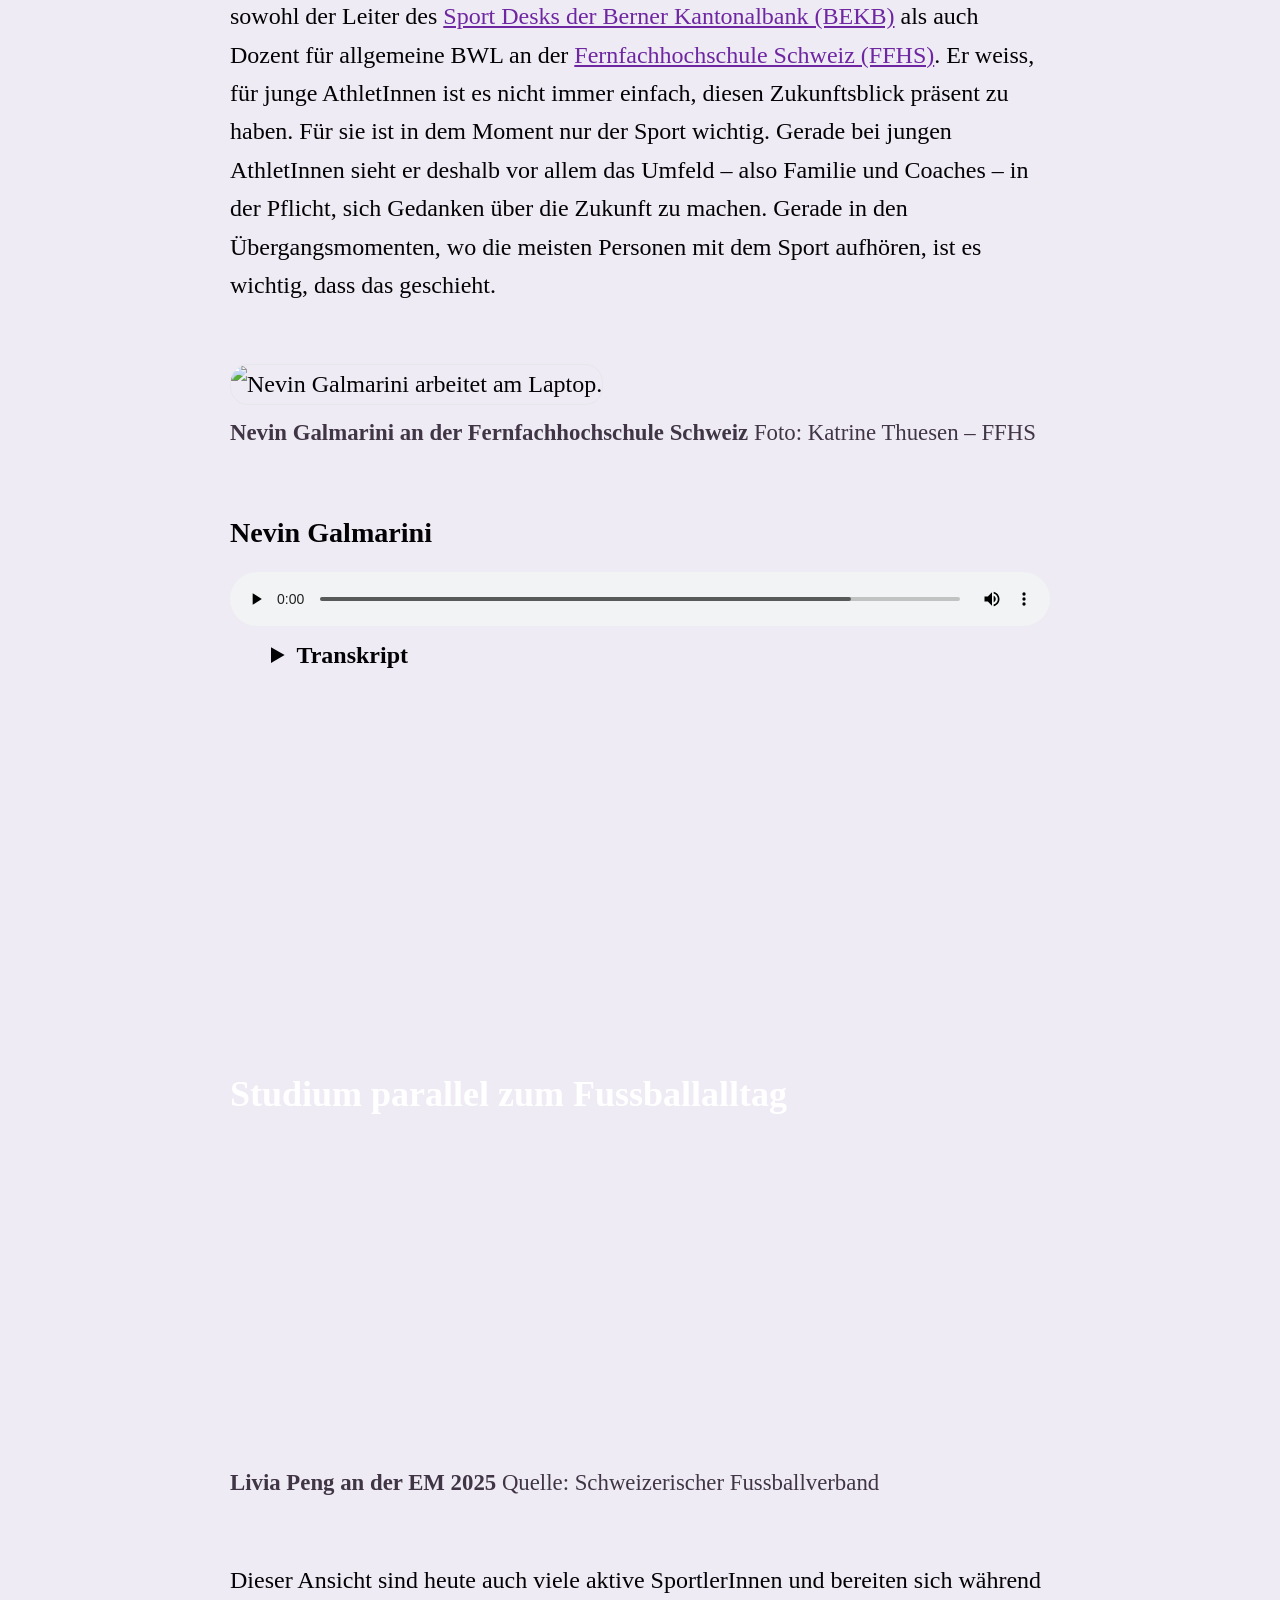
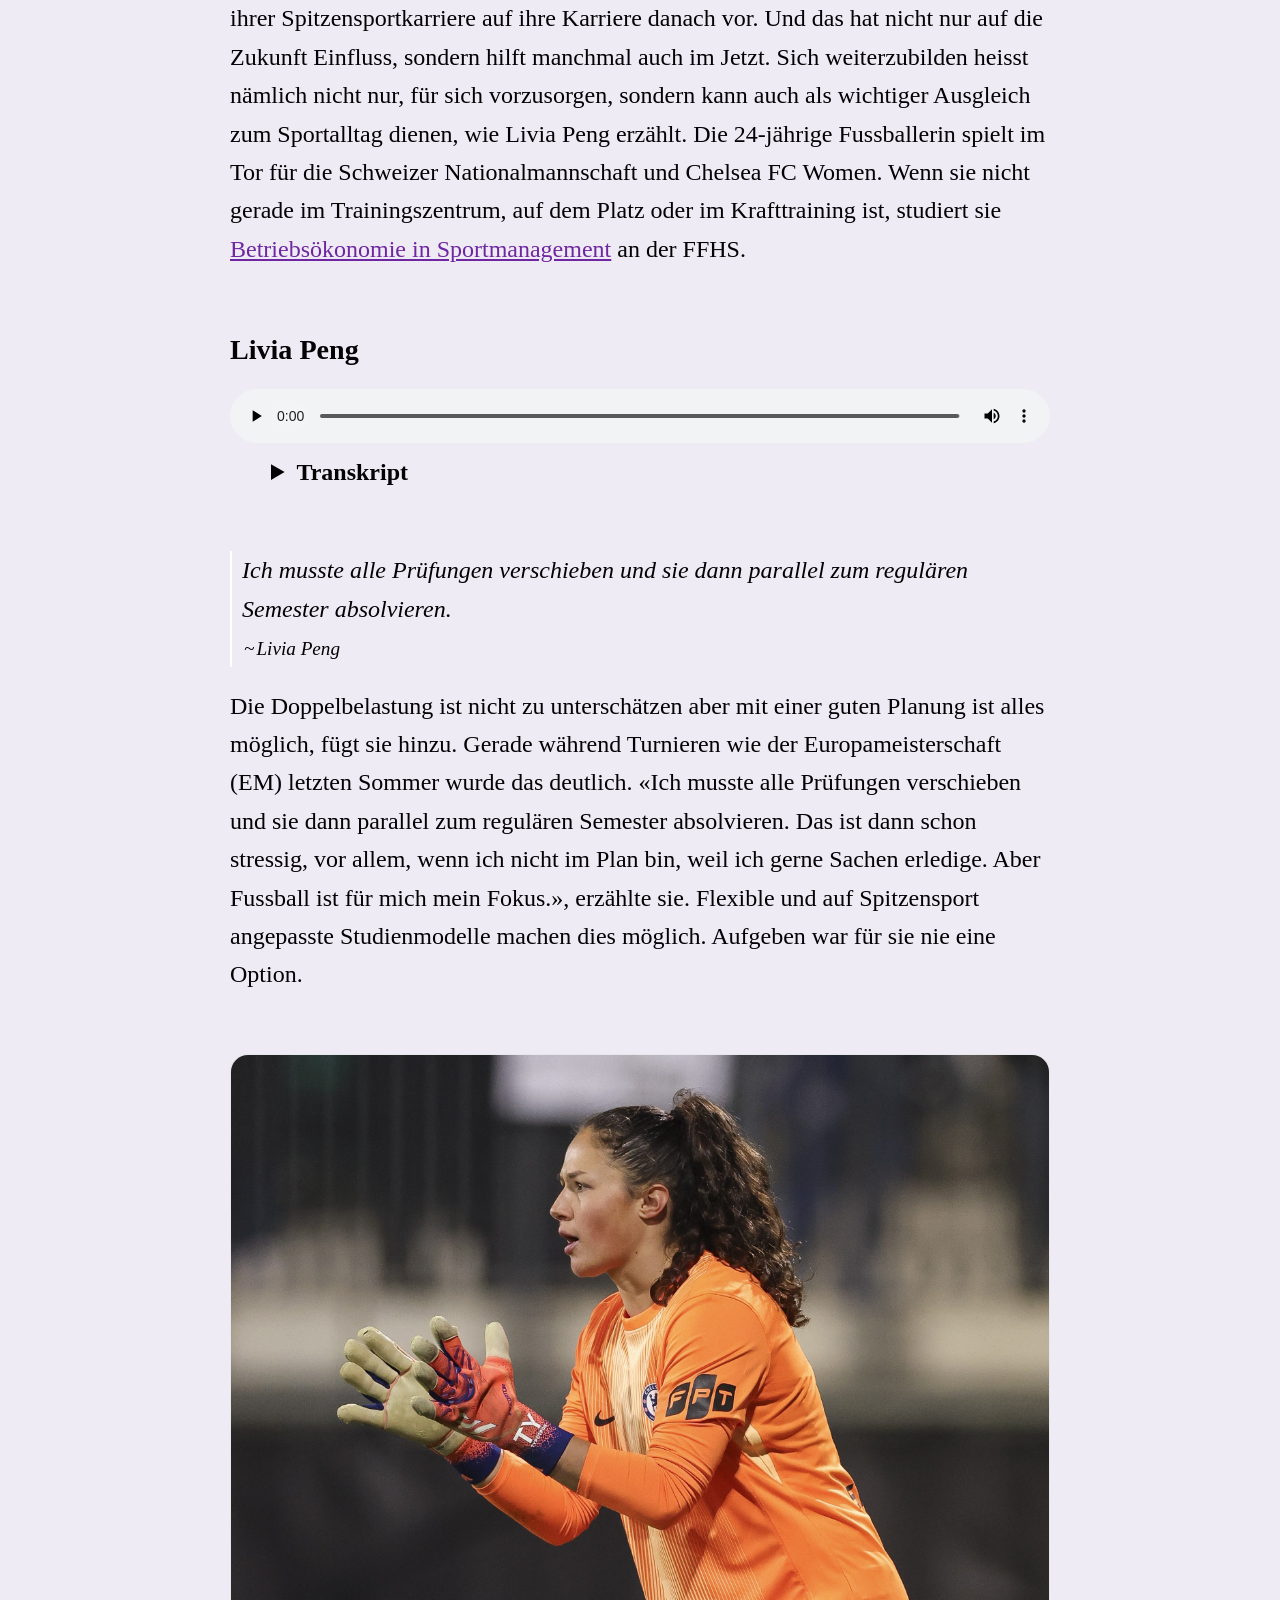
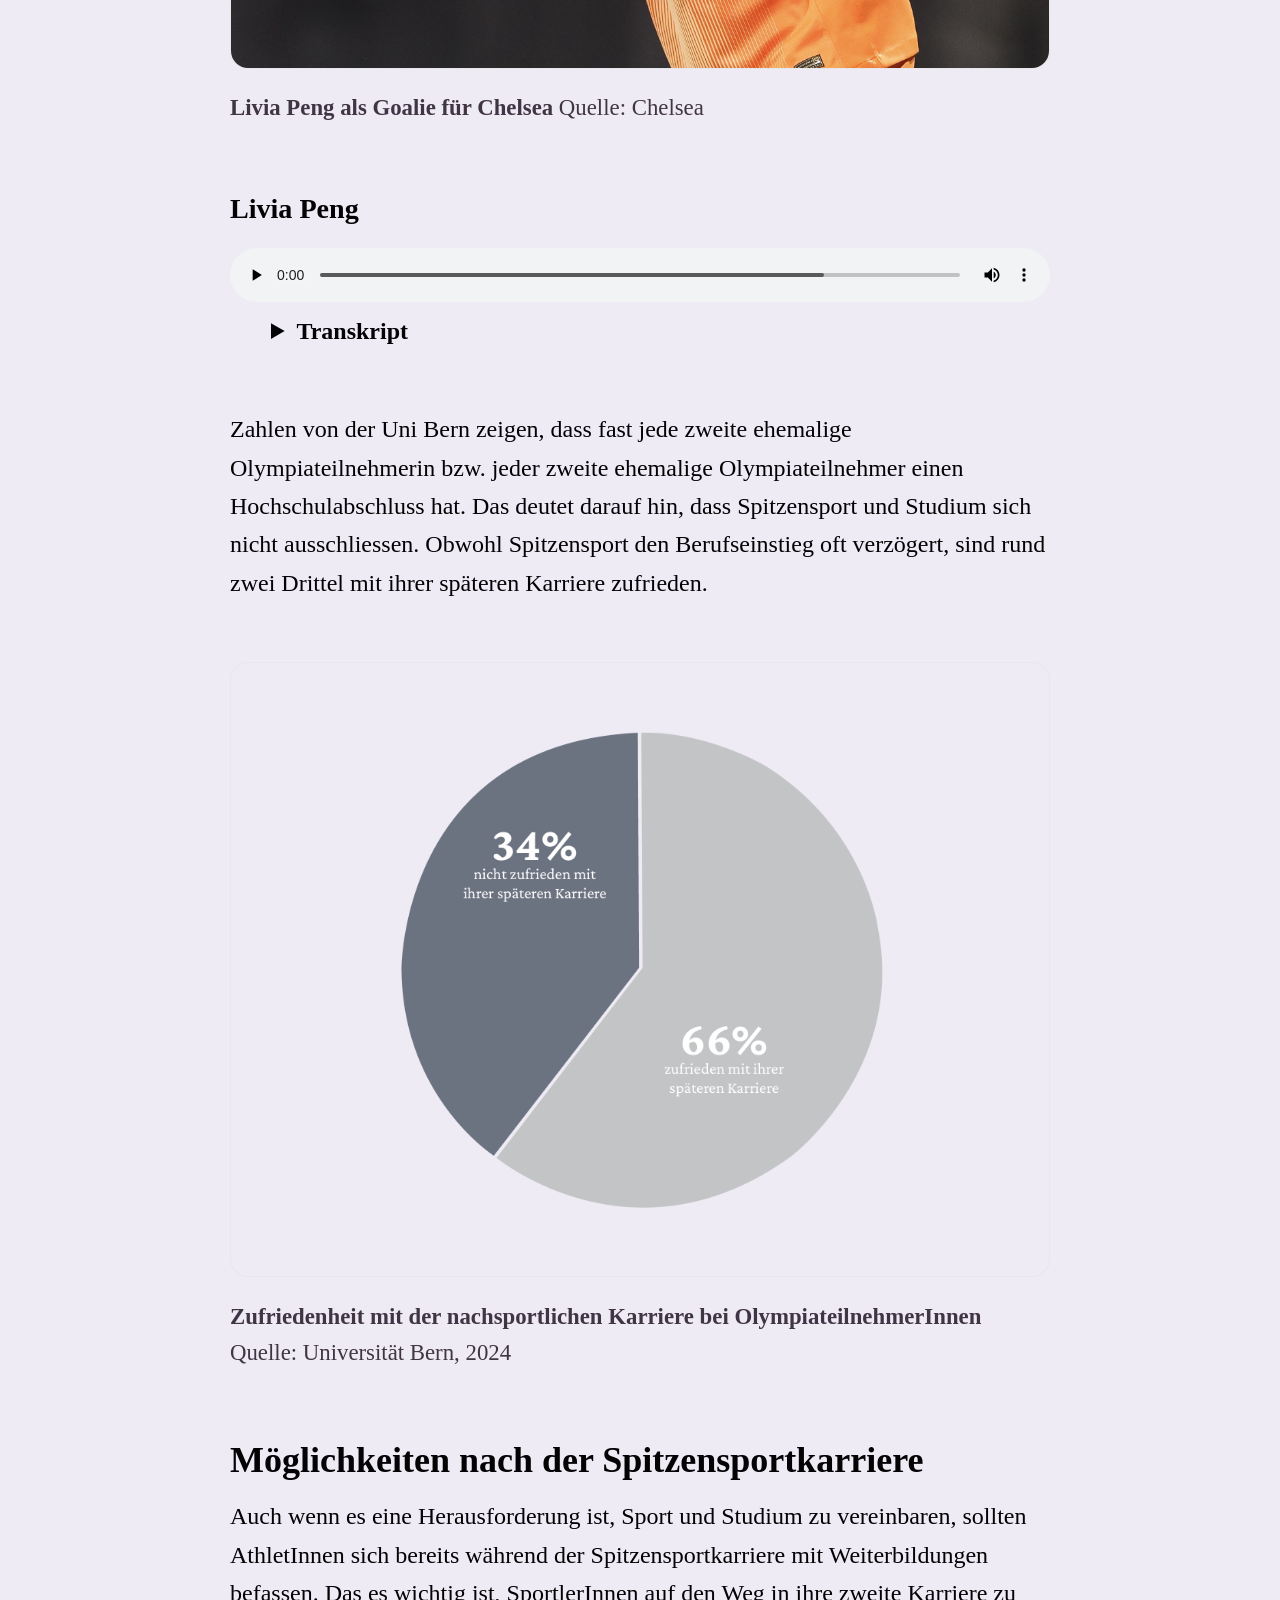
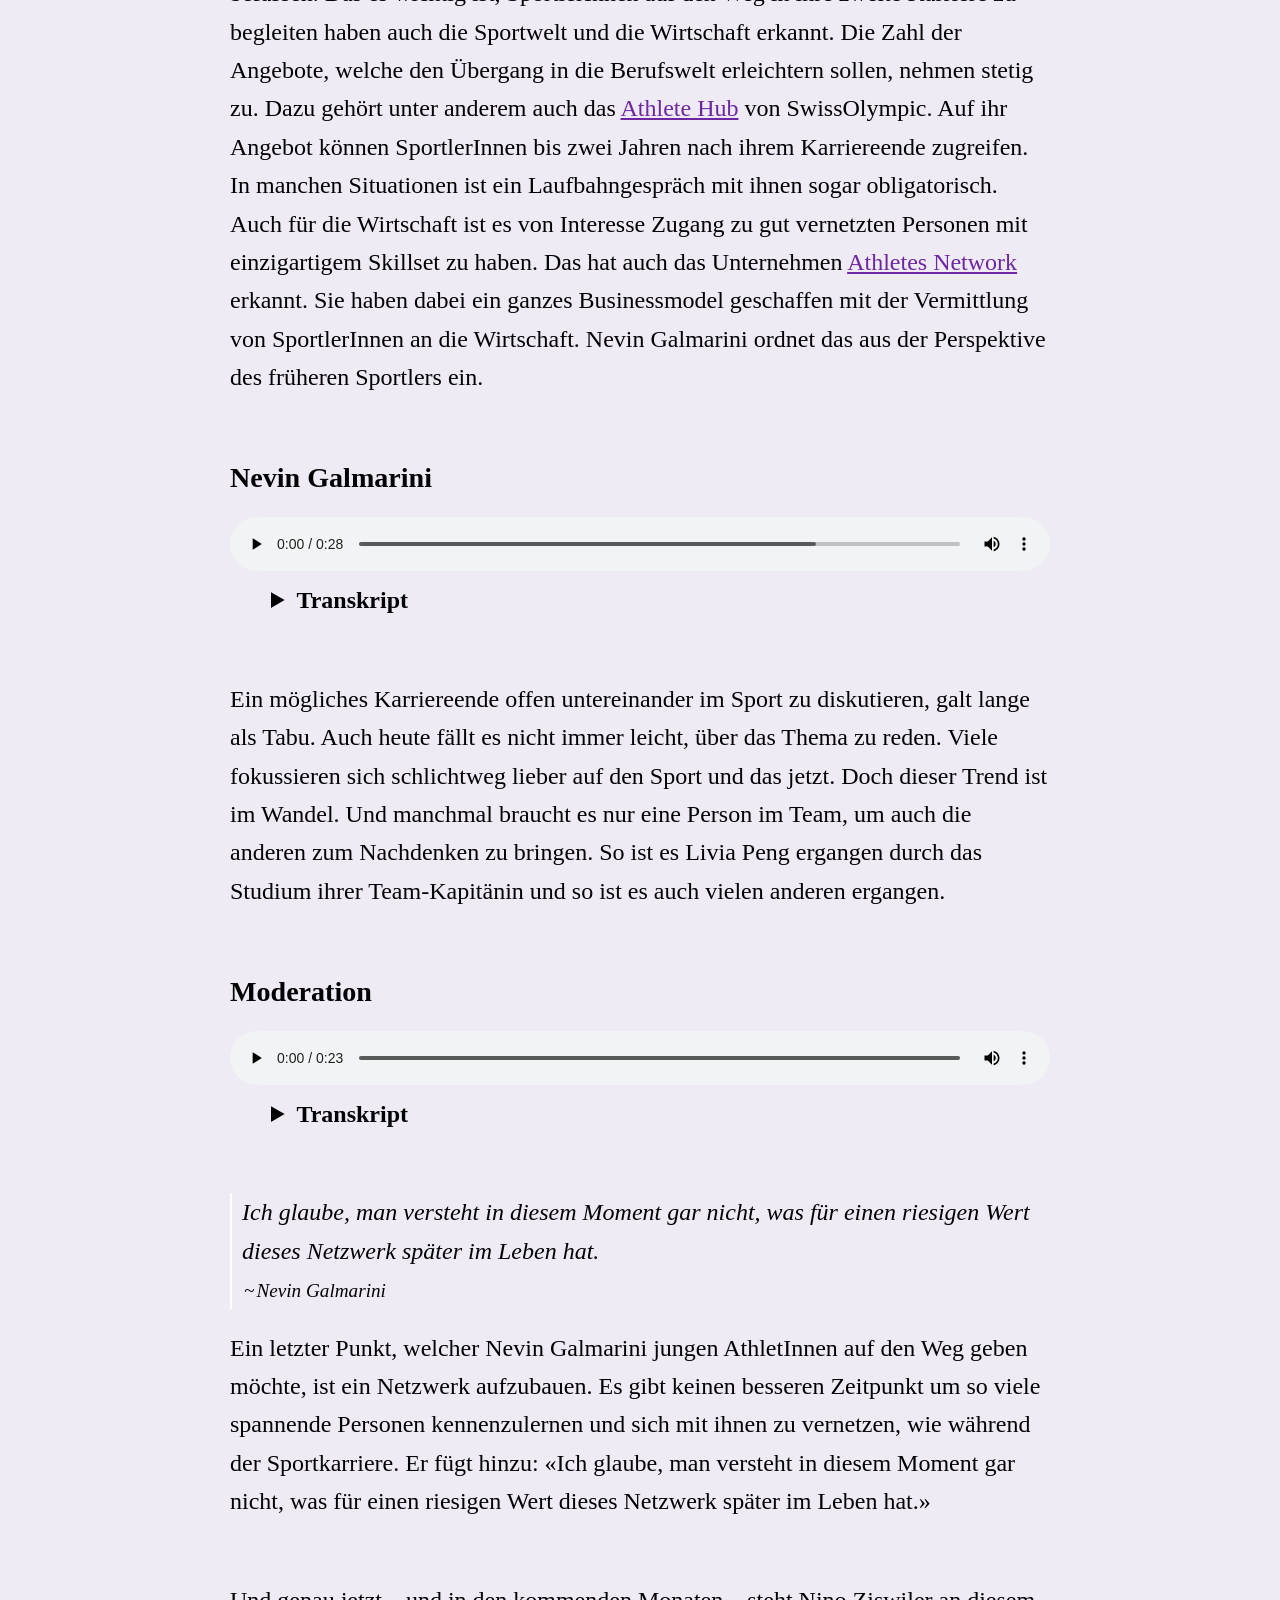
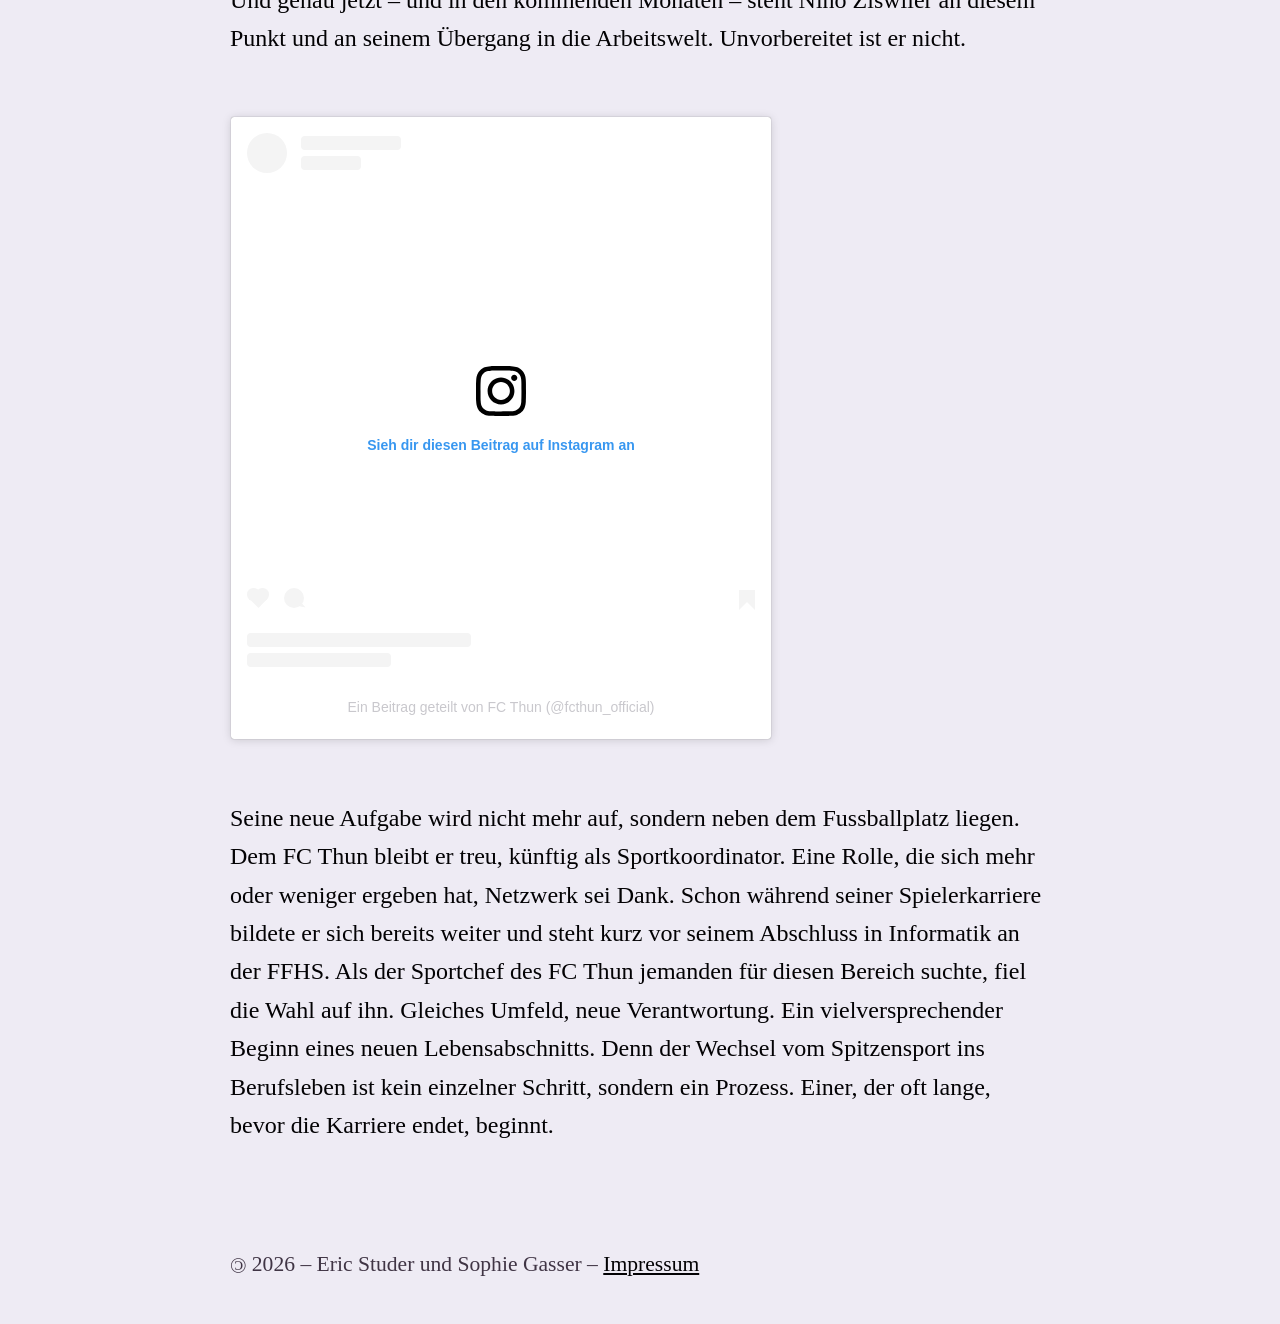
==== commit 383894ab: "letzte ergänzungen" ====
--- a/index.html
+++ b/index.html
@@ -6,7 +6,7 @@
     <title>Zwischen zwei Karrieren</title>
     <link rel="icon" type="image/x-icon" href="assets/images/icon.ico">
 
-    <meta name="description" content="Standardisierte Vorlage für einen Multimediabeitrag (Fokus: Inhalt)." />
+    <meta name="description" content="Sport ist für AthletInnen alles, was im Leben zählt. Doch der Abschied vom Spitzensport ist unausweichlich. Wer früh an Alternativpläne denkt, meistert den Übergang erfolgreicher." />
     <link rel="stylesheet" href="css/style.css" />
     <link href="https://api.fontshare.com/v2/css?f[]=crimson-pro@1,2&display=swap" rel="stylesheet"> 
   </head>
@@ -20,8 +20,7 @@
 
     <main class="page">
       <article>
-          <!-- !!! FIX !!! Reihenfolge der Inhalte im content-header bis inkl. erstem Textblock ist vorgegeben !!! FIX !!! -->
-          <!-- Content-Header -->
+        
           <div class="background-container" id="header-container">
             <video src="assets/videos/header-video.webm" alt="Videos von verschiedenen Sportarten wie Snowboard und Fussball werden abgespielt." autoplay muted playsinline loop></video>
             <div class="overlay"></div>
@@ -30,26 +29,19 @@
           
           <header class="content-header">
             <div class="header-top">
-              <!-- Oberzeile -->
+              
               <p class="preheadline">Vorbereitung aufs Leben danach</p>
-              <!-- Ende - Oberzeile -->
-    
-              <!-- Titel -->
+              
               <h1 class="headline" id="headline-title">Zwischen zwei Karrieren – Wie der Übergang aus dem Spitzensport gelingt</h1>
-              <!-- Ende - Titel -->
-    
-              <!-- Lead -->
+              
               <p class="lead">
                 Sport ist für viele AthletInnen alles, was im Leben zählt. Doch der Abschied vom Spitzensport ist irgendwann unausweichlich. Wer früh an Weiterbildung, Netzwerke und Alternativpläne denkt, meistert den Übergang ins «Zweitleben» deutlich erfolgreicher. 
               </p>
-              <!-- Ende - Lead -->
-    
-              <!-- Autor:innenzeile-->
+              
               <p class="author-line content-block">
                 Ein Beitrag von <span class="author-name">Eric Studer</span> und <span class="author-name">Sophie Gasser</span>,
                 <time datetime="2026-05-07">7. Mai 2026</time>
               </p>
-              <!-- Ende - Autor:innenzeile-->
             </div>
             
           </header>
@@ -62,9 +54,6 @@
                 Der FC Thun ist gerade in aller Munde. Er hat sich den Meistertitel dank des komfortablen Punktevorsprungs praktisch schon gesichert. Und das in seiner ersten Saison nach dem Aufstieg. Mitten in der Euphorie steht Nino Ziswiler. Der Goalie, der sich im November im Training erneut eine schwere Knieverletzung zuzog und einen Grossteil der Saison nur von der Seitenlinie verfolgen musste. Nachdem ein konservativer Behandlungsansatz zunächst vielversprechend wirkte, zeigte sich im Verlauf, dass ein operativer Eingriff unumgänglich ist. Diese neuste Entwicklung und die zahlreichen Verletzungen im Verlauf seiner bisherigen Karriere besiegelten den Entscheid des 26-jährigen Profifussballers. Nach dem triumphierenden Saisonende wird er nicht mehr zwischen die Pfosten zurückkehren. Die Verletzungen zwingen ihn, seine Fussballkarriere zu beenden.
               </p>
             </div>
-          <!-- Ende - Content-Header -->
-  
-          <!-- VARIABLE: Inhalte können ab hier in der Reihenfolge angepasst werden -->
 
           <figure class="content-block">
             <img
@@ -79,7 +68,8 @@
   
           <div class="content-block text-block">
             <p>
-Ob es nun wegen einer Verletzung ist oder man schlicht alle Ziele erreicht hat, welche man erreichen wollte. Der Rücktritt ist ein Schritt, der früher oder später alle SpitzensportlerInnen durchlaufen müssen, der Übergang ins «zweite Leben». Für Nino Ziswiler kommt dieser nun schon früher als geplant. Im Schnitt dauert eine Spitzensportkarriere fast 17 Jahre. Das ergab eine Studie zu nachsportlichen Karrieren von OlympiateilnehmerInnen der Universität Bern. Beginnen tut sie dabei durchschnittlich schon mit 14.6 Jahren.            </p>
+              Ob es nun wegen einer Verletzung ist oder man schlicht alle Ziele erreicht hat, welche man erreichen wollte. Der Rücktritt ist ein Schritt, der früher oder später alle SpitzensportlerInnen durchlaufen müssen, der Übergang ins «zweite Leben». Für Nino Ziswiler kommt dieser nun schon früher als geplant. Im Schnitt dauert eine Spitzensportkarriere fast 17 Jahre. Das ergab eine Studie zu nachsportlichen Karrieren von OlympiateilnehmerInnen der Universität Bern. Beginnen tut sie dabei durchschnittlich schon mit 14.6 Jahren.
+            </p>
           </div>
 
           <figure class="content-block">
@@ -277,6 +267,12 @@
               Ein letzter Punkt, welcher Nevin Galmarini jungen AthletInnen auf den Weg geben möchte, ist ein Netzwerk aufzubauen. Es gibt keinen besseren Zeitpunkt um so viele spannende Personen kennenzulernen und sich mit ihnen zu vernetzen, wie während der Sportkarriere. Er fügt hinzu: «Ich glaube, man versteht in diesem Moment gar nicht, was für einen riesigen Wert dieses Netzwerk später im Leben hat.»
             </p>
           </div>
+
+          <div class="content-block text-block">          
+            <p>
+              Und genau jetzt – und in den kommenden Monaten – steht Nino Ziswiler an diesem Punkt und an seinem Übergang in die Arbeitswelt. Unvorbereitet ist er nicht.
+            </p>
+          </div>
   
           <div class="content-block social-block">
             <blockquote class="instagram-media" data-instgrm-captioned data-instgrm-permalink="https://www.instagram.com/reel/DWT8vRECIku/?utm_source=ig_embed&amp;utm_campaign=loading" data-instgrm-version="14" style=" background:#FFF; border:0; border-radius:3px; box-shadow:0 0 1px 0 rgba(0,0,0,0.5),0 1px 10px 0 rgba(0,0,0,0.15); margin: 1px; max-width:540px; min-width:326px; padding:0; width:99.375%; width:-webkit-calc(100% - 2px); width:calc(100% - 2px);"><div style="padding:16px;"> <a href="https://www.instagram.com/reel/DWT8vRECIku/?utm_source=ig_embed&amp;utm_campaign=loading" style=" background:#FFFFFF; line-height:0; padding:0 0; text-align:center; text-decoration:none; width:100%;" target="_blank"> <div style=" display: flex; flex-direction: row; align-items: center;"> <div style="background-color: #F4F4F4; border-radius: 50%; flex-grow: 0; height: 40px; margin-right: 14px; width: 40px;"></div> <div style="display: flex; flex-direction: column; flex-grow: 1; justify-content: center;"> <div style=" background-color: #F4F4F4; border-radius: 4px; flex-grow: 0; height: 14px; margin-bottom: 6px; width: 100px;"></div> <div style=" background-color: #F4F4F4; border-radius: 4px; flex-grow: 0; height: 14px; width: 60px;"></div></div></div><div style="padding: 19% 0;"></div> <div style="display:block; height:50px; margin:0 auto 12px; width:50px;"><svg width="50px" height="50px" viewBox="0 0 60 60" version="1.1" xmlns="https://www.w3.org/2000/svg" xmlns:xlink="https://www.w3.org/1999/xlink"><g stroke="none" stroke-width="1" fill="none" fill-rule="evenodd"><g transform="translate(-511.000000, -20.000000)" fill="#000000"><g><path d="M556.869,30.41 C554.814,30.41 553.148,32.076 553.148,34.131 C553.148,36.186 554.814,37.852 556.869,37.852 C558.924,37.852 560.59,36.186 560.59,34.131 C560.59,32.076 558.924,30.41 556.869,30.41 M541,60.657 C535.114,60.657 530.342,55.887 530.342,50 C530.342,44.114 535.114,39.342 541,39.342 C546.887,39.342 551.658,44.114 551.658,50 C551.658,55.887 546.887,60.657 541,60.657 M541,33.886 C532.1,33.886 524.886,41.1 524.886,50 C524.886,58.899 532.1,66.113 541,66.113 C549.9,66.113 557.115,58.899 557.115,50 C557.115,41.1 549.9,33.886 541,33.886 M565.378,62.101 C565.244,65.022 564.756,66.606 564.346,67.663 C563.803,69.06 563.154,70.057 562.106,71.106 C561.058,72.155 560.06,72.803 558.662,73.347 C557.607,73.757 556.021,74.244 553.102,74.378 C549.944,74.521 548.997,74.552 541,74.552 C533.003,74.552 532.056,74.521 528.898,74.378 C525.979,74.244 524.393,73.757 523.338,73.347 C521.94,72.803 520.942,72.155 519.894,71.106 C518.846,70.057 518.197,69.06 517.654,67.663 C517.244,66.606 516.755,65.022 516.623,62.101 C516.479,58.943 516.448,57.996 516.448,50 C516.448,42.003 516.479,41.056 516.623,37.899 C516.755,34.978 517.244,33.391 517.654,32.338 C518.197,30.938 518.846,29.942 519.894,28.894 C520.942,27.846 521.94,27.196 523.338,26.654 C524.393,26.244 525.979,25.756 528.898,25.623 C532.057,25.479 533.004,25.448 541,25.448 C548.997,25.448 549.943,25.479 553.102,25.623 C556.021,25.756 557.607,26.244 558.662,26.654 C560.06,27.196 561.058,27.846 562.106,28.894 C563.154,29.942 563.803,30.938 564.346,32.338 C564.756,33.391 565.244,34.978 565.378,37.899 C565.522,41.056 565.552,42.003 565.552,50 C565.552,57.996 565.522,58.943 565.378,62.101 M570.82,37.631 C570.674,34.438 570.167,32.258 569.425,30.349 C568.659,28.377 567.633,26.702 565.965,25.035 C564.297,23.368 562.623,22.342 560.652,21.575 C558.743,20.834 556.562,20.326 553.369,20.18 C550.169,20.033 549.148,20 541,20 C532.853,20 531.831,20.033 528.631,20.18 C525.438,20.326 523.257,20.834 521.349,21.575 C519.376,22.342 517.703,23.368 516.035,25.035 C514.368,26.702 513.342,28.377 512.574,30.349 C511.834,32.258 511.326,34.438 511.181,37.631 C511.035,40.831 511,41.851 511,50 C511,58.147 511.035,59.17 511.181,62.369 C511.326,65.562 511.834,67.743 512.574,69.651 C513.342,71.625 514.368,73.296 516.035,74.965 C517.703,76.634 519.376,77.658 521.349,78.425 C523.257,79.167 525.438,79.673 528.631,79.82 C531.831,79.965 532.853,80.001 541,80.001 C549.148,80.001 550.169,79.965 553.369,79.82 C556.562,79.673 558.743,79.167 560.652,78.425 C562.623,77.658 564.297,76.634 565.965,74.965 C567.633,73.296 568.659,71.625 569.425,69.651 C570.167,67.743 570.674,65.562 570.82,62.369 C570.966,59.17 571,58.147 571,50 C571,41.851 570.966,40.831 570.82,37.631"></path></g></g></g></svg></div><div style="padding-top: 8px;"> <div style=" color:#3897f0; font-family:Arial,sans-serif; font-size:14px; font-style:normal; font-weight:550; line-height:18px;">Sieh dir diesen Beitrag auf Instagram an</div></div><div style="padding: 12.5% 0;"></div> <div style="display: flex; flex-direction: row; margin-bottom: 14px; align-items: center;"><div> <div style="background-color: #F4F4F4; border-radius: 50%; height: 12.5px; width: 12.5px; transform: translateX(0px) translateY(7px);"></div> <div style="background-color: #F4F4F4; height: 12.5px; transform: rotate(-45deg) translateX(3px) translateY(1px); width: 12.5px; flex-grow: 0; margin-right: 14px; margin-left: 2px;"></div> <div style="background-color: #F4F4F4; border-radius: 50%; height: 12.5px; width: 12.5px; transform: translateX(9px) translateY(-18px);"></div></div><div style="margin-left: 8px;"> <div style=" background-color: #F4F4F4; border-radius: 50%; flex-grow: 0; height: 20px; width: 20px;"></div> <div style=" width: 0; height: 0; border-top: 2px solid transparent; border-left: 6px solid #f4f4f4; border-bottom: 2px solid transparent; transform: translateX(16px) translateY(-4px) rotate(30deg)"></div></div><div style="margin-left: auto;"> <div style=" width: 0px; border-top: 8px solid #F4F4F4; border-right: 8px solid transparent; transform: translateY(16px);"></div> <div style=" background-color: #F4F4F4; flex-grow: 0; height: 12px; width: 16px; transform: translateY(-4px);"></div> <div style=" width: 0; height: 0; border-top: 8px solid #F4F4F4; border-left: 8px solid transparent; transform: translateY(-4px) translateX(8px);"></div></div></div> <div style="display: flex; flex-direction: column; flex-grow: 1; justify-content: center; margin-bottom: 24px;"> <div style=" background-color: #F4F4F4; border-radius: 4px; flex-grow: 0; height: 14px; margin-bottom: 6px; width: 224px;"></div> <div style=" background-color: #F4F4F4; border-radius: 4px; flex-grow: 0; height: 14px; width: 144px;"></div></div></a><p style=" color:#c9c8cd; font-family:Arial,sans-serif; font-size:14px; line-height:17px; margin-bottom:0; margin-top:8px; overflow:hidden; padding:8px 0 7px; text-align:center; text-overflow:ellipsis; white-space:nowrap;"><a href="https://www.instagram.com/reel/DWT8vRECIku/?utm_source=ig_embed&amp;utm_campaign=loading" style=" color:#c9c8cd; font-family:Arial,sans-serif; font-size:14px; font-style:normal; font-weight:normal; line-height:17px; text-decoration:none;" target="_blank">Ein Beitrag geteilt von FC Thun (@fcthun_official)</a></p></div></blockquote>
@@ -285,13 +281,11 @@
   
           <div class="content-block text-block">          
             <p>
-              Und genau jetzt – und in den kommenden Monaten – steht Nino Ziswiler an diesem Punkt und an seinem Übergang in die Arbeitswelt. Unvorbereitet ist er nicht. Seine neue Aufgabe wird nicht mehr auf, sondern neben dem Fussballplatz liegen. Dem FC Thun bleibt er treu, künftig als Sportkoordinator. Eine Rolle, die sich mehr oder weniger ergeben hat, Netzwerk sei Dank. Schon während seiner Spielerkarriere bildete er sich bereits weiter und steht kurz vor seinem Abschluss in Informatik an der FFHS. Als der Sportchef des FC Thun jemanden für diesen Bereich suchte, fiel die Wahl auf ihn. Gleiches Umfeld, neue Verantwortung. Ein vielversprechender Beginn eines neuen Lebensabschnitts.  Denn der Wechsel vom Spitzensport ins Berufsleben ist kein einzelner Schritt, sondern ein Prozess. Einer, der oft lange, bevor die Karriere endet, beginnt.
+              Seine neue Aufgabe wird nicht mehr auf, sondern neben dem Fussballplatz liegen. Dem FC Thun bleibt er treu, künftig als Sportkoordinator. Eine Rolle, die sich mehr oder weniger ergeben hat, Netzwerk sei Dank. Schon während seiner Spielerkarriere bildete er sich bereits weiter und steht kurz vor seinem Abschluss in Informatik an der FFHS. Als der Sportchef des FC Thun jemanden für diesen Bereich suchte, fiel die Wahl auf ihn. Gleiches Umfeld, neue Verantwortung. Ein vielversprechender Beginn eines neuen Lebensabschnitts.  Denn der Wechsel vom Spitzensport ins Berufsleben ist kein einzelner Schritt, sondern ein Prozess. Einer, der oft lange, bevor die Karriere endet, beginnt.
             </p>
           </div>
         </section>
-
-        <!-- Footer ist OPTIONAL -->
-        
+               
       </article>
     </main>
     <footer >
--- a/css/style.css
+++ b/css/style.css
@@ -402,7 +402,6 @@
   #subheadline-2 {
     background-position-x: center, 62%;
     max-height: 50vh;
-    background-attachment: scroll;
   }
 }
 
@@ -424,4 +423,10 @@
   #subheadline-2 {
     background-position-x: center, 65%;
   }
+}
+
+@supports (-webkit-touch-callout: none) {
+  #subheadline-2 {
+    background-attachment: scroll;
+  }
 }
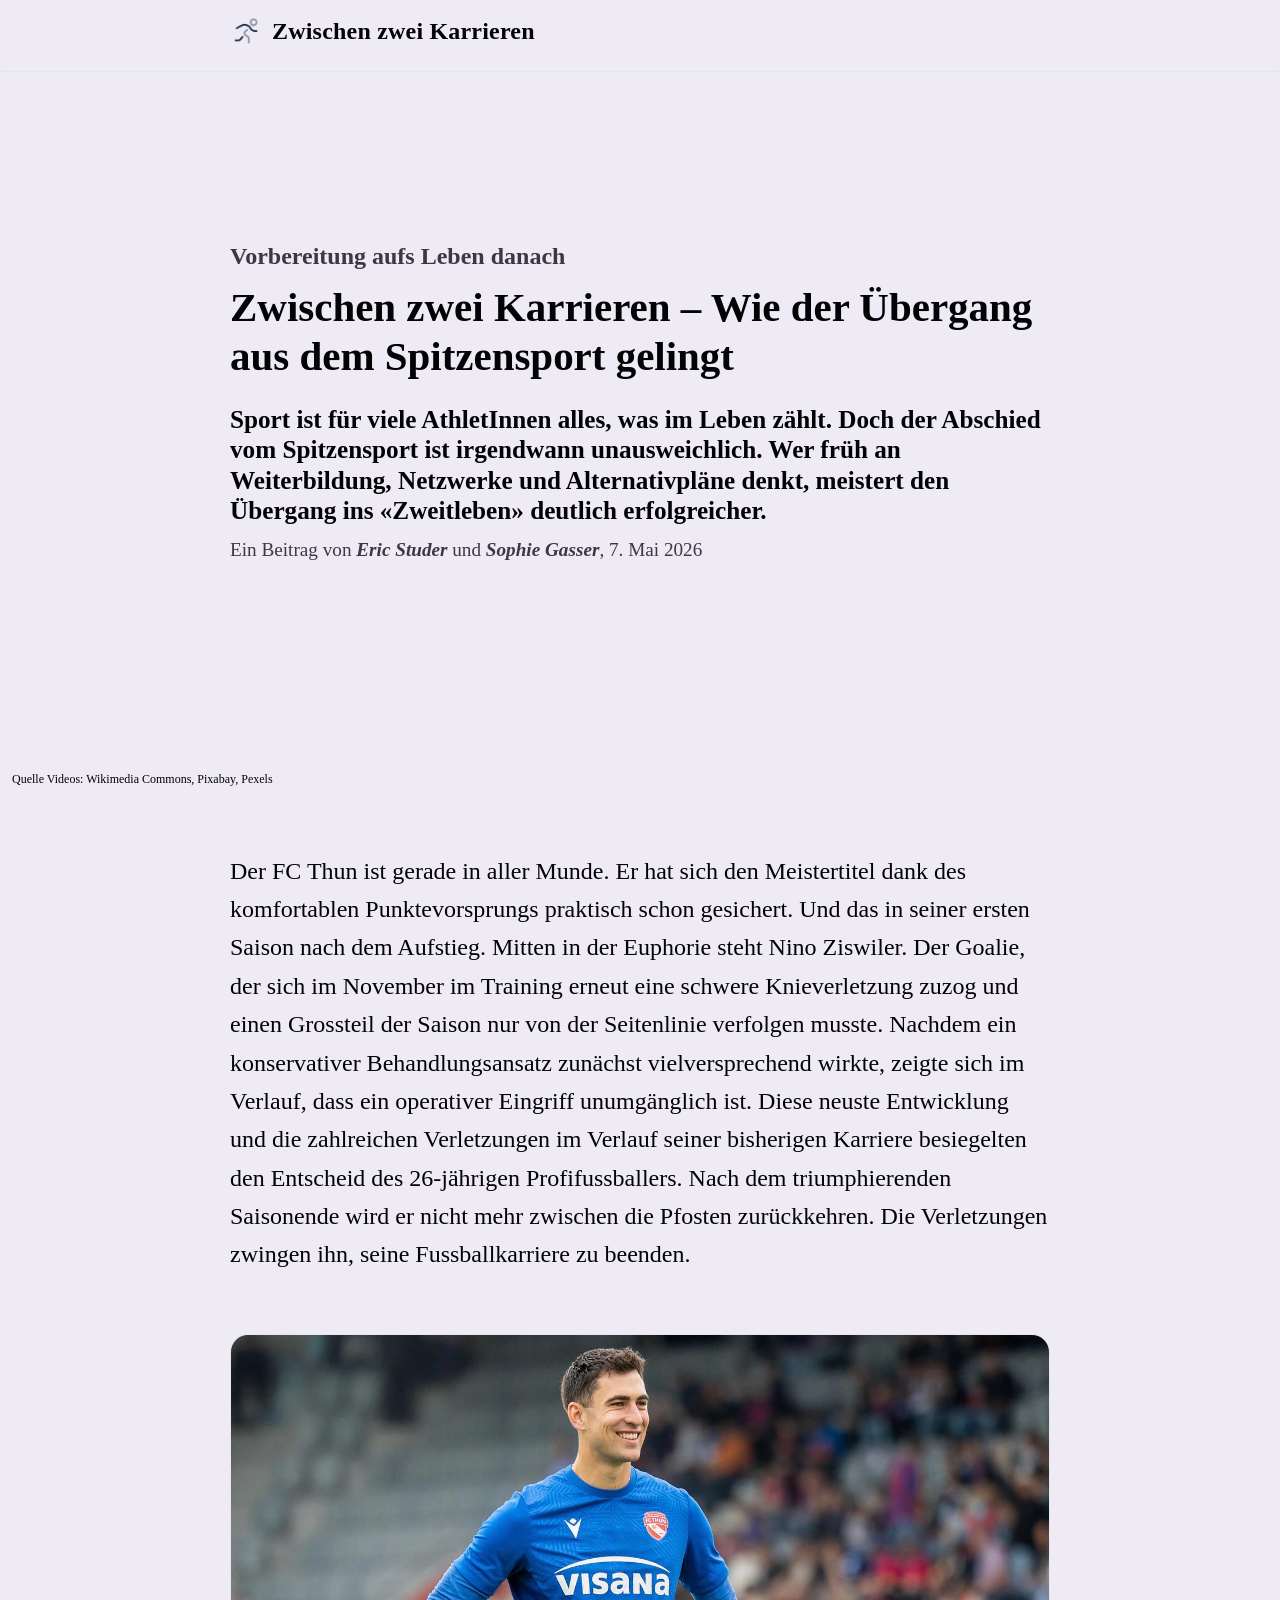
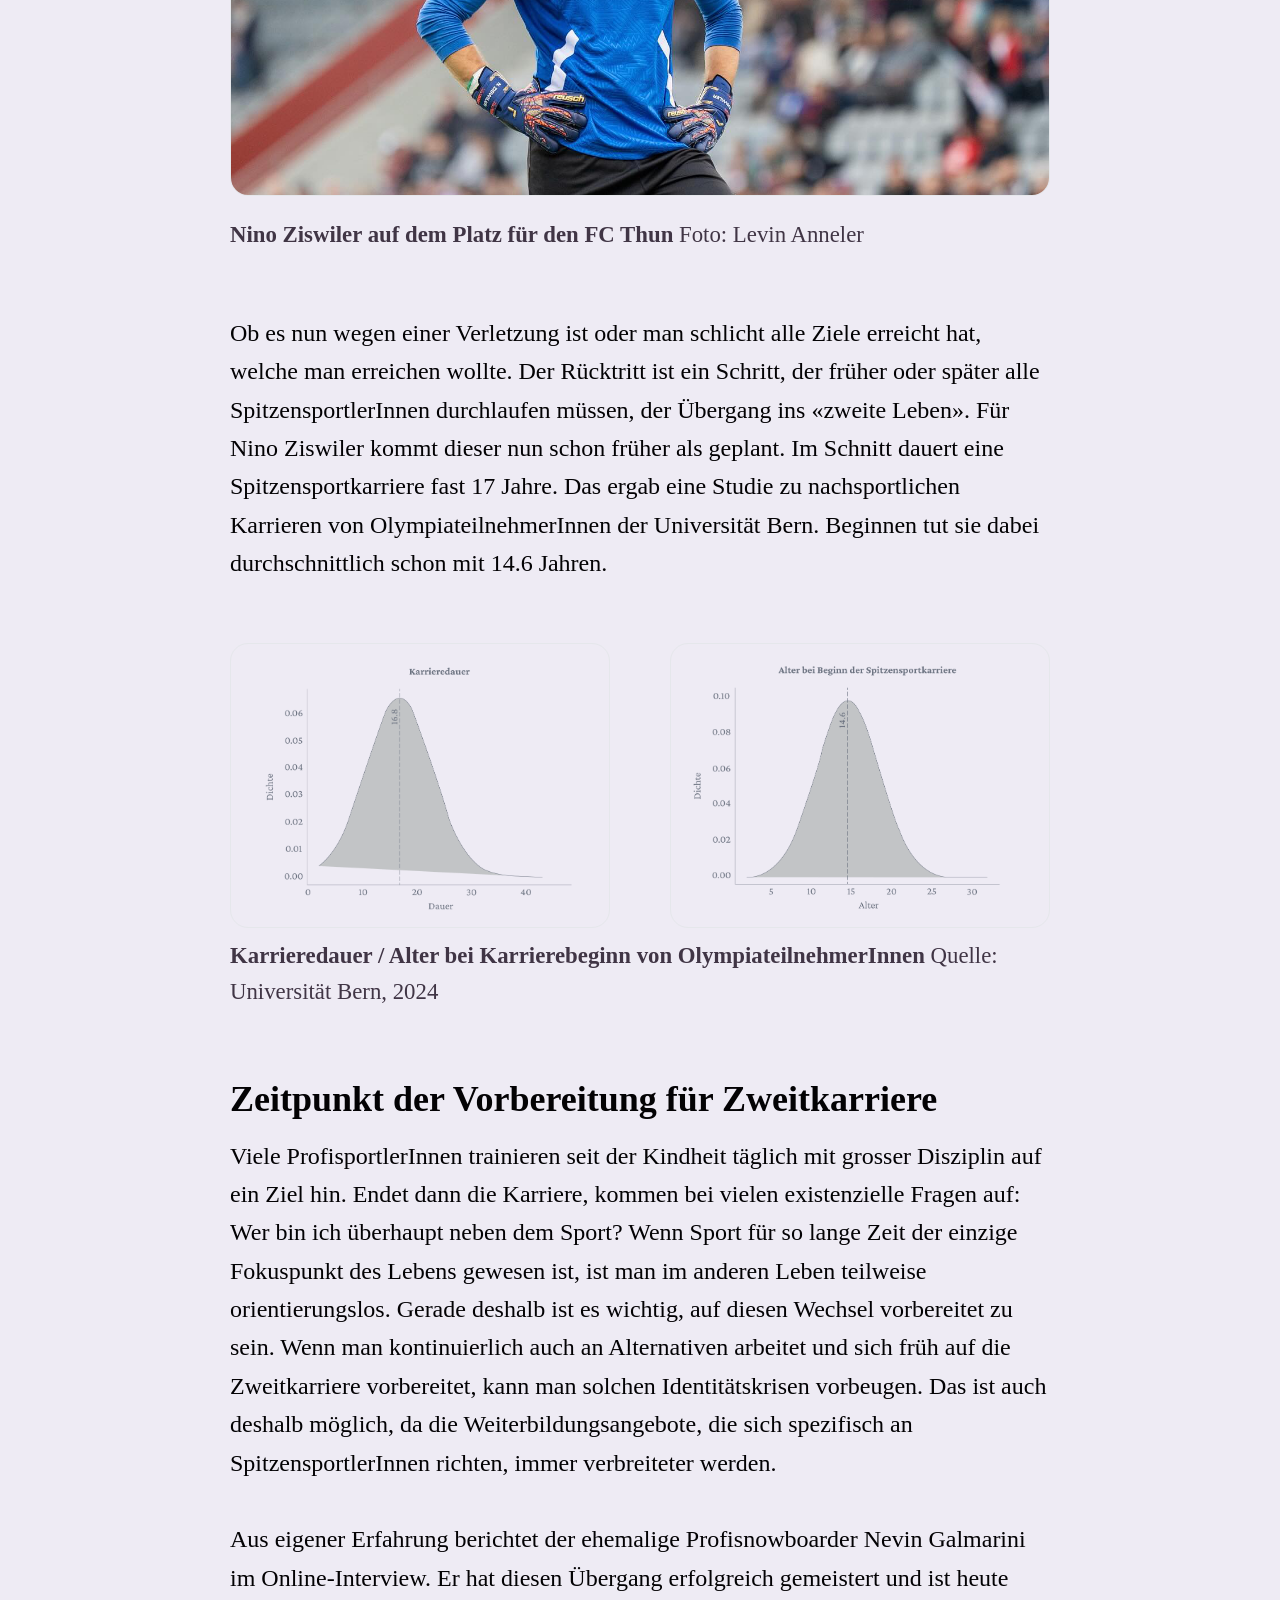
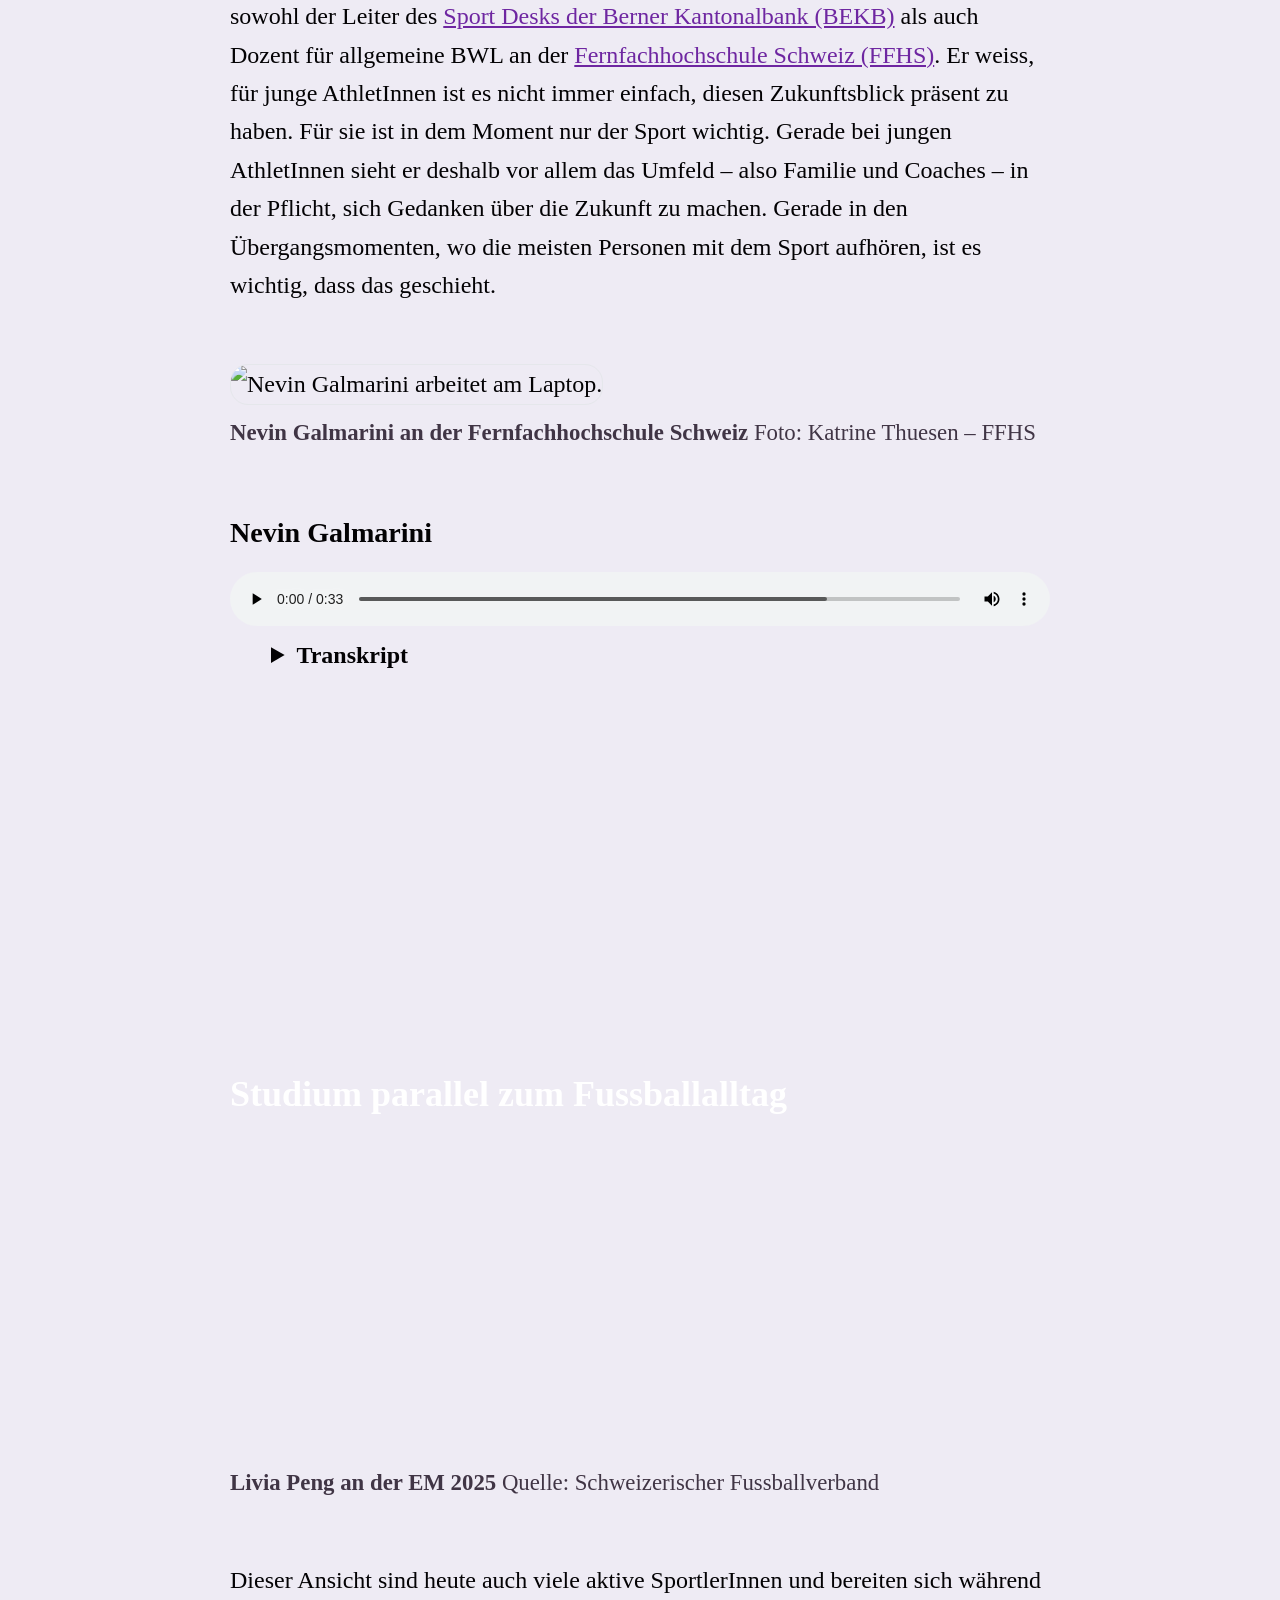
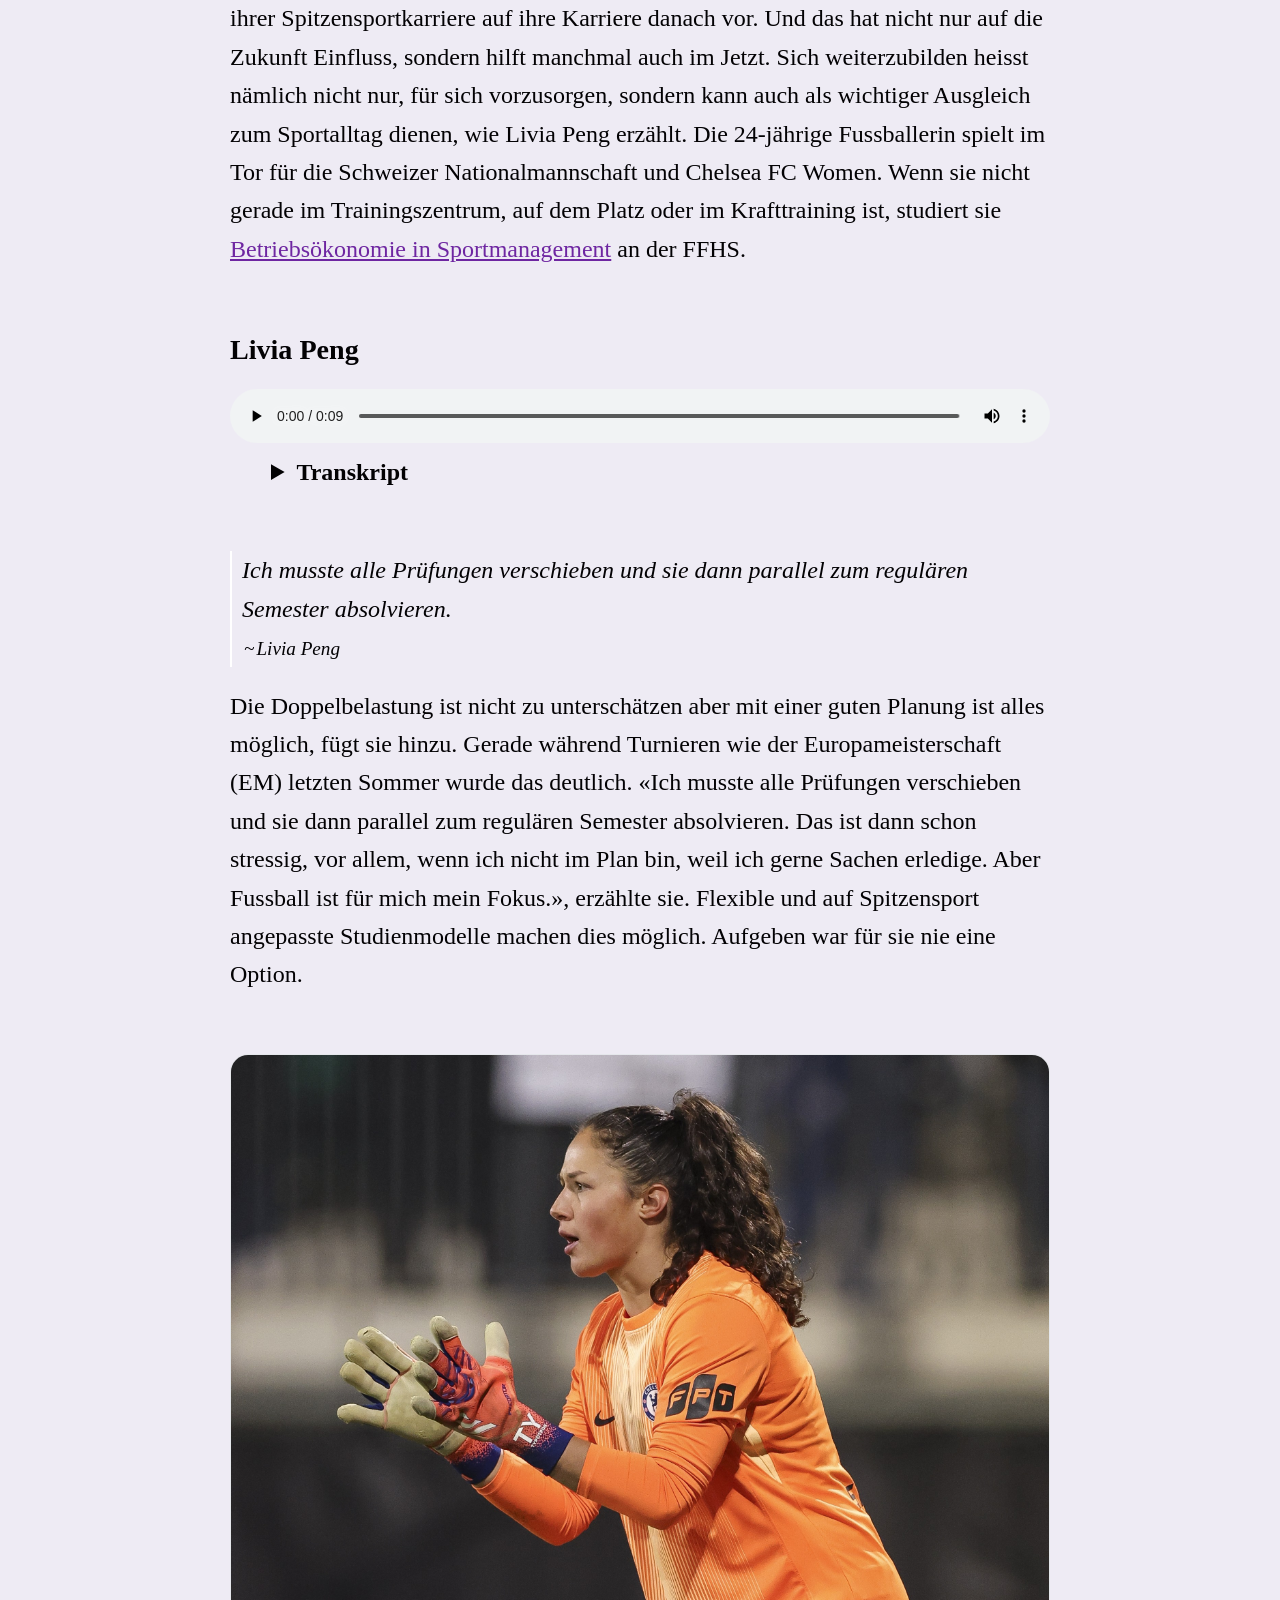
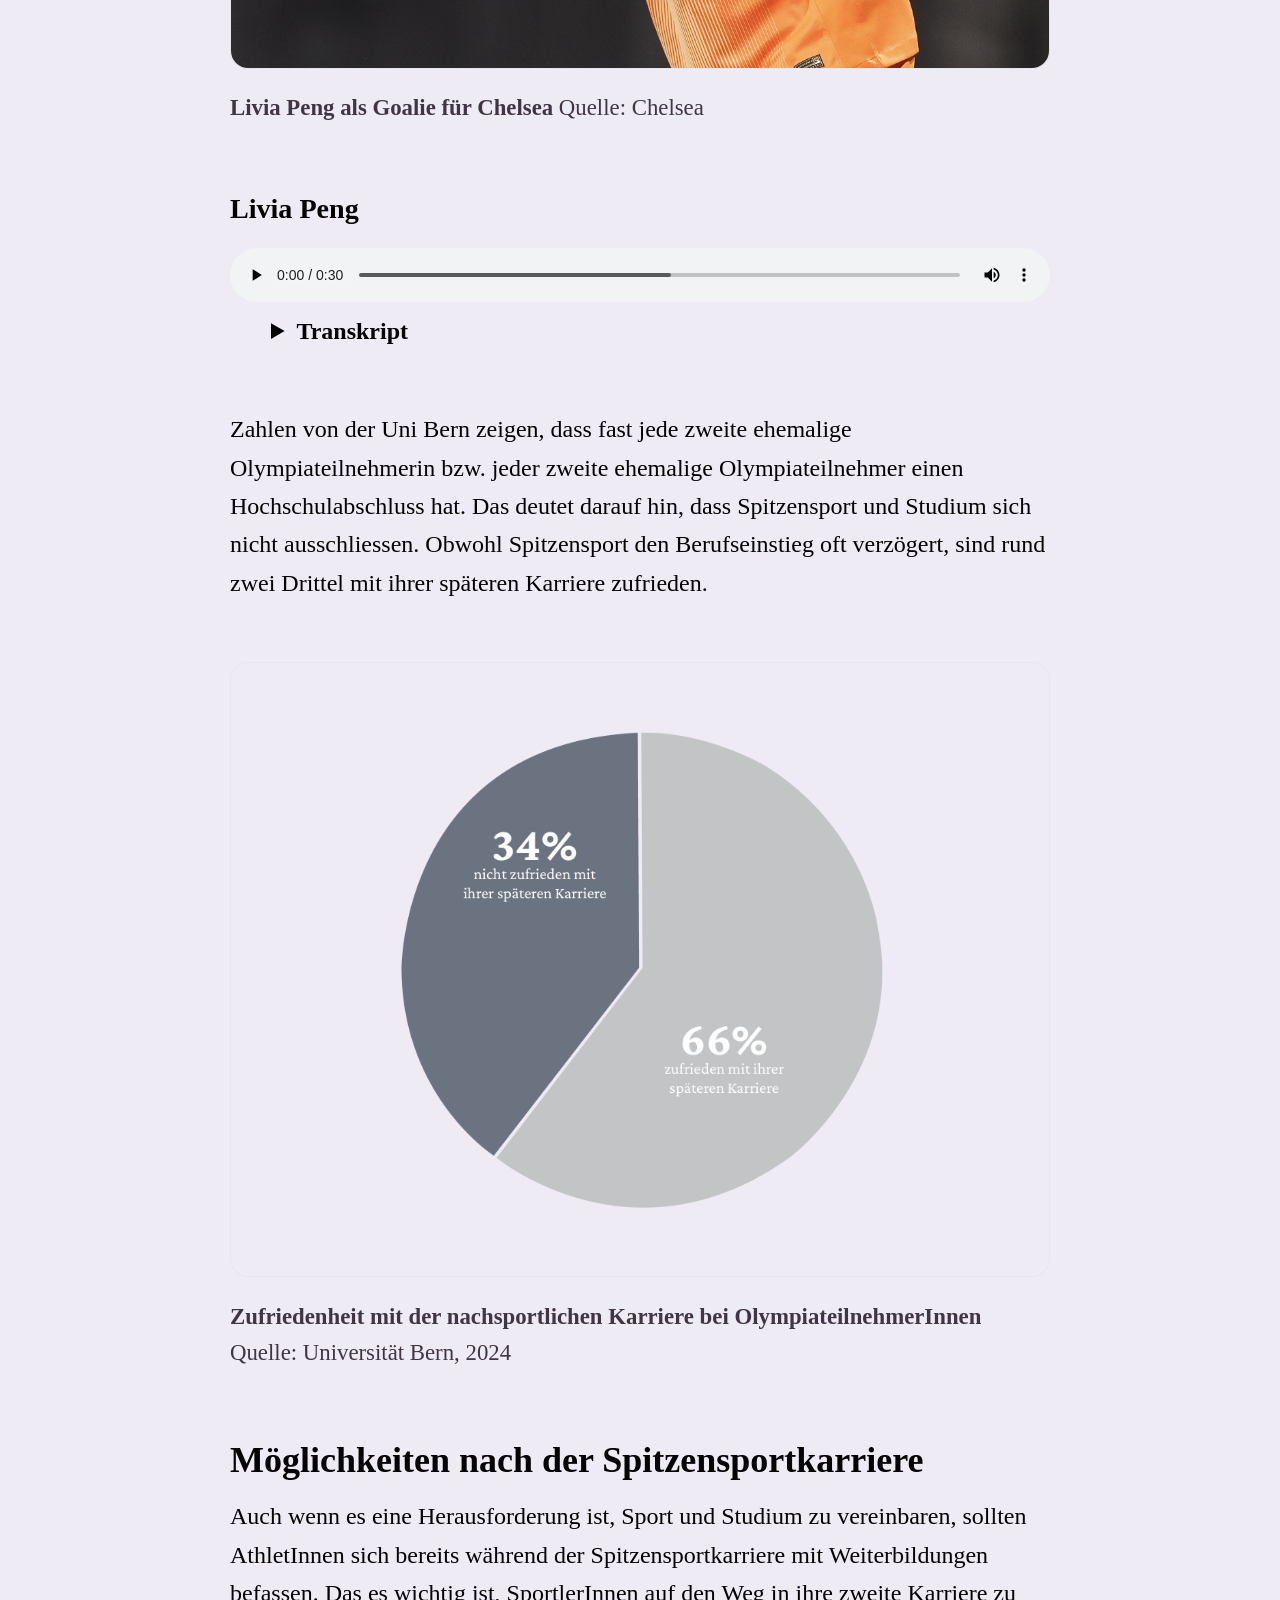
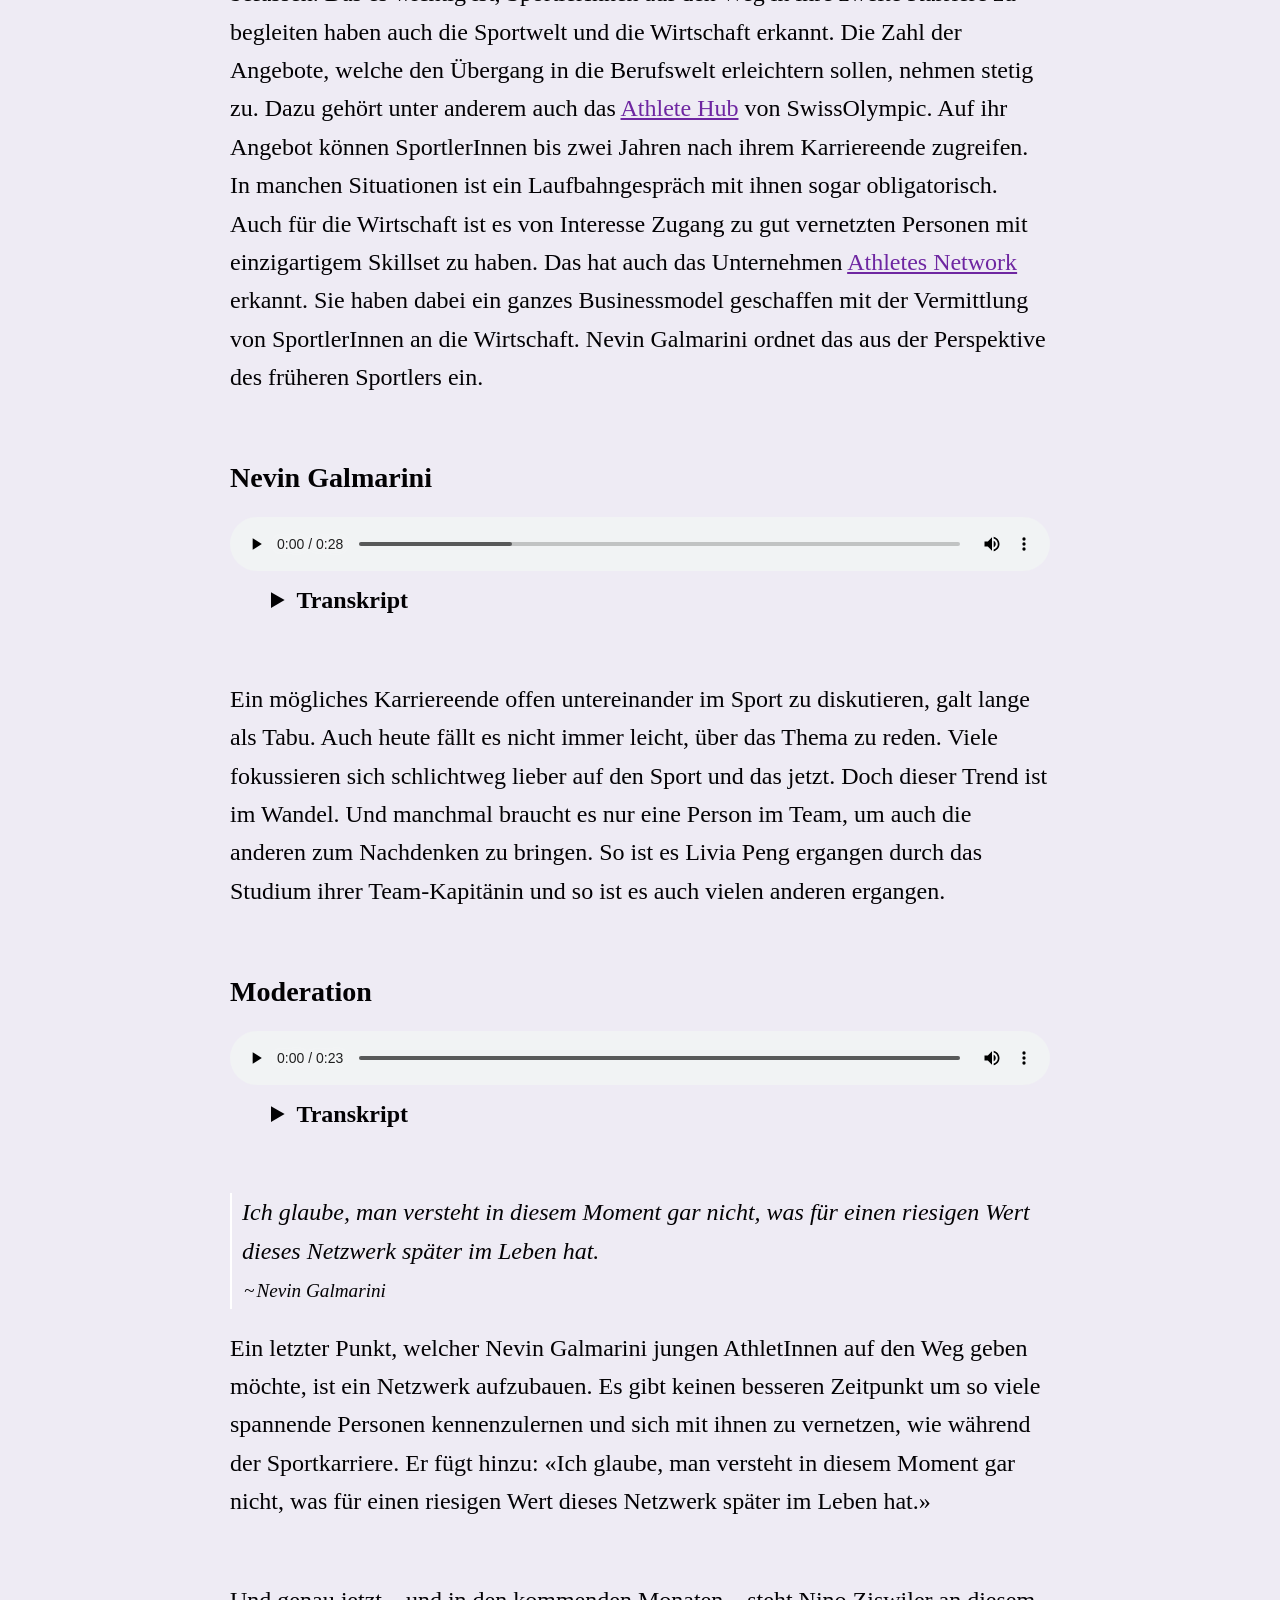
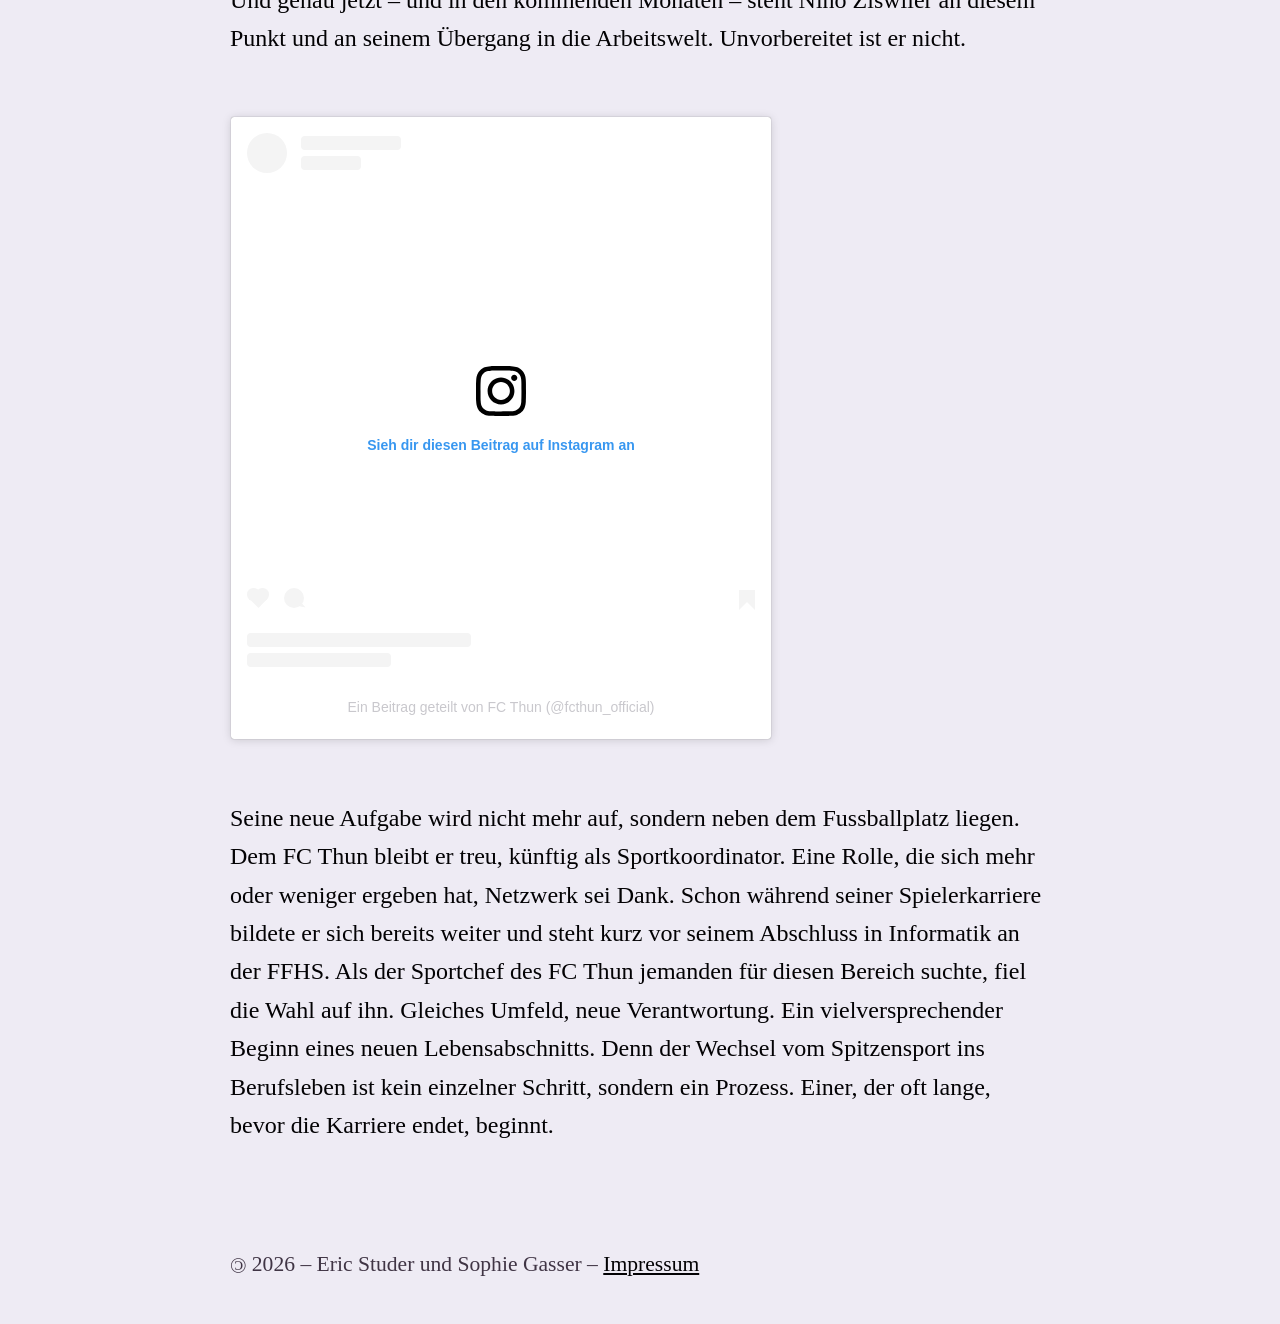
==== commit 06432b13: "link targets _blank" ====
--- a/index.html
+++ b/index.html
@@ -218,7 +218,7 @@
           <div class="content-block text-block">          
             <h2 class="subheadline">Möglichkeiten nach der Spitzensportkarriere</h2>
             <p>
-              Auch wenn es eine Herausforderung ist, Sport und Studium zu vereinbaren, sollten AthletInnen sich bereits während der Spitzensportkarriere mit Weiterbildungen befassen. Das es wichtig ist, SportlerInnen auf den Weg in ihre zweite Karriere zu begleiten haben auch die Sportwelt und die Wirtschaft erkannt. Die Zahl der Angebote, welche den Übergang in die Berufswelt erleichtern sollen, nehmen stetig zu. Dazu gehört unter anderem auch das <a href="https://www.swissolympic.ch/athlete-hub">Athlete Hub</a> von SwissOlympic. Auf ihr Angebot können SportlerInnen bis zwei Jahren nach ihrem Karriereende zugreifen. In manchen Situationen ist ein Laufbahngespräch mit ihnen sogar obligatorisch. Auch für die Wirtschaft ist es von Interesse Zugang zu gut vernetzten Personen mit einzigartigem Skillset zu haben. Das hat auch das Unternehmen <a href="https://www.athletes-network.com/">Athletes Network</a> erkannt. Sie haben dabei ein ganzes Businessmodel geschaffen mit der Vermittlung von SportlerInnen an die Wirtschaft. Nevin Galmarini ordnet das aus der Perspektive des früheren Sportlers ein. 
+              Auch wenn es eine Herausforderung ist, Sport und Studium zu vereinbaren, sollten AthletInnen sich bereits während der Spitzensportkarriere mit Weiterbildungen befassen. Das es wichtig ist, SportlerInnen auf den Weg in ihre zweite Karriere zu begleiten haben auch die Sportwelt und die Wirtschaft erkannt. Die Zahl der Angebote, welche den Übergang in die Berufswelt erleichtern sollen, nehmen stetig zu. Dazu gehört unter anderem auch das <a target="_blank" href="https://www.swissolympic.ch/athlete-hub">Athlete Hub</a> von SwissOlympic. Auf ihr Angebot können SportlerInnen bis zwei Jahren nach ihrem Karriereende zugreifen. In manchen Situationen ist ein Laufbahngespräch mit ihnen sogar obligatorisch. Auch für die Wirtschaft ist es von Interesse Zugang zu gut vernetzten Personen mit einzigartigem Skillset zu haben. Das hat auch das Unternehmen <a target="_blank" href="https://www.athletes-network.com/">Athletes Network</a> erkannt. Sie haben dabei ein ganzes Businessmodel geschaffen mit der Vermittlung von SportlerInnen an die Wirtschaft. Nevin Galmarini ordnet das aus der Perspektive des früheren Sportlers ein. 
             </p>
           </div>
   
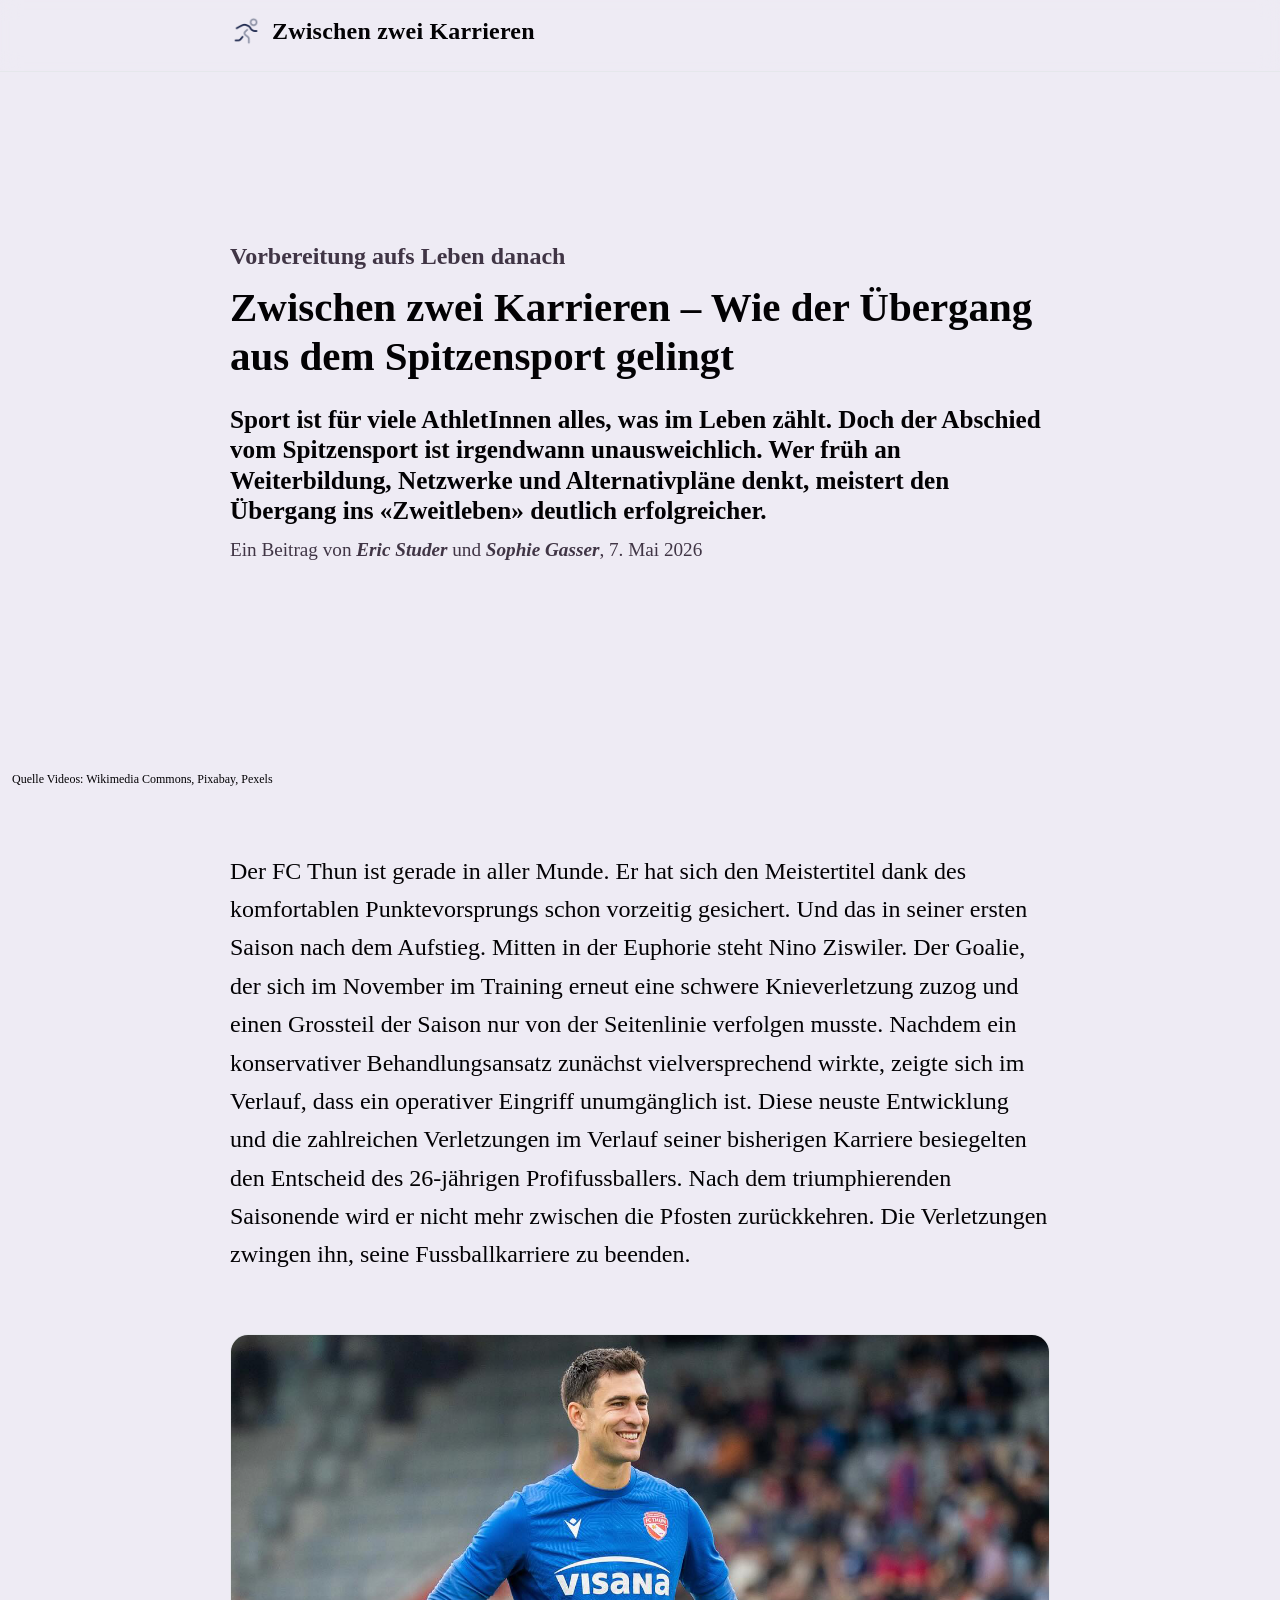
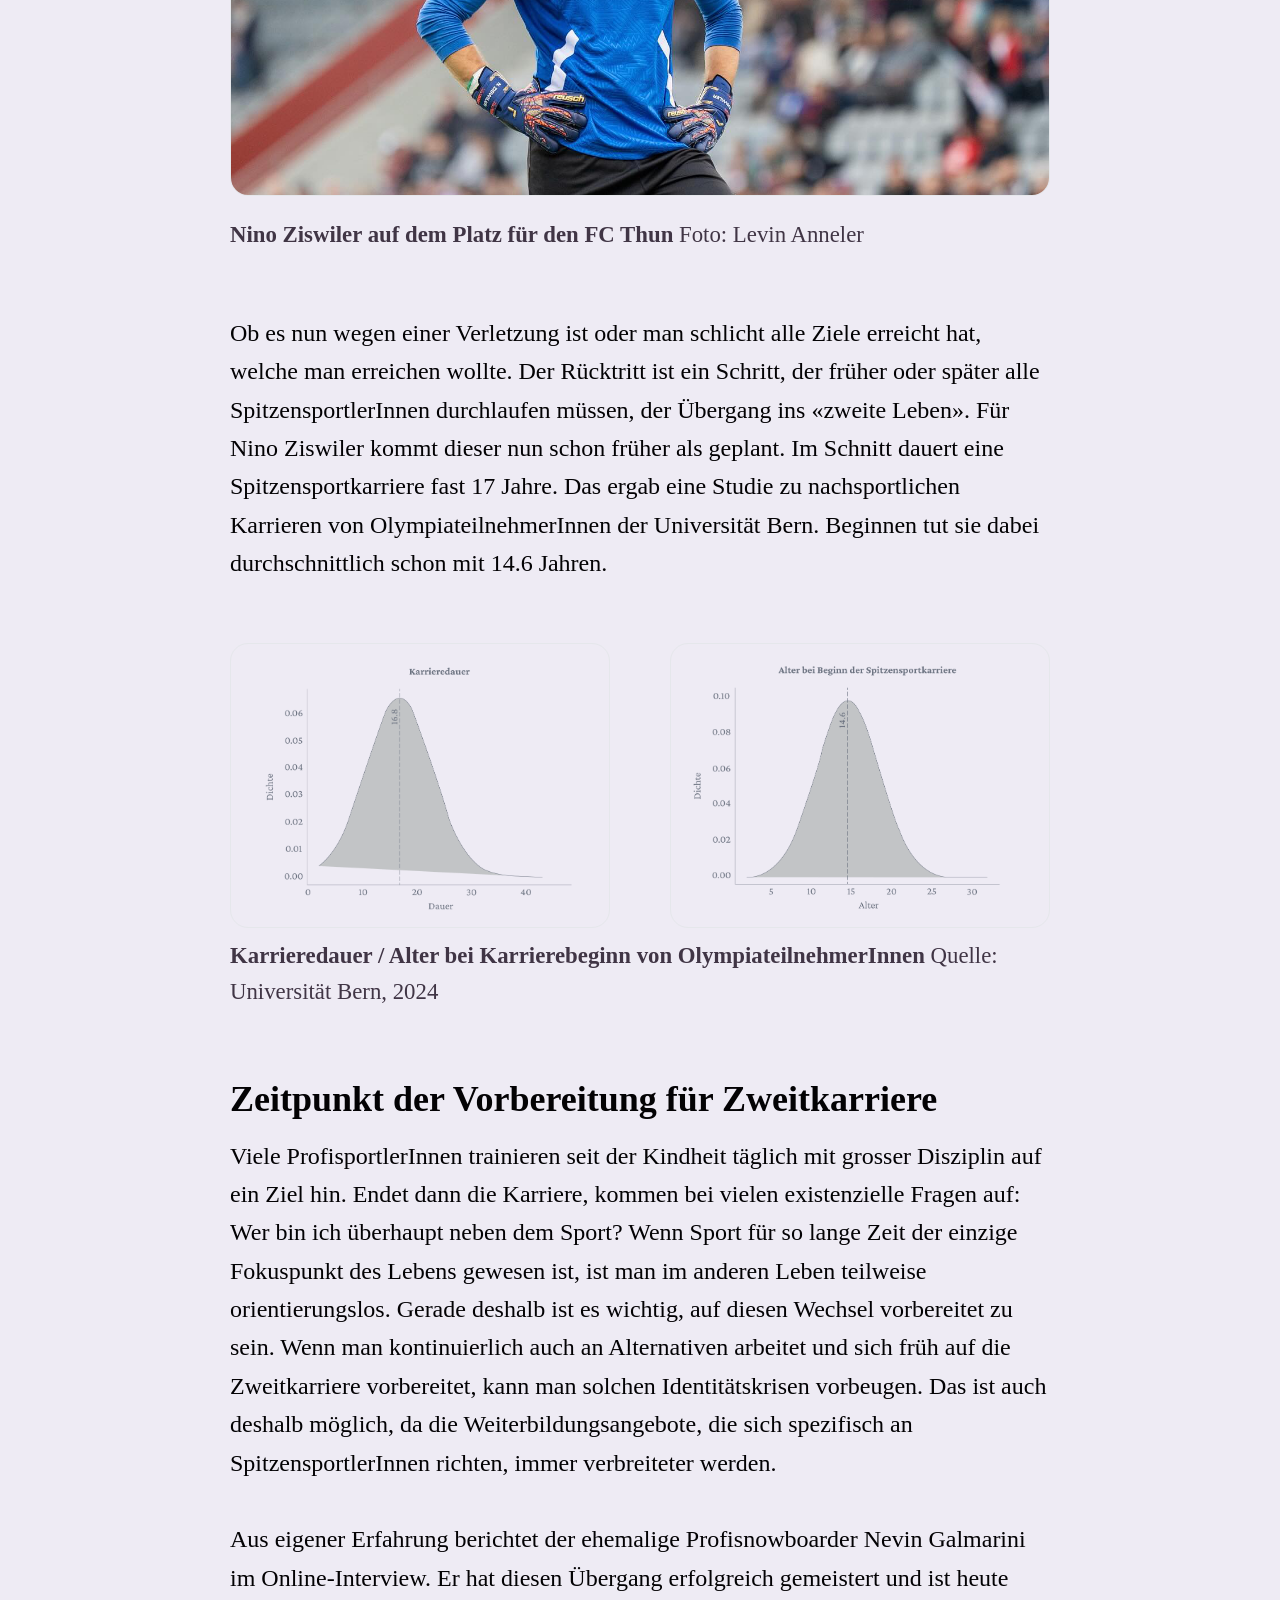
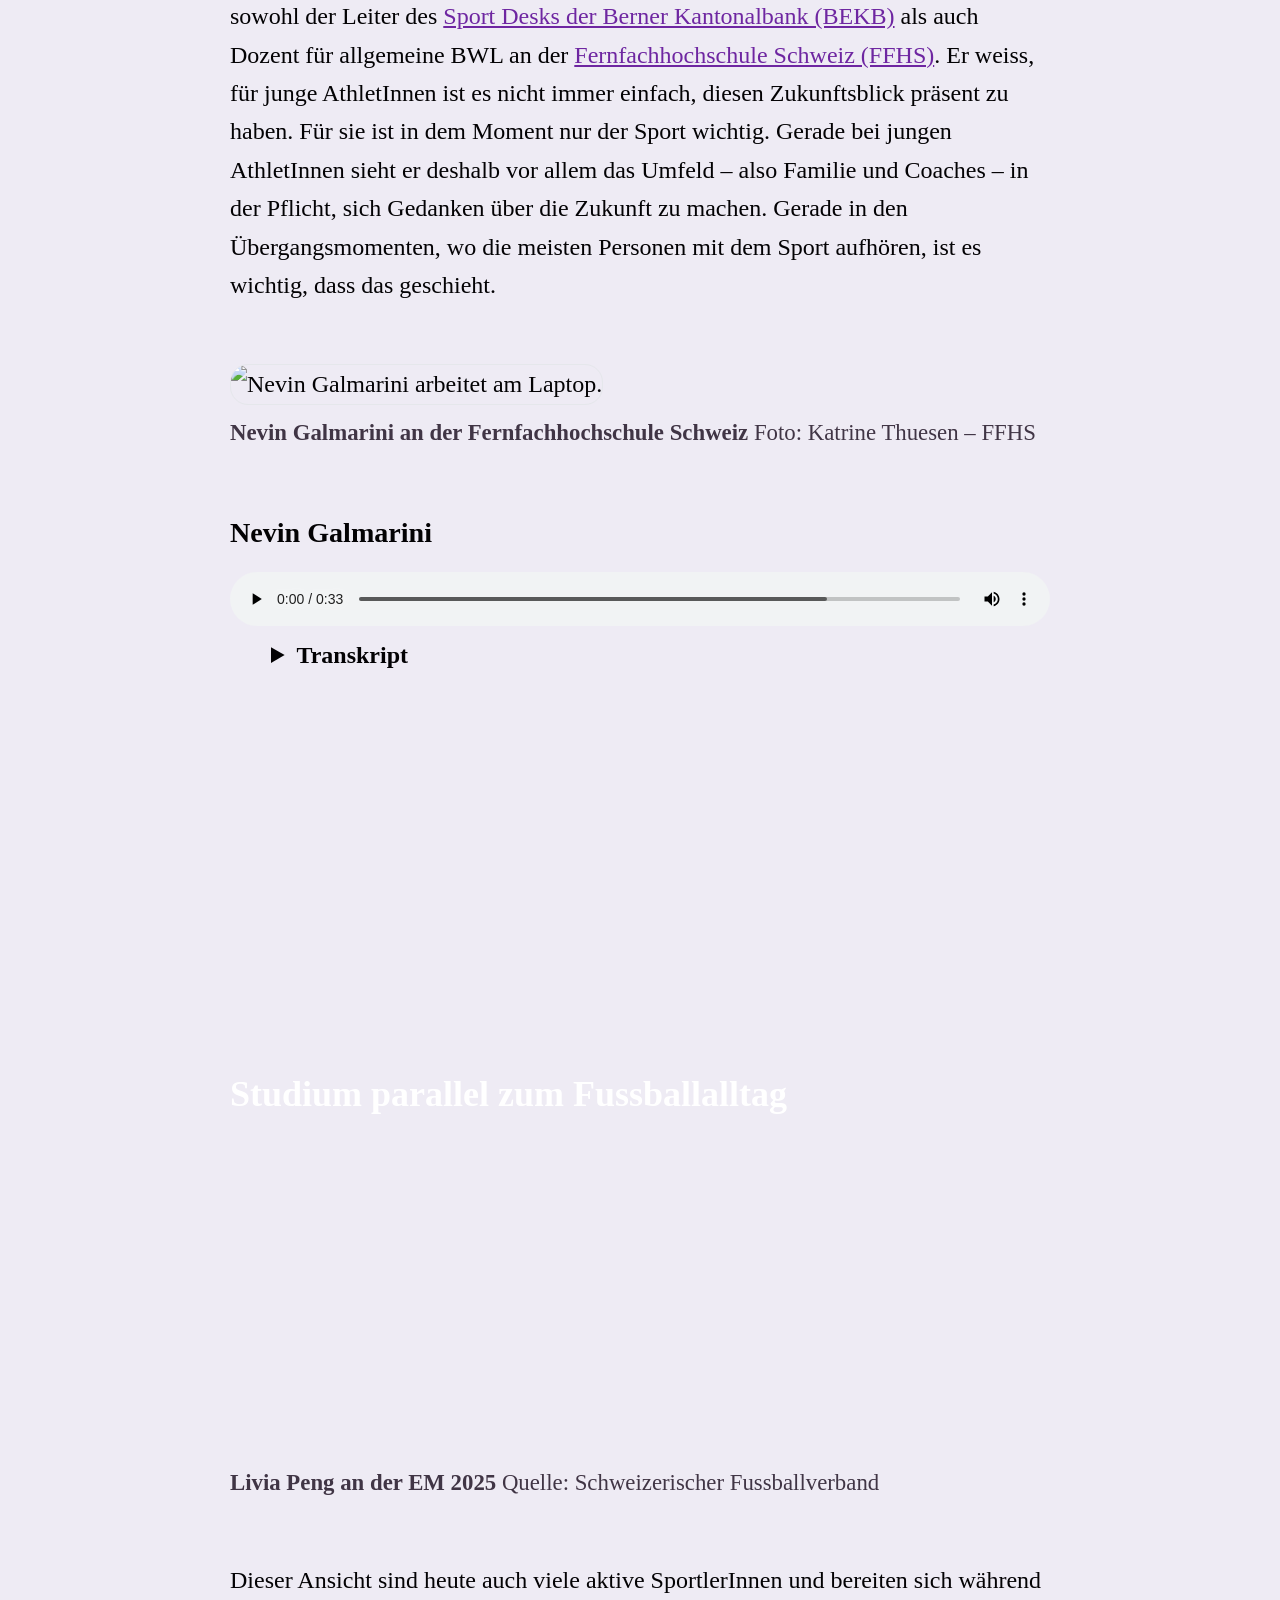
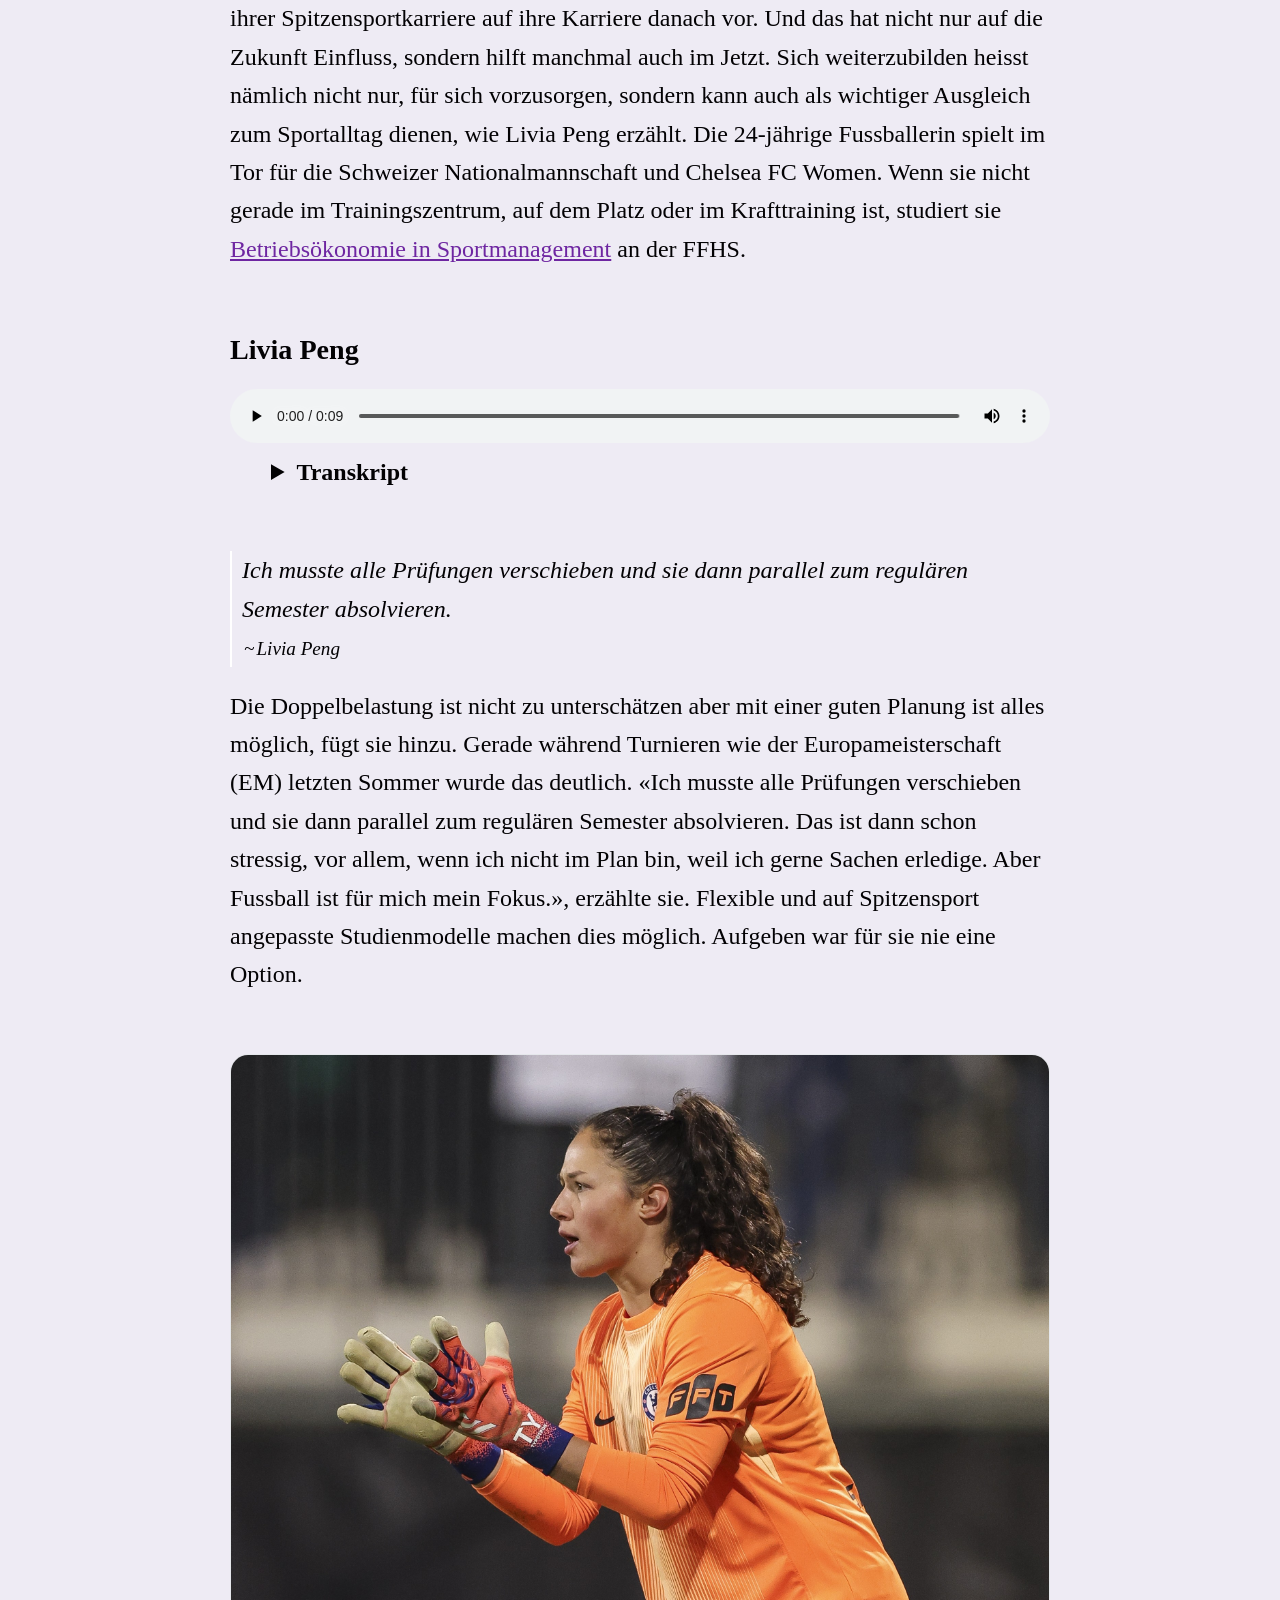
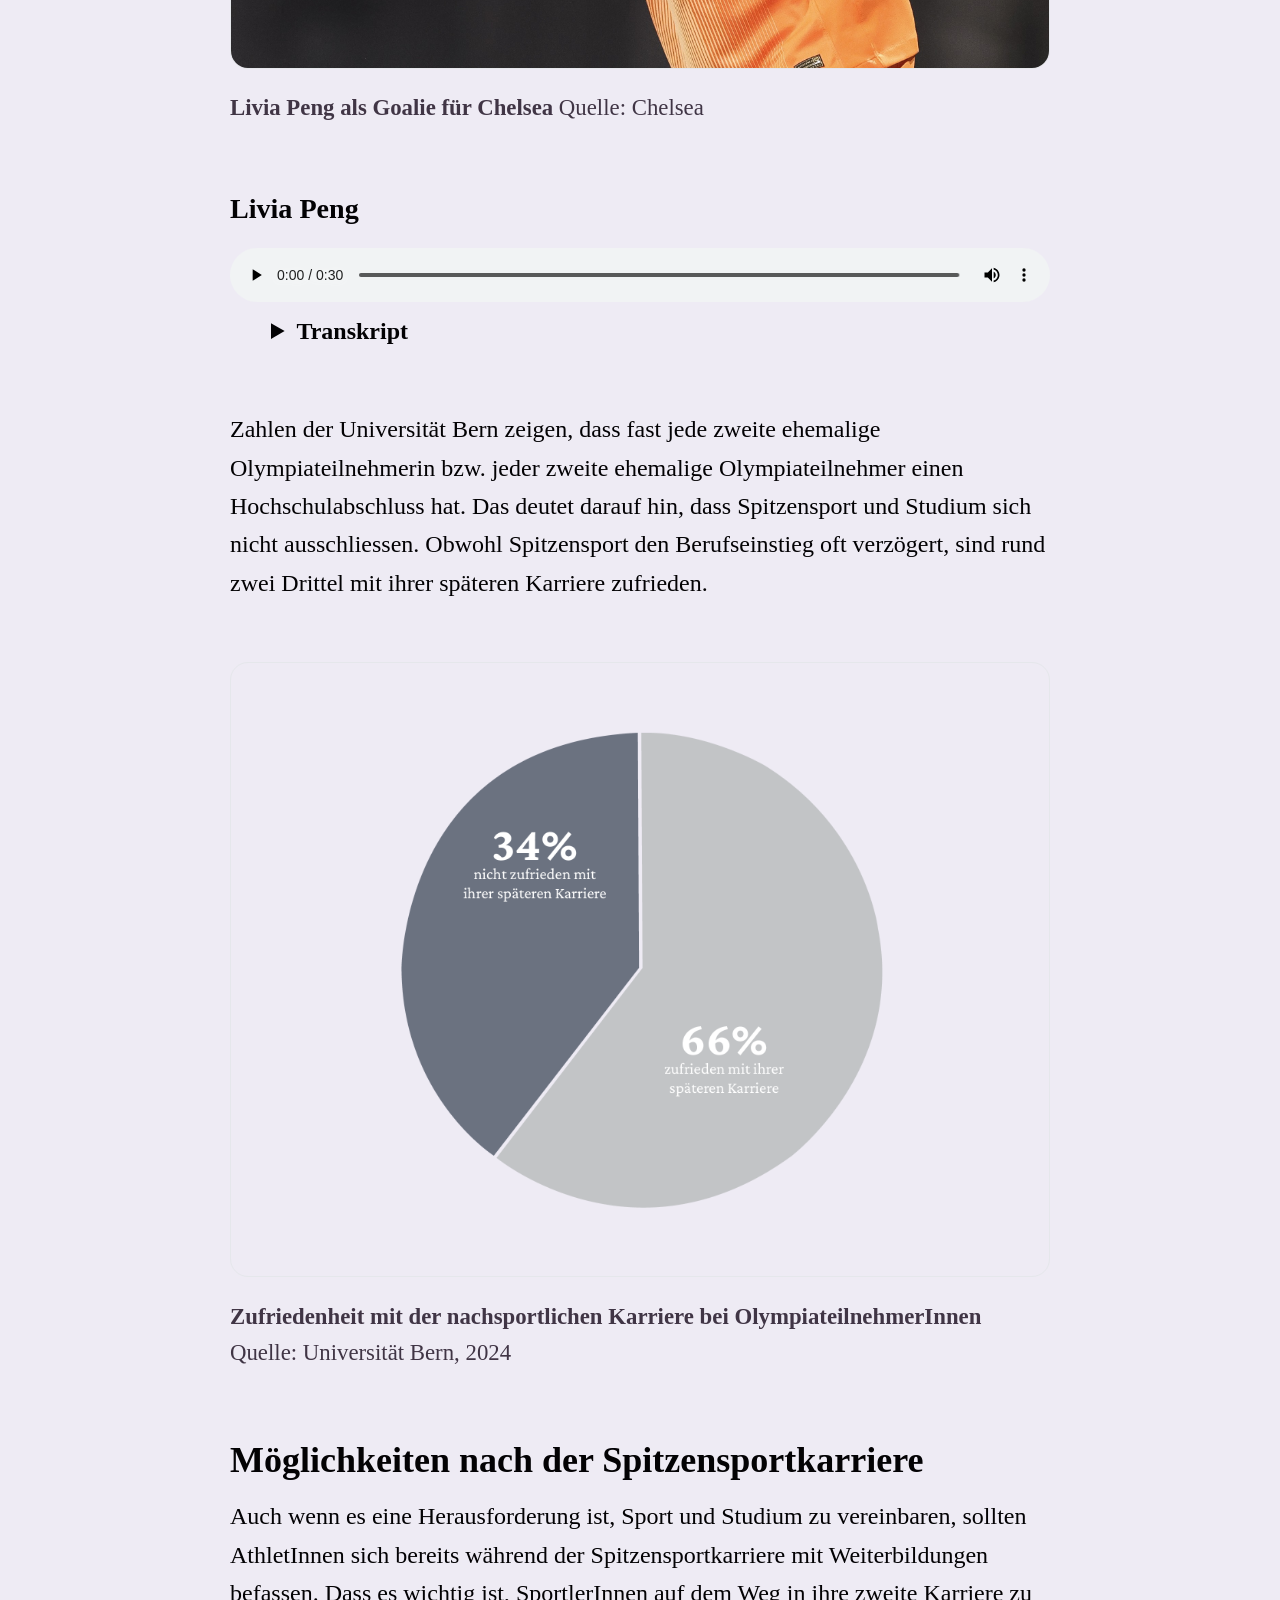
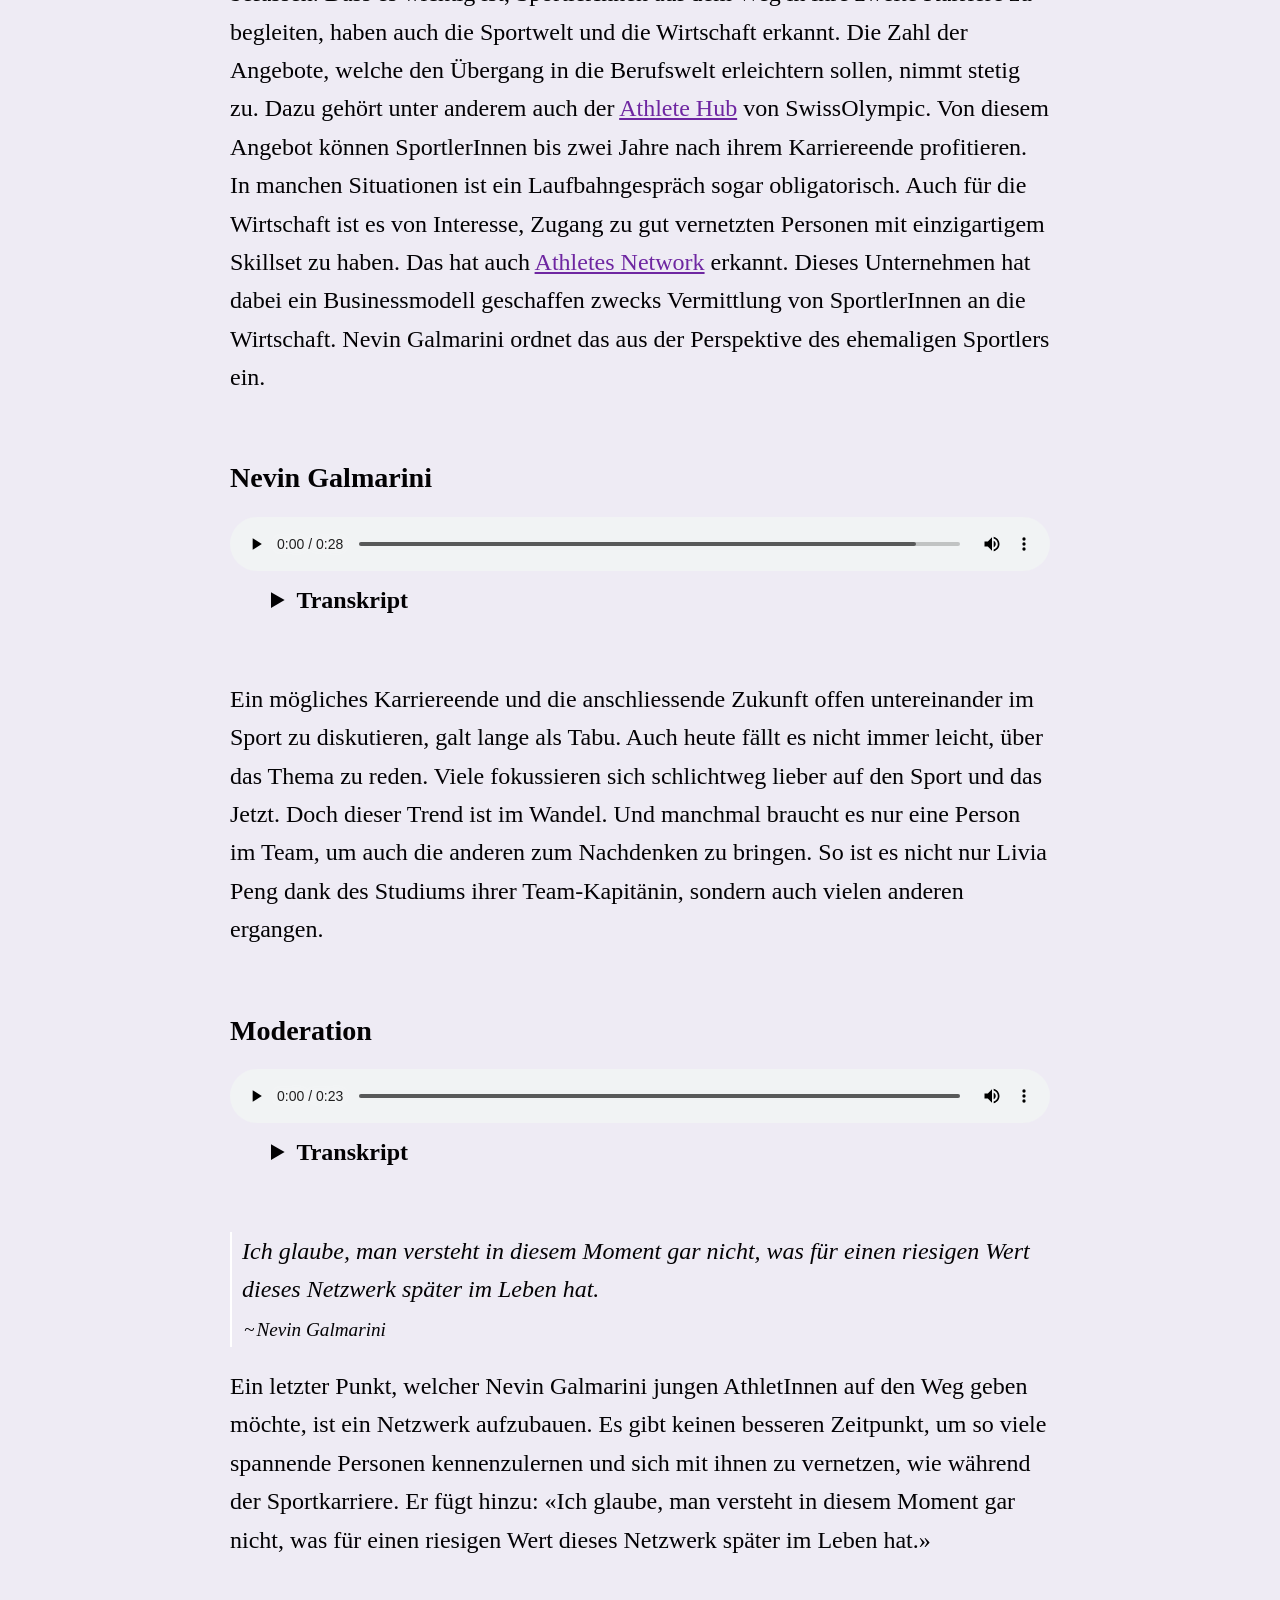
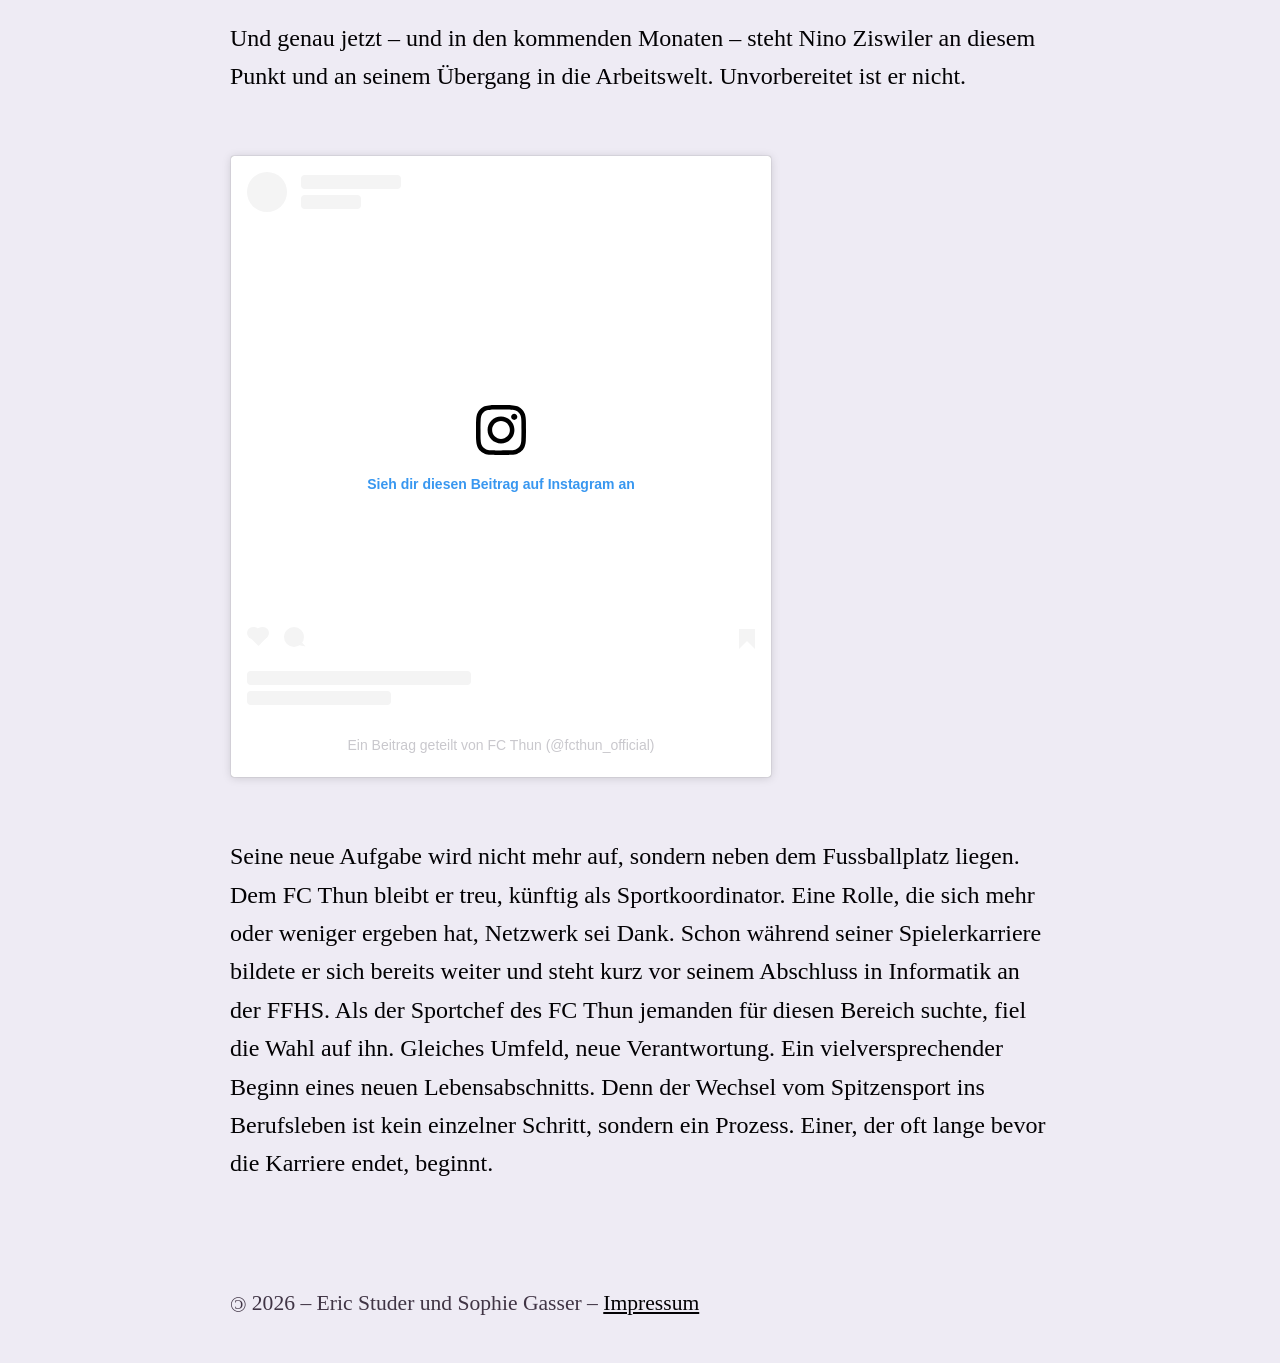
==== commit 246c2e29: "letzte Anpassungen" ====
--- a/index.html
+++ b/index.html
@@ -51,7 +51,7 @@
 
             <div class="header-bottom">
               <p class="content-block">
-                Der FC Thun ist gerade in aller Munde. Er hat sich den Meistertitel dank des komfortablen Punktevorsprungs praktisch schon gesichert. Und das in seiner ersten Saison nach dem Aufstieg. Mitten in der Euphorie steht Nino Ziswiler. Der Goalie, der sich im November im Training erneut eine schwere Knieverletzung zuzog und einen Grossteil der Saison nur von der Seitenlinie verfolgen musste. Nachdem ein konservativer Behandlungsansatz zunächst vielversprechend wirkte, zeigte sich im Verlauf, dass ein operativer Eingriff unumgänglich ist. Diese neuste Entwicklung und die zahlreichen Verletzungen im Verlauf seiner bisherigen Karriere besiegelten den Entscheid des 26-jährigen Profifussballers. Nach dem triumphierenden Saisonende wird er nicht mehr zwischen die Pfosten zurückkehren. Die Verletzungen zwingen ihn, seine Fussballkarriere zu beenden.
+                Der FC Thun ist gerade in aller Munde. Er hat sich den Meistertitel dank des komfortablen Punktevorsprungs schon vorzeitig gesichert. Und das in seiner ersten Saison nach dem Aufstieg. Mitten in der Euphorie steht Nino Ziswiler. Der Goalie, der sich im November im Training erneut eine schwere Knieverletzung zuzog und einen Grossteil der Saison nur von der Seitenlinie verfolgen musste. Nachdem ein konservativer Behandlungsansatz zunächst vielversprechend wirkte, zeigte sich im Verlauf, dass ein operativer Eingriff unumgänglich ist. Diese neuste Entwicklung und die zahlreichen Verletzungen im Verlauf seiner bisherigen Karriere besiegelten den Entscheid des 26-jährigen Profifussballers. Nach dem triumphierenden Saisonende wird er nicht mehr zwischen die Pfosten zurückkehren. Die Verletzungen zwingen ihn, seine Fussballkarriere zu beenden.
               </p>
             </div>
 
@@ -198,7 +198,7 @@
   
           <div class="content-block text-block">          
             <p>
-              Zahlen von der Uni Bern zeigen, dass fast jede zweite ehemalige Olympiateilnehmerin bzw. jeder zweite ehemalige Olympiateilnehmer einen Hochschulabschluss hat. Das deutet darauf hin, dass Spitzensport und Studium sich nicht ausschliessen. Obwohl Spitzensport den Berufseinstieg oft verzögert, sind rund zwei Drittel mit ihrer späteren Karriere zufrieden.
+              Zahlen der Universität Bern zeigen, dass fast jede zweite ehemalige Olympiateilnehmerin bzw. jeder zweite ehemalige Olympiateilnehmer einen Hochschulabschluss hat. Das deutet darauf hin, dass Spitzensport und Studium sich nicht ausschliessen. Obwohl Spitzensport den Berufseinstieg oft verzögert, sind rund zwei Drittel mit ihrer späteren Karriere zufrieden.
             </p>
           </div>
   
@@ -218,7 +218,7 @@
           <div class="content-block text-block">          
             <h2 class="subheadline">Möglichkeiten nach der Spitzensportkarriere</h2>
             <p>
-              Auch wenn es eine Herausforderung ist, Sport und Studium zu vereinbaren, sollten AthletInnen sich bereits während der Spitzensportkarriere mit Weiterbildungen befassen. Das es wichtig ist, SportlerInnen auf den Weg in ihre zweite Karriere zu begleiten haben auch die Sportwelt und die Wirtschaft erkannt. Die Zahl der Angebote, welche den Übergang in die Berufswelt erleichtern sollen, nehmen stetig zu. Dazu gehört unter anderem auch das <a target="_blank" href="https://www.swissolympic.ch/athlete-hub">Athlete Hub</a> von SwissOlympic. Auf ihr Angebot können SportlerInnen bis zwei Jahren nach ihrem Karriereende zugreifen. In manchen Situationen ist ein Laufbahngespräch mit ihnen sogar obligatorisch. Auch für die Wirtschaft ist es von Interesse Zugang zu gut vernetzten Personen mit einzigartigem Skillset zu haben. Das hat auch das Unternehmen <a target="_blank" href="https://www.athletes-network.com/">Athletes Network</a> erkannt. Sie haben dabei ein ganzes Businessmodel geschaffen mit der Vermittlung von SportlerInnen an die Wirtschaft. Nevin Galmarini ordnet das aus der Perspektive des früheren Sportlers ein. 
+              Auch wenn es eine Herausforderung ist, Sport und Studium zu vereinbaren, sollten AthletInnen sich bereits während der Spitzensportkarriere mit Weiterbildungen befassen. Dass es wichtig ist, SportlerInnen auf dem Weg in ihre zweite Karriere zu begleiten, haben auch die Sportwelt und die Wirtschaft erkannt. Die Zahl der Angebote, welche den Übergang in die Berufswelt erleichtern sollen, nimmt stetig zu. Dazu gehört unter anderem auch der <a target="_blank" href="https://www.swissolympic.ch/athlete-hub">Athlete Hub</a> von SwissOlympic. Von diesem Angebot können SportlerInnen bis zwei Jahre nach ihrem Karriereende profitieren. In manchen Situationen ist ein Laufbahngespräch sogar obligatorisch. Auch für die Wirtschaft ist es von Interesse, Zugang zu gut vernetzten Personen mit einzigartigem Skillset zu haben. Das hat auch <a target="_blank" href="https://www.athletes-network.com/">Athletes Network</a> erkannt. Dieses Unternehmen hat dabei ein Businessmodell geschaffen zwecks Vermittlung von SportlerInnen an die Wirtschaft. Nevin Galmarini ordnet das aus der Perspektive des ehemaligen Sportlers ein. 
             </p>
           </div>
   
@@ -231,14 +231,14 @@
             <details class="text-toggle">
               <summary>Transkript</summary>
               <p>
-                Nevin Galmarini: Ob es bei den Angeboten für Athletinnen und Athleten eigentlich etwas fehlt, glaube ich, ehrlich gesagt, nicht. Sondern spannend ist, es gibt zum Beispiel von SwissOlympic, ein ganzer Prospekt und Varianten von Angeboten, die man beziehen kann. Die Realität ist einfach, die werden nicht genutzt, oder die werden erst viel, viel zu spät genutzt, oder man schämt sich so fest und nutzt sie gar nicht und hätte eigentlich sollen.
-              </p>
-            </details>
-          </div>
-  
-          <div class="content-block text-block">
-            <p>
-              Ein mögliches Karriereende offen untereinander im Sport zu diskutieren, galt lange als Tabu. Auch heute fällt es nicht immer leicht, über das Thema zu reden. Viele fokussieren sich schlichtweg lieber auf den Sport und das jetzt. Doch dieser Trend ist im Wandel. Und manchmal braucht es nur eine Person im Team, um auch die anderen zum Nachdenken zu bringen. So ist es Livia Peng ergangen durch das Studium ihrer Team-Kapitänin und so ist es auch vielen anderen ergangen.
+                Nevin Galmarini: Ob bei den Angeboten für Athletinnen und Athleten eigentlich etwas fehlt, glaube ich, ehrlich gesagt, nicht. Sondern spannend ist, es gibt zum Beispiel von SwissOlympic einen ganzen Prospekt und diverse Varianten von Angeboten, die man beziehen kann. Die Realität ist einfach, sie werden nicht oder erst viel, viel zu spät genutzt. Oder man schämt sich so fest und nutzt sie gar nicht und hätte eigentlich sollen.
+              </p>
+            </details>
+          </div>
+  
+          <div class="content-block text-block">
+            <p>
+              Ein mögliches Karriereende und die anschliessende Zukunft offen untereinander im Sport zu diskutieren, galt lange als Tabu. Auch heute fällt es nicht immer leicht, über das Thema zu reden. Viele fokussieren sich schlichtweg lieber auf den Sport und das Jetzt. Doch dieser Trend ist im Wandel. Und manchmal braucht es nur eine Person im Team, um auch die anderen zum Nachdenken zu bringen. So ist es nicht nur Livia Peng dank des Studiums ihrer Team-Kapitänin, sondern auch vielen anderen ergangen.
             </p>
           </div>
 
@@ -251,7 +251,7 @@
             <details class="text-toggle">
               <summary>Transkript</summary>
               <p>
-                In unseren Gesprächen kamen viele Möglichkeiten für Sportlerinnen und Sportlern auf. In einem Punkt sind sich jedoch alle einig. Wie wichtig es ist, sich vorzubereiten und damit auch möglichst früh zu starten. Dabei muss man nicht von Anfang an wissen, wo man am Schluss sein möchte. Was wichtig ist, ist, sich selbst mögliche Wege zu öffnen und wertvolle Kontakte zu knüpfen.
+                In unseren Gesprächen kamen viele Möglichkeiten für Sportlerinnen und Sportler auf. In einem Punkt sind sich jedoch alle einig. Wie wichtig es ist, sich vorzubereiten und damit auch möglichst früh zu starten. Dabei muss man nicht von Anfang an wissen, wo man am Schluss sein möchte. Was wichtig ist, ist sich selbst mögliche Wege zu öffnen und wertvolle Kontakte zu knüpfen.
               </p>
             </details>
           </div>
@@ -264,7 +264,7 @@
               <span class="small">Nevin Galmarini</span>
             </div>
             <p>
-              Ein letzter Punkt, welcher Nevin Galmarini jungen AthletInnen auf den Weg geben möchte, ist ein Netzwerk aufzubauen. Es gibt keinen besseren Zeitpunkt um so viele spannende Personen kennenzulernen und sich mit ihnen zu vernetzen, wie während der Sportkarriere. Er fügt hinzu: «Ich glaube, man versteht in diesem Moment gar nicht, was für einen riesigen Wert dieses Netzwerk später im Leben hat.»
+              Ein letzter Punkt, welcher Nevin Galmarini jungen AthletInnen auf den Weg geben möchte, ist ein Netzwerk aufzubauen. Es gibt keinen besseren Zeitpunkt, um so viele spannende Personen kennenzulernen und sich mit ihnen zu vernetzen, wie während der Sportkarriere. Er fügt hinzu: «Ich glaube, man versteht in diesem Moment gar nicht, was für einen riesigen Wert dieses Netzwerk später im Leben hat.»
             </p>
           </div>
 
@@ -281,7 +281,7 @@
   
           <div class="content-block text-block">          
             <p>
-              Seine neue Aufgabe wird nicht mehr auf, sondern neben dem Fussballplatz liegen. Dem FC Thun bleibt er treu, künftig als Sportkoordinator. Eine Rolle, die sich mehr oder weniger ergeben hat, Netzwerk sei Dank. Schon während seiner Spielerkarriere bildete er sich bereits weiter und steht kurz vor seinem Abschluss in Informatik an der FFHS. Als der Sportchef des FC Thun jemanden für diesen Bereich suchte, fiel die Wahl auf ihn. Gleiches Umfeld, neue Verantwortung. Ein vielversprechender Beginn eines neuen Lebensabschnitts.  Denn der Wechsel vom Spitzensport ins Berufsleben ist kein einzelner Schritt, sondern ein Prozess. Einer, der oft lange, bevor die Karriere endet, beginnt.
+              Seine neue Aufgabe wird nicht mehr auf, sondern neben dem Fussballplatz liegen. Dem FC Thun bleibt er treu, künftig als Sportkoordinator. Eine Rolle, die sich mehr oder weniger ergeben hat, Netzwerk sei Dank. Schon während seiner Spielerkarriere bildete er sich bereits weiter und steht kurz vor seinem Abschluss in Informatik an der FFHS. Als der Sportchef des FC Thun jemanden für diesen Bereich suchte, fiel die Wahl auf ihn. Gleiches Umfeld, neue Verantwortung. Ein vielversprechender Beginn eines neuen Lebensabschnitts.  Denn der Wechsel vom Spitzensport ins Berufsleben ist kein einzelner Schritt, sondern ein Prozess. Einer, der oft lange bevor die Karriere endet, beginnt.
             </p>
           </div>
         </section>
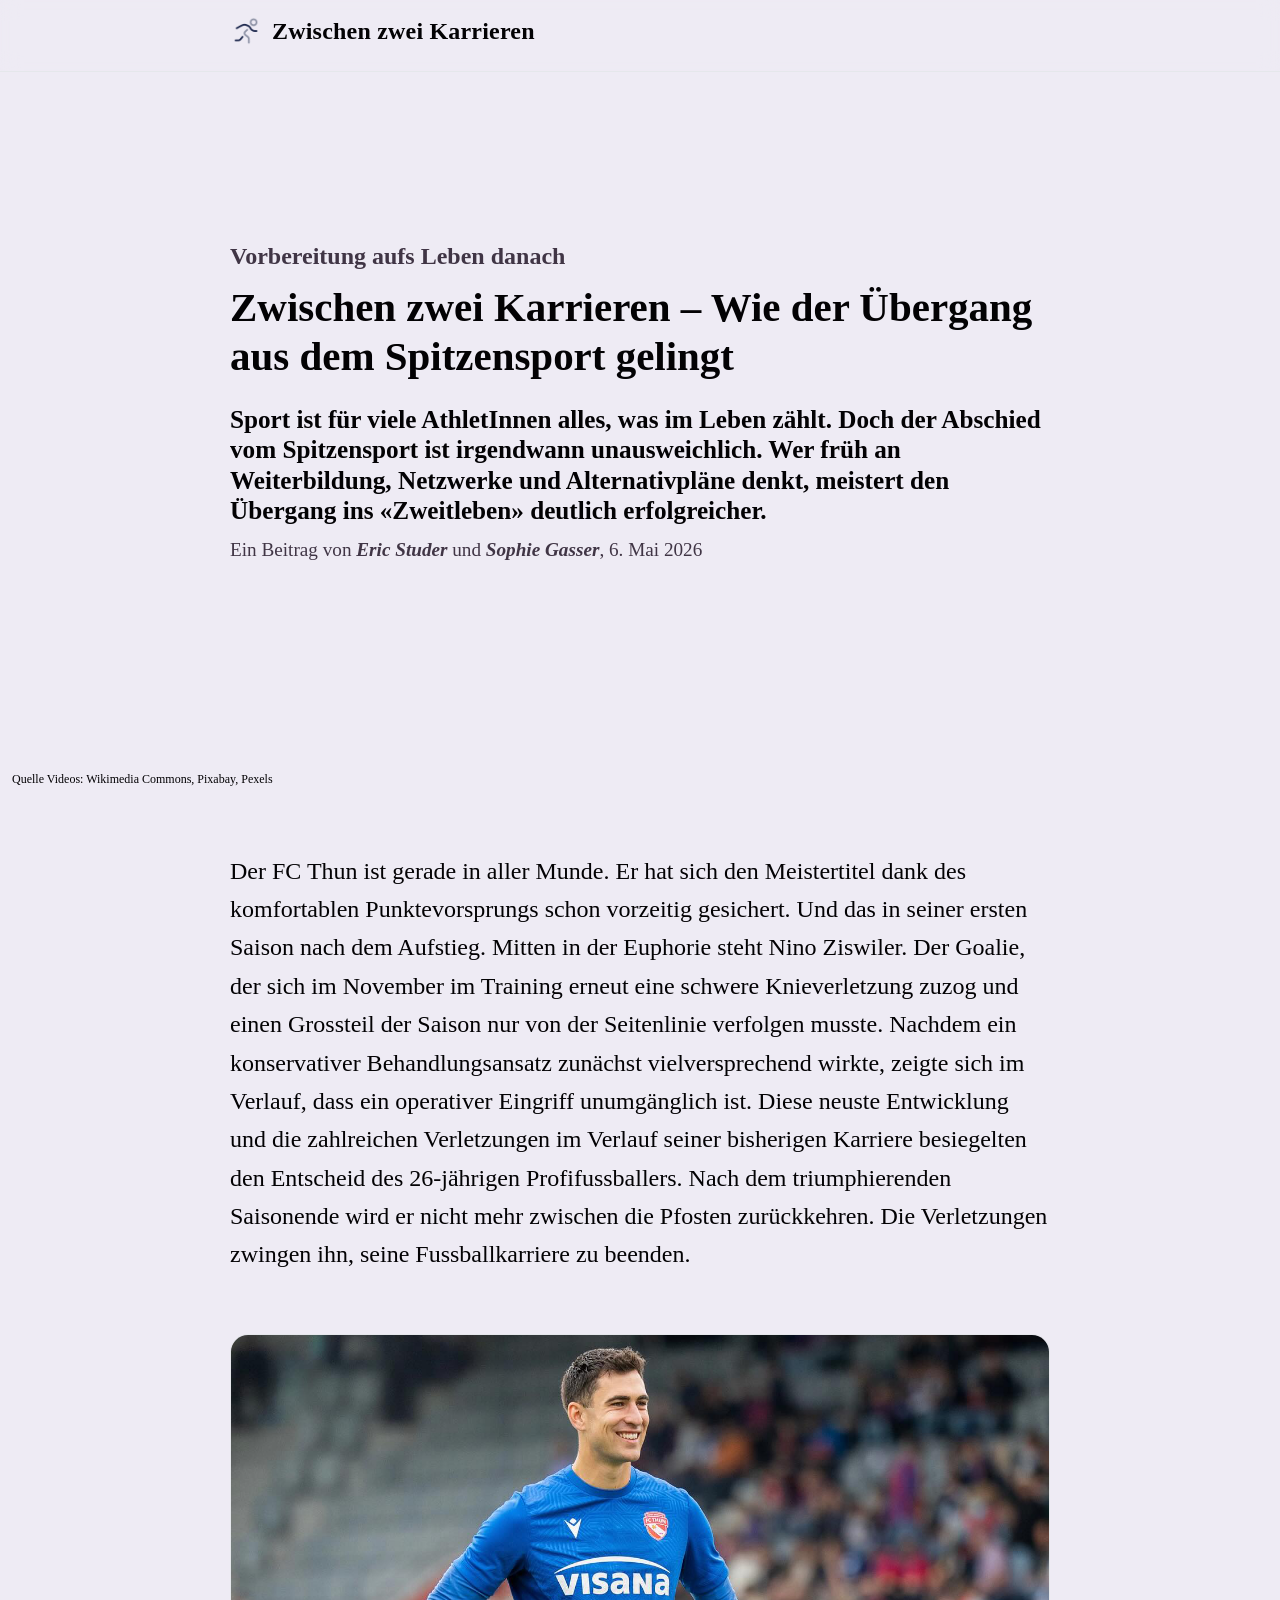
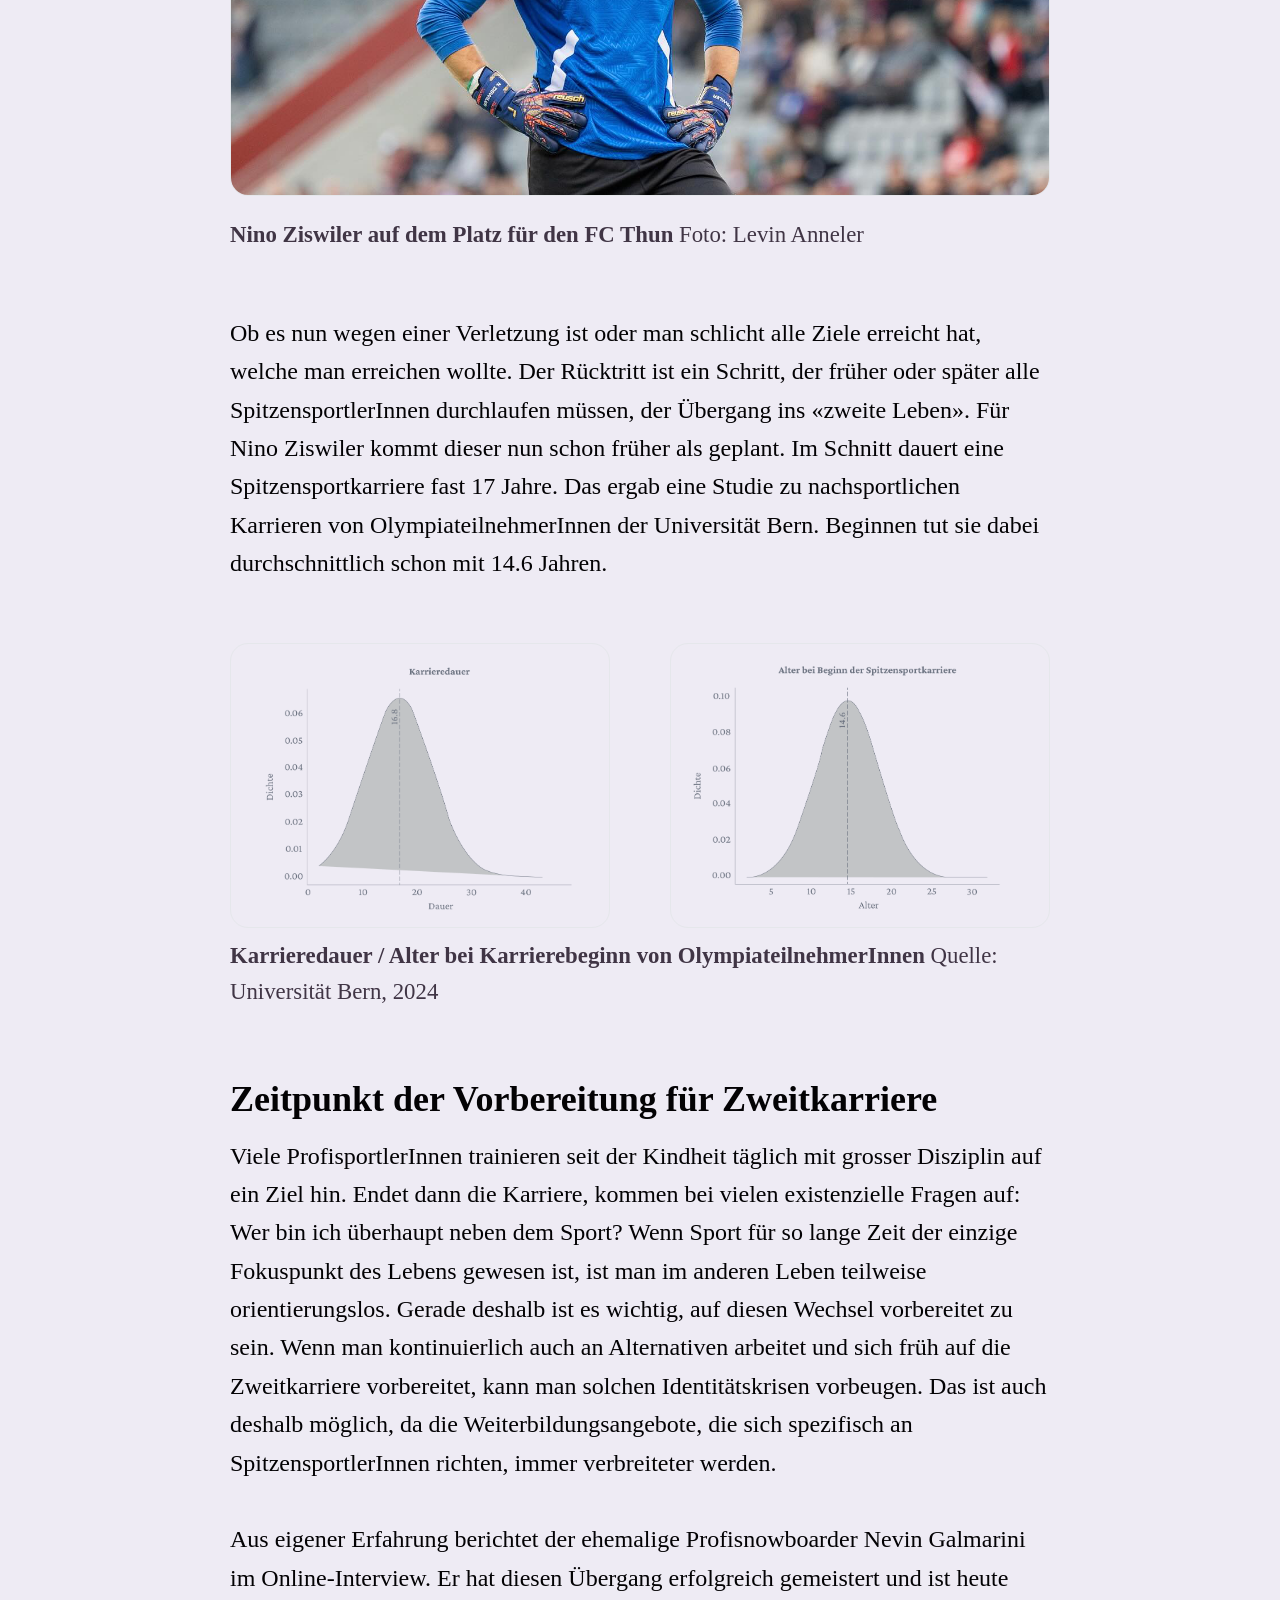
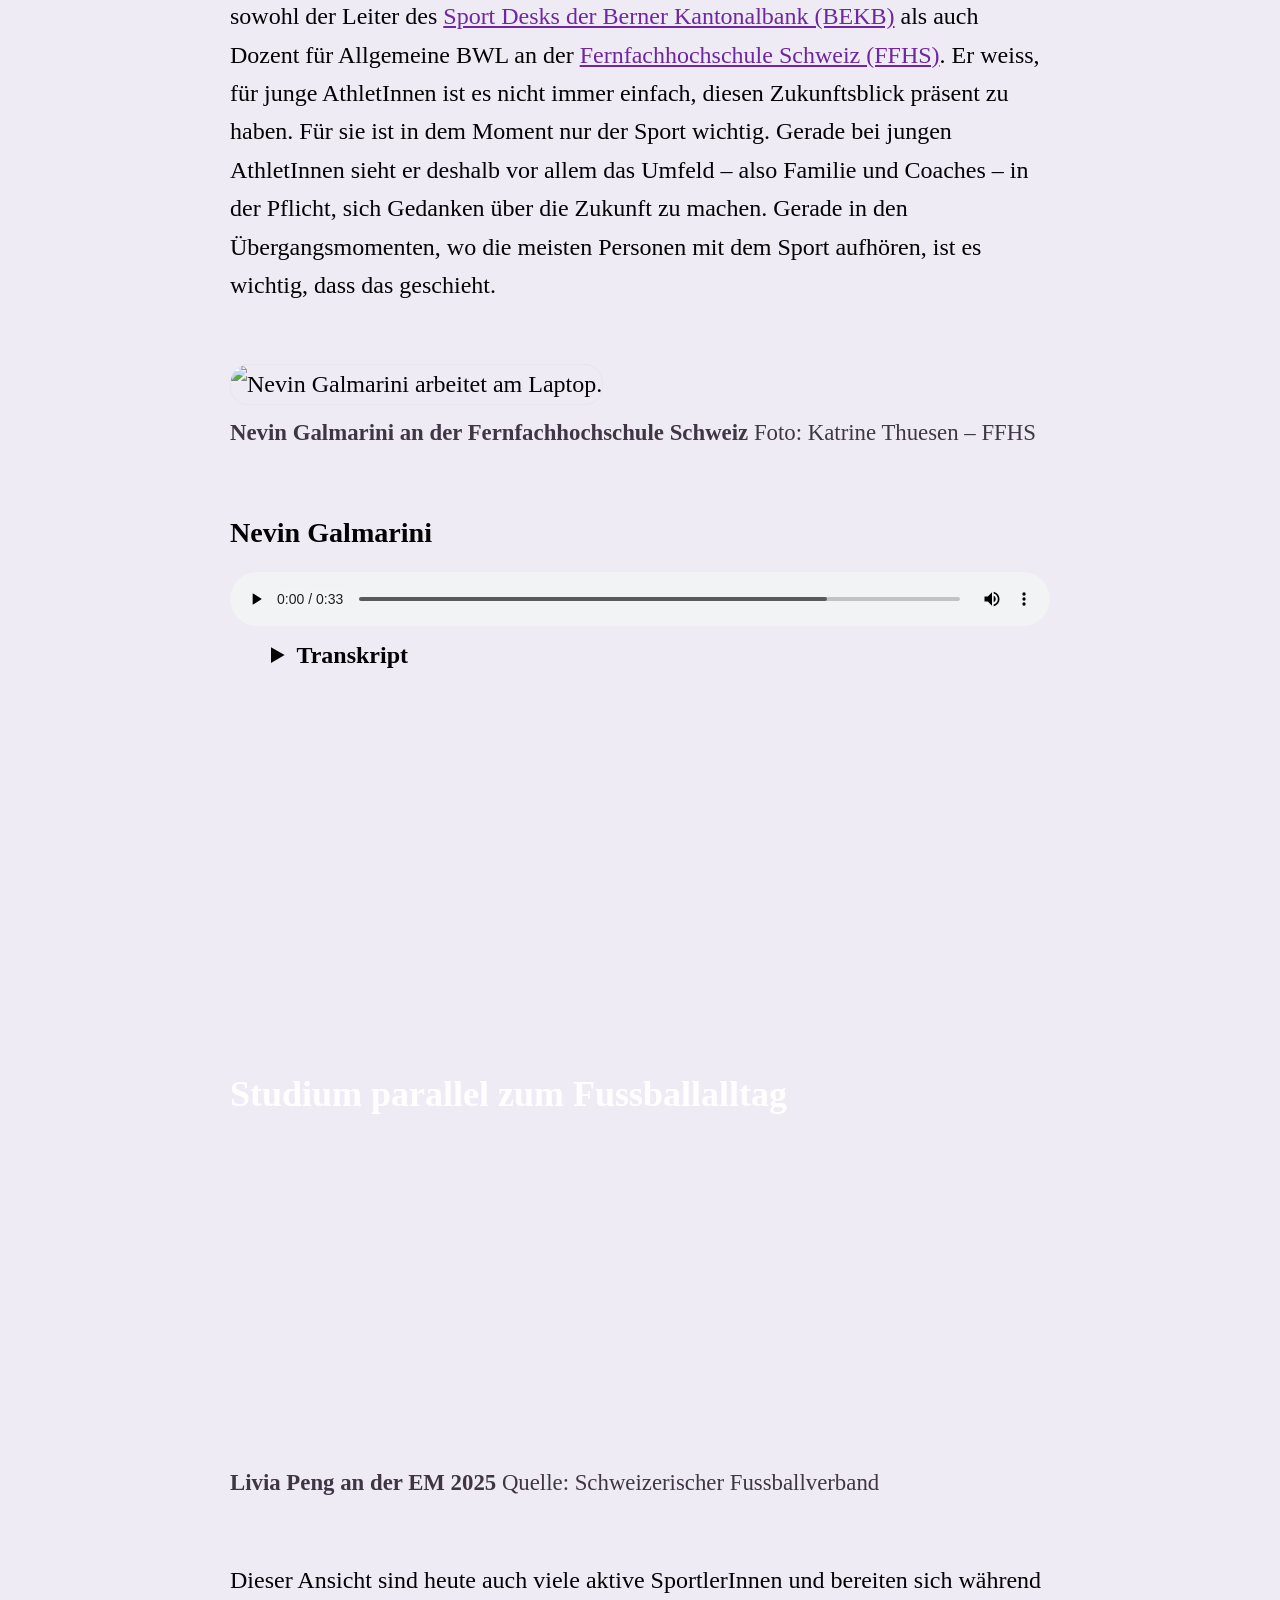
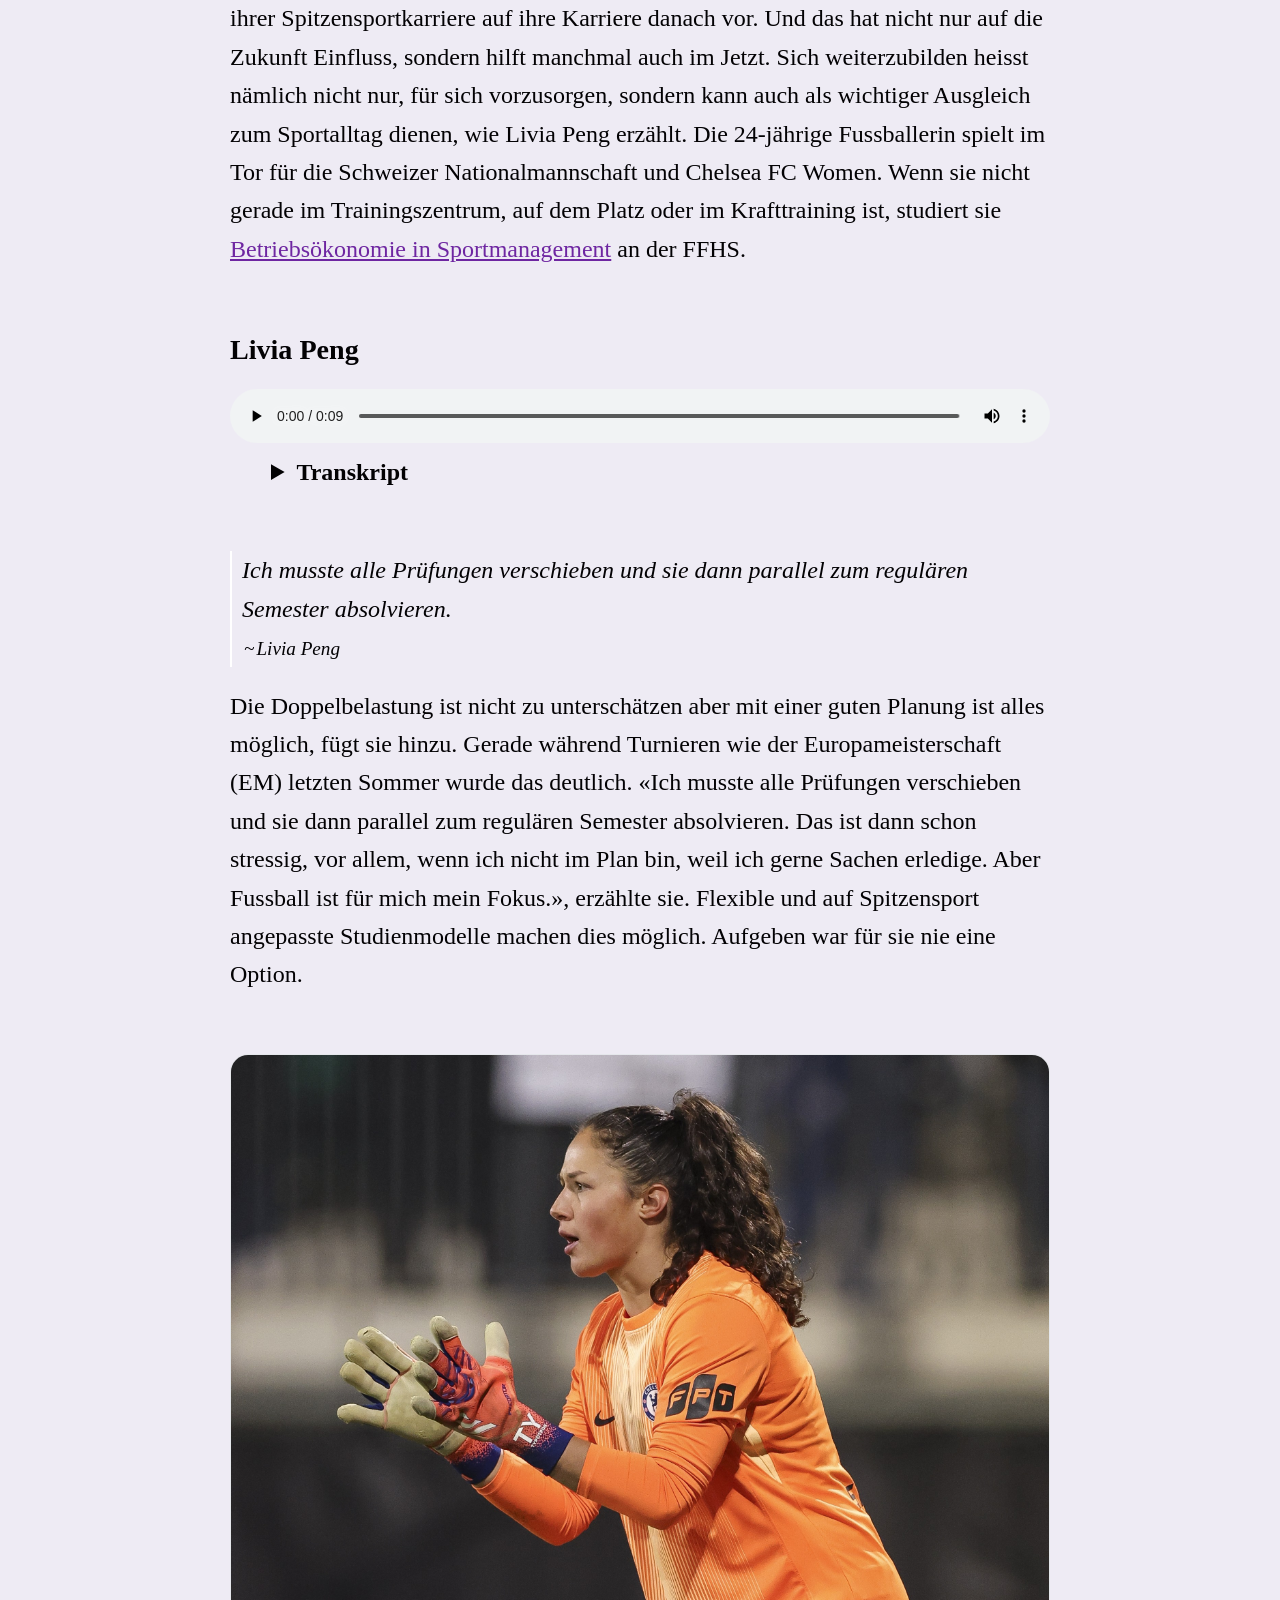
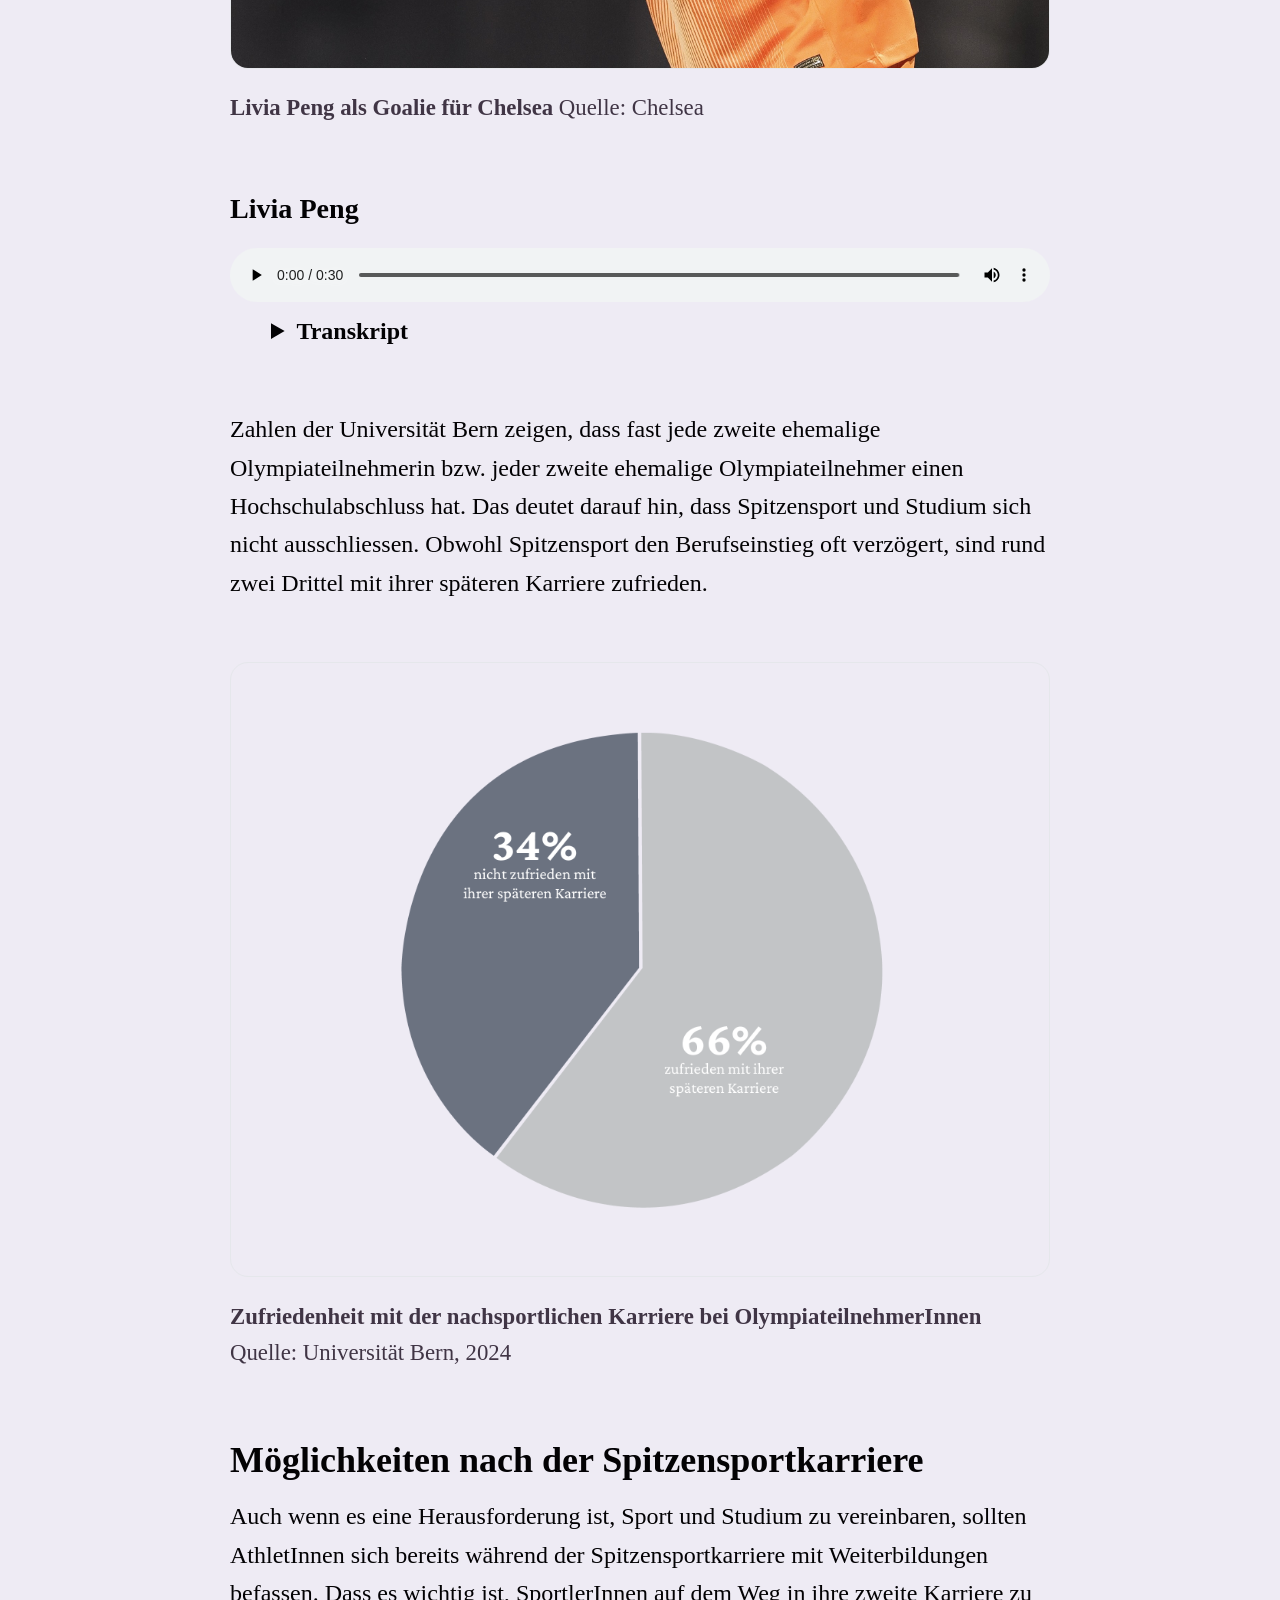
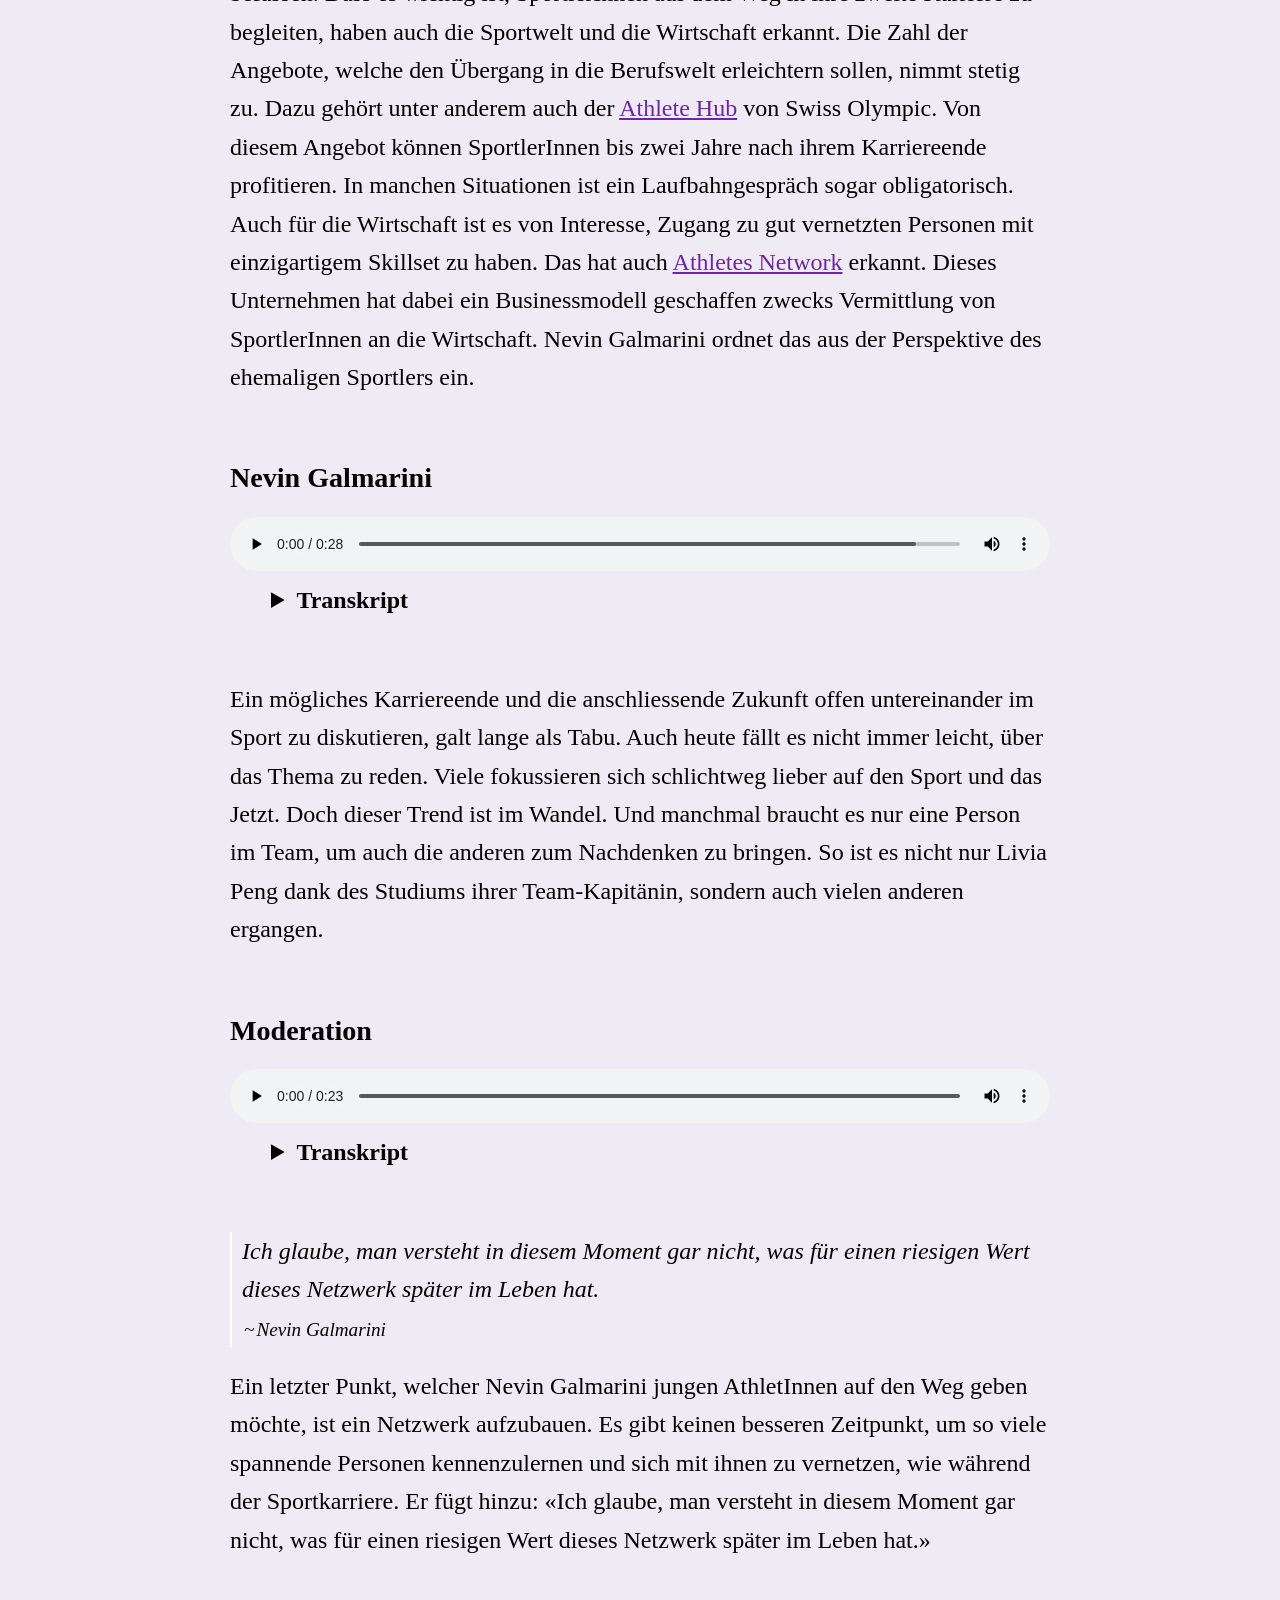
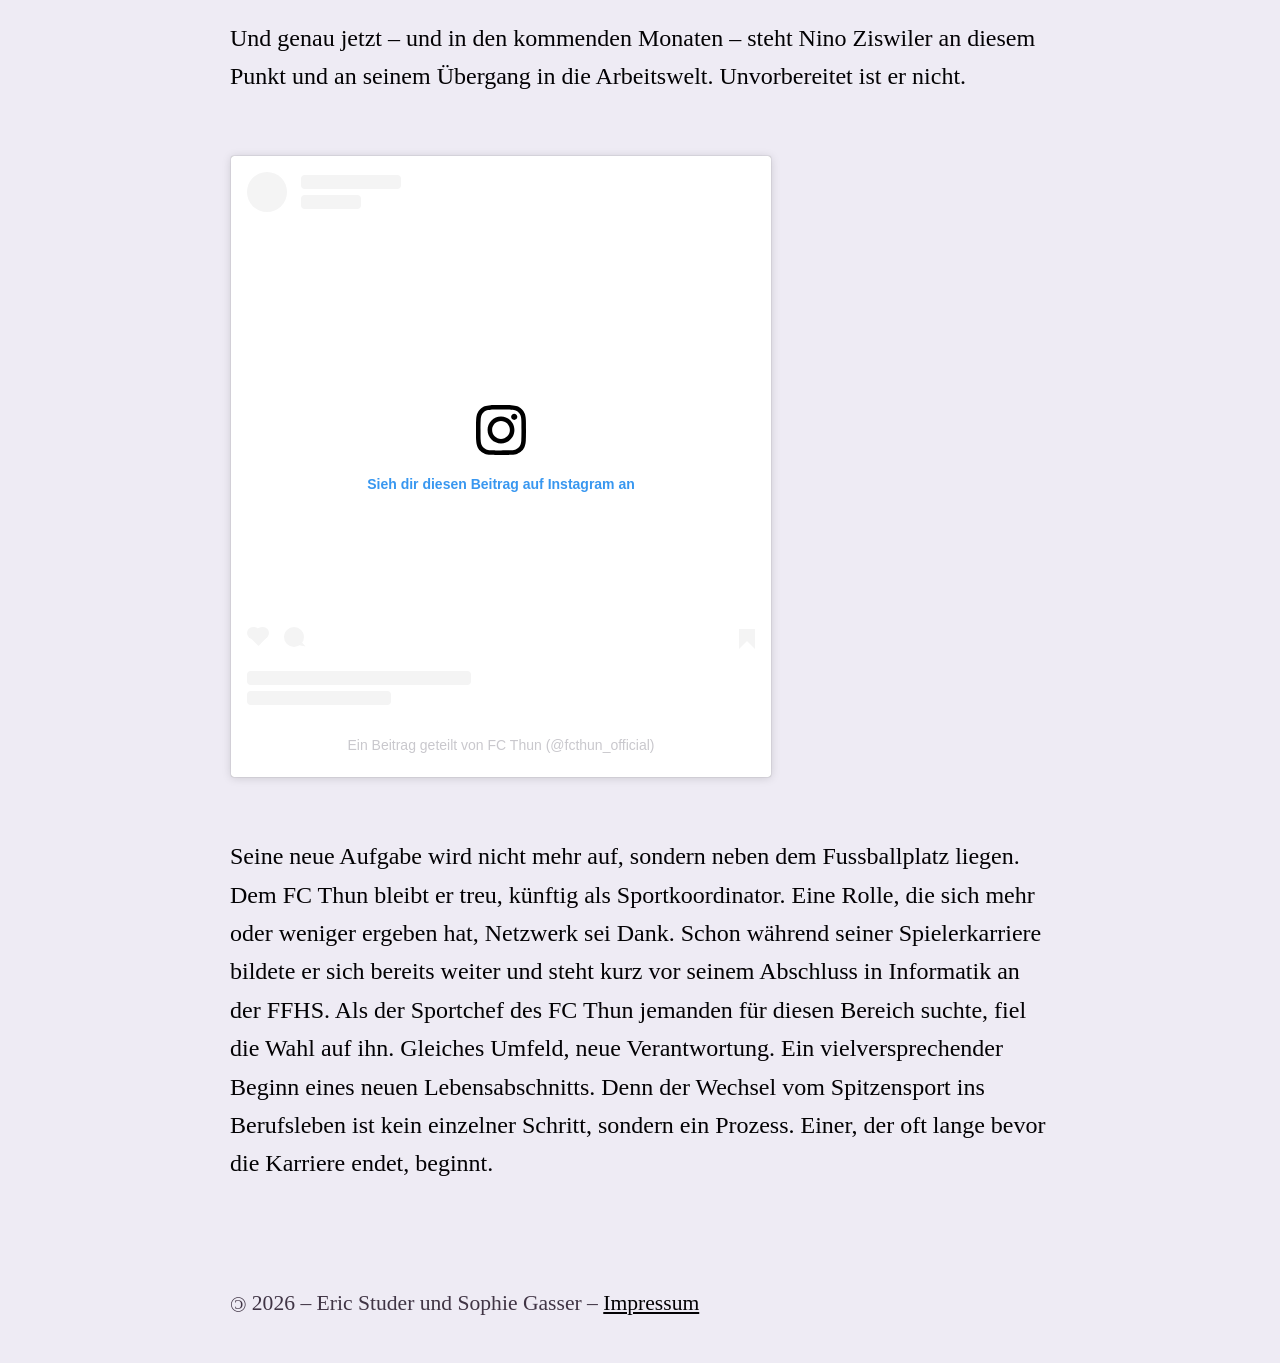
==== commit 6ab24819: "letzte Anpassungen" ====
--- a/index.html
+++ b/index.html
@@ -40,7 +40,7 @@
               
               <p class="author-line content-block">
                 Ein Beitrag von <span class="author-name">Eric Studer</span> und <span class="author-name">Sophie Gasser</span>,
-                <time datetime="2026-05-07">7. Mai 2026</time>
+                <time datetime="2026-05-07">6. Mai 2026</time>
               </p>
             </div>
             
@@ -97,7 +97,7 @@
             </p>
             <br>
             <p>
-              Aus eigener Erfahrung berichtet der ehemalige Profisnowboarder Nevin Galmarini im Online-Interview. Er hat diesen Übergang erfolgreich gemeistert und ist heute sowohl der Leiter des <a href="https://www.bekb.ch/de/sportdesk" target="_blank">Sport Desks der Berner Kantonalbank (BEKB)</a> als auch Dozent für allgemeine BWL an der <a href="https://www.ffhs.ch/de/studium/e-learning/sport-und-studium" target="_blank">Fernfachhochschule Schweiz (FFHS)</a>. Er weiss, für junge AthletInnen ist es nicht immer einfach, diesen Zukunftsblick präsent zu haben. Für sie ist in dem Moment nur der Sport wichtig. Gerade bei jungen AthletInnen sieht er deshalb vor allem das Umfeld – also Familie und Coaches – in der Pflicht, sich Gedanken über die Zukunft zu machen. Gerade in den Übergangsmomenten, wo die meisten Personen mit dem Sport aufhören, ist es wichtig, dass das geschieht. 
+              Aus eigener Erfahrung berichtet der ehemalige Profisnowboarder Nevin Galmarini im Online-Interview. Er hat diesen Übergang erfolgreich gemeistert und ist heute sowohl der Leiter des <a href="https://www.bekb.ch/de/sportdesk" target="_blank">Sport Desks der Berner Kantonalbank (BEKB)</a> als auch Dozent für Allgemeine BWL an der <a href="https://www.ffhs.ch/de/studium/e-learning/sport-und-studium" target="_blank">Fernfachhochschule Schweiz (FFHS)</a>. Er weiss, für junge AthletInnen ist es nicht immer einfach, diesen Zukunftsblick präsent zu haben. Für sie ist in dem Moment nur der Sport wichtig. Gerade bei jungen AthletInnen sieht er deshalb vor allem das Umfeld – also Familie und Coaches – in der Pflicht, sich Gedanken über die Zukunft zu machen. Gerade in den Übergangsmomenten, wo die meisten Personen mit dem Sport aufhören, ist es wichtig, dass das geschieht. 
             </p>
           </div>
   
@@ -218,7 +218,7 @@
           <div class="content-block text-block">          
             <h2 class="subheadline">Möglichkeiten nach der Spitzensportkarriere</h2>
             <p>
-              Auch wenn es eine Herausforderung ist, Sport und Studium zu vereinbaren, sollten AthletInnen sich bereits während der Spitzensportkarriere mit Weiterbildungen befassen. Dass es wichtig ist, SportlerInnen auf dem Weg in ihre zweite Karriere zu begleiten, haben auch die Sportwelt und die Wirtschaft erkannt. Die Zahl der Angebote, welche den Übergang in die Berufswelt erleichtern sollen, nimmt stetig zu. Dazu gehört unter anderem auch der <a target="_blank" href="https://www.swissolympic.ch/athlete-hub">Athlete Hub</a> von SwissOlympic. Von diesem Angebot können SportlerInnen bis zwei Jahre nach ihrem Karriereende profitieren. In manchen Situationen ist ein Laufbahngespräch sogar obligatorisch. Auch für die Wirtschaft ist es von Interesse, Zugang zu gut vernetzten Personen mit einzigartigem Skillset zu haben. Das hat auch <a target="_blank" href="https://www.athletes-network.com/">Athletes Network</a> erkannt. Dieses Unternehmen hat dabei ein Businessmodell geschaffen zwecks Vermittlung von SportlerInnen an die Wirtschaft. Nevin Galmarini ordnet das aus der Perspektive des ehemaligen Sportlers ein. 
+              Auch wenn es eine Herausforderung ist, Sport und Studium zu vereinbaren, sollten AthletInnen sich bereits während der Spitzensportkarriere mit Weiterbildungen befassen. Dass es wichtig ist, SportlerInnen auf dem Weg in ihre zweite Karriere zu begleiten, haben auch die Sportwelt und die Wirtschaft erkannt. Die Zahl der Angebote, welche den Übergang in die Berufswelt erleichtern sollen, nimmt stetig zu. Dazu gehört unter anderem auch der <a target="_blank" href="https://www.swissolympic.ch/athlete-hub">Athlete Hub</a> von Swiss Olympic. Von diesem Angebot können SportlerInnen bis zwei Jahre nach ihrem Karriereende profitieren. In manchen Situationen ist ein Laufbahngespräch sogar obligatorisch. Auch für die Wirtschaft ist es von Interesse, Zugang zu gut vernetzten Personen mit einzigartigem Skillset zu haben. Das hat auch <a target="_blank" href="https://www.athletes-network.com/">Athletes Network</a> erkannt. Dieses Unternehmen hat dabei ein Businessmodell geschaffen zwecks Vermittlung von SportlerInnen an die Wirtschaft. Nevin Galmarini ordnet das aus der Perspektive des ehemaligen Sportlers ein. 
             </p>
           </div>
   
@@ -231,7 +231,7 @@
             <details class="text-toggle">
               <summary>Transkript</summary>
               <p>
-                Nevin Galmarini: Ob bei den Angeboten für Athletinnen und Athleten eigentlich etwas fehlt, glaube ich, ehrlich gesagt, nicht. Sondern spannend ist, es gibt zum Beispiel von SwissOlympic einen ganzen Prospekt und diverse Varianten von Angeboten, die man beziehen kann. Die Realität ist einfach, sie werden nicht oder erst viel, viel zu spät genutzt. Oder man schämt sich so fest und nutzt sie gar nicht und hätte eigentlich sollen.
+                Nevin Galmarini: Ob bei den Angeboten für Athletinnen und Athleten eigentlich etwas fehlt, glaube ich, ehrlich gesagt, nicht. Sondern spannend ist, es gibt zum Beispiel von Swiss Olympic einen ganzen Prospekt und diverse Varianten von Angeboten, die man beziehen kann. Die Realität ist einfach: Sie werden nicht oder erst viel, viel zu spät genutzt. Oder man schämt sich so fest und nutzt sie gar nicht und hätte eigentlich sollen.
               </p>
             </details>
           </div>
@@ -251,7 +251,7 @@
             <details class="text-toggle">
               <summary>Transkript</summary>
               <p>
-                In unseren Gesprächen kamen viele Möglichkeiten für Sportlerinnen und Sportler auf. In einem Punkt sind sich jedoch alle einig. Wie wichtig es ist, sich vorzubereiten und damit auch möglichst früh zu starten. Dabei muss man nicht von Anfang an wissen, wo man am Schluss sein möchte. Was wichtig ist, ist sich selbst mögliche Wege zu öffnen und wertvolle Kontakte zu knüpfen.
+                In unseren Gesprächen kamen viele Möglichkeiten für Sportlerinnen und Sportler auf. In einem Punkt sind sich jedoch alle einig. Nämlich, wie wichtig es ist, sich vorzubereiten und damit auch möglichst früh zu starten. Dabei muss man nicht von Anfang an wissen, wo man am Schluss sein möchte. Was wichtig ist, ist sich selbst mögliche Wege zu öffnen und wertvolle Kontakte zu knüpfen.
               </p>
             </details>
           </div>
